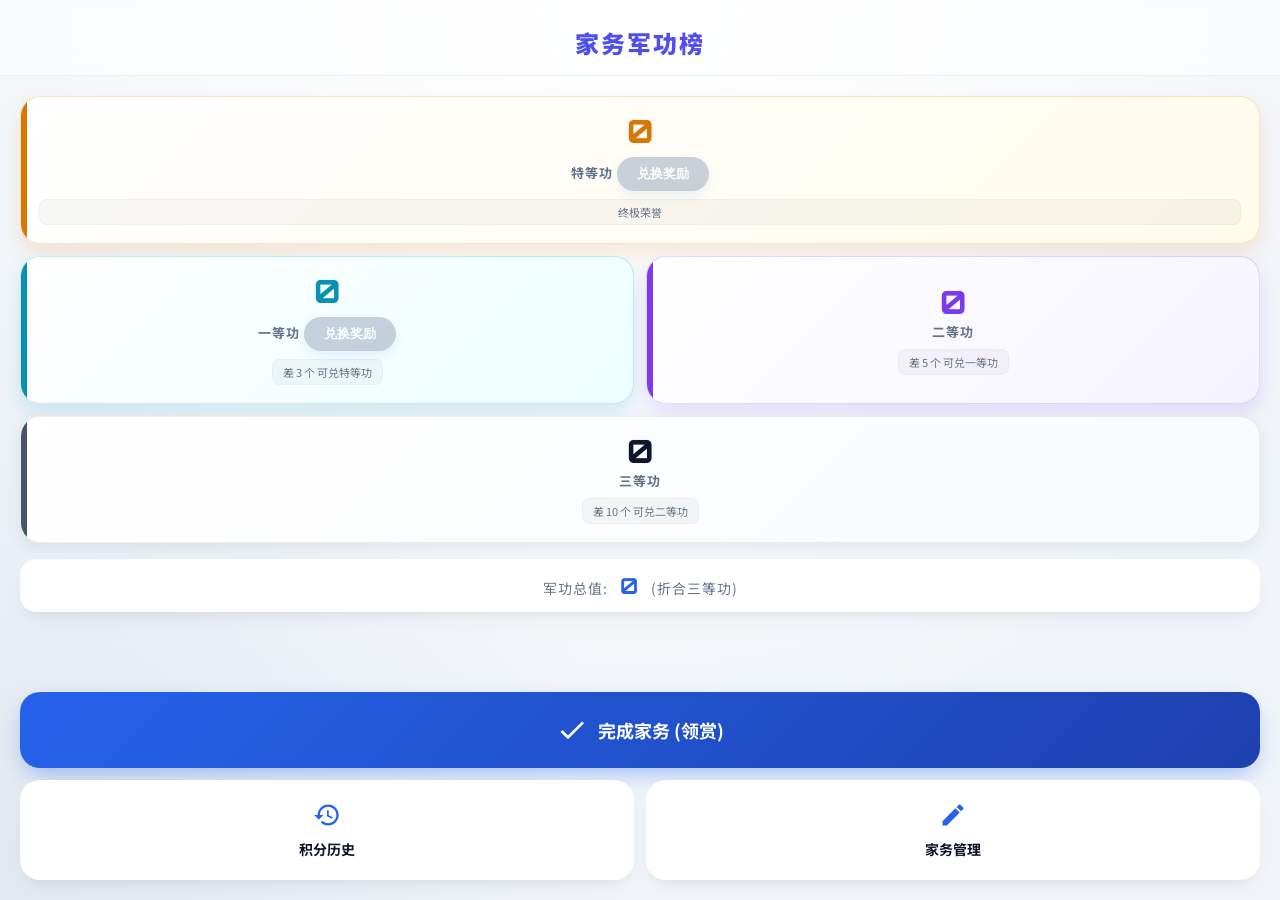
==== index.html @ ddf68e42 "1" ====
<!DOCTYPE html>
<html lang="zh-CN">

<head>
    <meta charset="UTF-8">
    <meta name="viewport"
        content="width=device-width, initial-scale=1.0, maximum-scale=1.0, user-scalable=no, viewport-fit=cover">
    <title>家务军功榜</title>
    <link rel="preconnect" href="https://fonts.googleapis.com">
    <link rel="preconnect" href="https://fonts.gstatic.com" crossorigin>
    <link
        href="https://fonts.googleapis.com/css2?family=Orbitron:wght@400;700;900&family=Noto+Sans+SC:wght@400;700;900&display=swap"
        rel="stylesheet">
    <style>
        :root {
            /* Premium Light Palette */
            --bg-color: #f1f5f9;
            --card-bg: rgba(255, 255, 255, 0.85);
            --card-border: rgba(255, 255, 255, 0.5);
            --card-shadow: 0 10px 25px -5px rgba(0, 0, 0, 0.05), 0 8px 10px -6px rgba(0, 0, 0, 0.05);
            --text-primary: #0f172a;
            --text-secondary: #64748b;
            --accent-color: #2563eb;
            --success-color: #059669;
            --danger-color: #dc2626;

            /* High-End Rank Colors */
            --rank-special: #d97706; /* Amber 600 */
            --rank-first: #0891b2;  /* Cyan 600 */
            --rank-second: #7c3aed; /* Violet 600 */
            --rank-third: #475569;  /* Slate 600 */

            --special-glow: 0 10px 20px rgba(217, 119, 6, 0.15);
            --first-glow: 0 10px 20px rgba(8, 145, 178, 0.15);
            --second-glow: 0 10px 20px rgba(124, 58, 237, 0.15);
            --third-glow: 0 5px 15px rgba(71, 85, 105, 0.1);
        }

        * {
            box-sizing: border-box;
            user-select: none;
            -webkit-tap-highlight-color: transparent;
        }

        body {
            margin: 0;
            padding: 0;
            font-family: 'Noto Sans SC', sans-serif;
            background-color: var(--bg-color);
            background-image: 
                radial-gradient(circle at 50% 0%, #ffffff 0%, transparent 70%),
                radial-gradient(circle at 0% 100%, #e2e8f0 0%, transparent 40%);
            color: var(--text-primary);
            height: 100vh;
            overflow: hidden;
            display: flex;
            flex-direction: column;
        }

        /* --- Header --- */
        header {
            padding: 25px 20px 15px;
            text-align: center;
            border-bottom: 1px solid rgba(0, 0, 0, 0.05);
            background: rgba(255, 255, 255, 0.5);
            backdrop-filter: blur(10px);
        }

        h1 {
            margin: 0;
            font-size: 24px;
            font-weight: 900;
            letter-spacing: 2px;
            background: linear-gradient(to right, #2563eb, #7c3aed);
            -webkit-background-clip: text;
            -webkit-text-fill-color: transparent;
            font-family: 'Orbitron', 'Noto Sans SC', sans-serif;
        }

        /* --- Dashboard --- */
        #dashboard {
            flex: 1;
            padding: 20px;
            overflow-y: auto;
            display: flex;
            flex-direction: column;
            gap: 16px;
        }

        .merit-summary {
            display: grid;
            grid-template-columns: 1fr 1fr;
            gap: 12px;
        }

        .merit-card {
            background: var(--card-bg);
            backdrop-filter: blur(20px);
            padding: 18px 8px;
            border-radius: 20px;
            display: flex;
            flex-direction: column;
            align-items: center;
            justify-content: center;
            text-align: center;
            position: relative;
            border: 1px solid var(--card-border);
            box-shadow: var(--card-shadow);
            transition: all 0.3s cubic-bezier(0.4, 0, 0.2, 1);
            overflow: hidden;
        }

        .merit-card::before {
            content: '';
            position: absolute;
            left: 0;
            top: 0;
            bottom: 0;
            width: 6px;
            border-radius: 6px 0 0 6px;
        }

        .merit-card.special {
            grid-column: span 2;
            box-shadow: var(--special-glow);
            border-color: rgba(217, 119, 6, 0.2);
            background: linear-gradient(135deg, #ffffff, #fffbeb);
        }

        .merit-card.special::before {
            background: var(--rank-special);
        }

        .merit-card.special .merit-count {
            color: var(--rank-special);
        }

        .merit-card.first {
            box-shadow: var(--first-glow);
            border-color: rgba(8, 145, 178, 0.2);
            background: linear-gradient(135deg, #ffffff, #ecfeff);
        }

        .merit-card.first::before {
            background: var(--rank-first);
        }

        .merit-card.first .merit-count {
            color: var(--rank-first);
        }

        .merit-footer {
            margin-top: 8px;
            display: flex;
            align-items: center;
            justify-content: center;
            gap: 12px;
            width: 100%;
            padding: 0 10px;
        }

        .merit-footer .next-level-progress {
            margin-top: 0;
            flex: 1;
        }

        .merit-footer .redeem-btn {
            margin-top: 0;
            white-space: nowrap;
            padding: 6px 12px;
            font-size: 11px;
            height: 32px;
            display: flex;
            align-items: center;
            justify-content: center;
        }

        .merit-card.second {
            box-shadow: var(--second-glow);
            border-color: rgba(124, 58, 237, 0.2);
            background: linear-gradient(135deg, #ffffff, #f5f3ff);
        }

        .merit-card.second::before {
            background: var(--rank-second);
        }

        .merit-card.second .merit-count {
            color: var(--rank-second);
        }

        .merit-card.third {
            grid-column: span 2;
            box-shadow: var(--third-glow);
            border-color: rgba(71, 85, 105, 0.1);
            background: linear-gradient(135deg, #ffffff, #f8fafc);
        }

        .merit-card.third::before {
            background: var(--rank-third);
        }

        .merit-card.third .merit-count {
            color: var(--text-primary);
        }

        .merit-count {
            font-size: 32px;
            font-weight: 800;
            line-height: 1;
            font-family: 'Orbitron', sans-serif;
            margin-bottom: 4px;
        }

        .merit-label {
            font-size: 13px;
            color: var(--text-secondary);
            font-weight: 700;
            letter-spacing: 1px;
        }

        .next-level-progress {
            margin-top: 8px;
            font-size: 11px;
            color: var(--text-secondary);
            background: rgba(0, 0, 0, 0.03);
            padding: 4px 10px;
            border-radius: 8px;
            border: 1px solid rgba(0, 0, 0, 0.03);
        }

        .total-banner {
            text-align: center;
            padding: 12px;
            border-radius: 16px;
            background: white;
            border: 1px solid var(--card-border);
            box-shadow: var(--card-shadow);
            font-size: 14px;
            color: var(--text-secondary);
            letter-spacing: 1px;
        }

        .total-banner strong {
            color: var(--accent-color);
            font-size: 22px;
            font-family: 'Orbitron', sans-serif;
            margin: 0 8px;
        }

        /* --- Actions Grid --- */
        .action-grid {
            display: grid;
            grid-template-columns: 1fr 1fr;
            gap: 12px;
            margin-top: auto;
            padding-top: 10px;
        }

        .action-btn {
            display: flex;
            flex-direction: column;
            align-items: center;
            justify-content: center;
            gap: 10px;
            background: white;
            border: 1px solid var(--card-border);
            padding: 20px 12px;
            border-radius: 20px;
            color: var(--text-primary);
            font-size: 14px;
            font-weight: 700;
            cursor: pointer;
            box-shadow: var(--card-shadow);
            transition: all 0.2s;
        }

        .action-btn svg {
            width: 28px;
            height: 28px;
            fill: var(--accent-color);
        }

        .action-btn:active {
            transform: scale(0.96);
            background: #f8fafc;
        }

        .action-btn.primary {
            background: linear-gradient(135deg, #2563eb 0%, #1e40af 100%);
            color: white;
            grid-column: span 2;
            flex-direction: row;
            padding: 22px;
            font-size: 18px;
            box-shadow: 0 10px 25px -5px rgba(37, 99, 235, 0.4);
            border: none;
        }

        .action-btn.primary svg {
            fill: white;
            width: 32px;
            height: 32px;
        }

        /* --- Modals --- */
        .modal {
            position: fixed;
            top: 0;
            left: 0;
            width: 100%;
            height: 100%;
            background: #f8fafc;
            z-index: 100;
            display: flex;
            flex-direction: column;
            transform: translateY(100%);
            transition: transform 0.4s cubic-bezier(0.16, 1, 0.3, 1);
        }

        .modal.active {
            transform: translateY(0);
        }

        .modal-header {
            display: flex;
            justify-content: space-between;
            align-items: center;
            padding: 20px;
            border-bottom: 1px solid rgba(0, 0, 0, 0.05);
            background: white;
        }

        .modal-title {
            font-size: 20px;
            font-weight: 800;
            font-family: 'Orbitron', sans-serif;
            color: var(--accent-color);
        }

        .close-btn {
            background: #f1f5f9;
            border: none;
            color: var(--text-secondary);
            width: 40px;
            height: 40px;
            border-radius: 12px;
            display: flex;
            align-items: center;
            justify-content: center;
            font-size: 28px;
            cursor: pointer;
        }

        .modal-content {
            flex: 1;
            overflow-y: auto;
            padding: 20px;
        }

        /* List Items */
        .list-item {
            background: white;
            margin-bottom: 12px;
            padding: 18px;
            border-radius: 16px;
            display: flex;
            justify-content: space-between;
            align-items: center;
            border: 1px solid #e2e8f0;
            box-shadow: 0 2px 10px rgba(0, 0, 0, 0.02);
            animation: slideIn 0.3s ease;
            transition: all 0.2s ease;
        }

        .list-item:active {
            transform: scale(0.98);
            background: #f8fafc;
        }

        @keyframes slideIn {
            from { opacity: 0; transform: translateY(10px); }
            to { opacity: 1; transform: translateY(0); }
        }

        .item-name {
            font-size: 16px;
            font-weight: 700;
            color: var(--text-primary);
        }

        .item-reward {
            font-size: 15px;
            color: var(--success-color);
            font-weight: 800;
            font-family: 'Orbitron', sans-serif;
        }

        .item-reward.negative {
            color: var(--danger-color);
        }

        .item-time {
            font-size: 12px;
            color: var(--text-secondary);
            margin-top: 4px;
        }

        .btn-icon {
            width: 48px;
            height: 48px;
            border-radius: 14px;
            background: #f1f5f9;
            border: none;
            display: flex;
            align-items: center;
            justify-content: center;
            cursor: pointer;
            transition: all 0.2s;
            font-size: 20px;
        }

        .btn-icon.edit { color: var(--accent-color); margin-right: 8px; font-size: 20px; }
        .btn-icon.delete { color: var(--danger-color); font-size: 24px; }

        .redeem-btn {
            margin-top: 6px;
            padding: 8px 20px;
            background: var(--accent-color);
            color: white;
            border: none;
            border-radius: 20px;
            font-size: 13px;
            font-weight: 700;
            cursor: pointer;
            transition: all 0.2s;
            box-shadow: 0 4px 12px rgba(37, 99, 235, 0.2);
        }

        .redeem-btn:active {
            transform: scale(0.95);
            opacity: 0.9;
        }

        /* Forms */
        .add-task-form {
            background: white;
            padding: 20px;
            border-radius: 20px;
            margin-bottom: 24px;
            border: 1px solid var(--card-border);
            box-shadow: var(--card-shadow);
        }

        .form-label {
            display: block;
            font-size: 12px;
            color: var(--text-secondary);
            margin-bottom: 8px;
            font-weight: 700;
            text-transform: uppercase;
        }

        .form-input {
            width: 100%;
            background: #f8fafc;
            border: 1px solid #e2e8f0;
            padding: 14px;
            border-radius: 12px;
            font-size: 16px;
            color: var(--text-primary);
            margin-bottom: 16px;
            font-family: inherit;
        }

        .form-input:focus {
            outline: none;
            border-color: var(--accent-color);
            background: white;
        }

        .counter-input {
            display: flex;
            align-items: center;
            justify-content: space-between;
            gap: 15px;
            margin-bottom: 25px;
        }

        .counter-btn {
            width: 54px;
            height: 54px;
            border-radius: 15px;
            background: #f1f5f9;
            border: none;
            font-size: 28px;
            color: var(--text-primary);
            cursor: pointer;
        }

        .counter-value {
            font-size: 32px;
            font-weight: 800;
            font-family: 'Orbitron', sans-serif;
            color: var(--accent-color);
        }

        /* Toast */
        .toast {
            position: fixed;
            top: 20%;
            left: 50%;
            transform: translate(-50%, -100%) scale(0.9);
            background: white;
            color: var(--text-primary);
            padding: 20px 35px;
            border-radius: 25px;
            font-weight: 800;
            font-size: 18px;
            z-index: 2000;
            opacity: 0;
            pointer-events: none;
            transition: all 0.4s cubic-bezier(0.175, 0.885, 0.32, 1.275);
            box-shadow: 0 20px 50px rgba(0, 0, 0, 0.2);
            text-align: center;
            border: 2px solid var(--accent-color);
        }

        .toast.show {
            opacity: 1;
            transform: translate(-50%, 0) scale(1);
        }

        .io-toolbar {
            display: flex;
            gap: 10px;
            margin-bottom: 20px;
        }

        .io-btn {
            font-size: 12px;
            padding: 12px;
            flex: 1;
            background: white;
            border: 1px solid #e2e8f0;
            border-radius: 10px;
            color: var(--text-secondary);
            font-weight: 700;
        }

        .btn-primary-main {
            background: var(--accent-color);
            color: white;
            border: none;
            padding: 18px;
            border-radius: 15px;
            font-weight: 800;
            font-size: 16px;
            flex: 1;
            cursor: pointer;
            font-family: 'Orbitron', sans-serif;
        }
    </style>
</head>

<body>

    <header>
        <h1>家务军功榜</h1>
    </header>

    <div id="dashboard">
        <!-- Merit Cards - No Icons, just High-Tech Colors -->
        <div class="merit-summary">
            <!-- Special Merit -->
            <div class="merit-card special">
                <div class="merit-count" id="count-special">0</div>
                <div class="merit-label">
                    特等功
                    <button class="redeem-btn" onclick="openRedeem('special')">兑换奖励</button>
                </div>
                <div class="merit-footer">
                    <div class="next-level-progress">终极荣誉</div>
                    
                </div>
            </div>

            <!-- First Class -->
            <div class="merit-card first">
                <div class="merit-count" id="count-first">0</div>
                <div class="merit-label">   
                    一等功
                    <button class="redeem-btn" onclick="openRedeem('first')">兑换奖励</button>
                </div>

                    <div class="next-level-progress" id="progress-first">差3 个一等功 可兑换 特等功</div>
                    

            </div>

            <!-- Second Class -->
            <div class="merit-card second">
                <div class="merit-count" id="count-second">0</div>
                <div class="merit-label">二等功</div>
                <div class="next-level-progress" id="progress-second">差5 个二等功 可兑换 一等功</div>
            </div>

            <!-- Third Class -->
            <div class="merit-card third">
                <div class="merit-count" id="count-third">0</div>
                <div class="merit-label">三等功</div>
                <div class="next-level-progress" id="progress-third">差10 个三等功 可兑换 二等功</div>
            </div>
        </div>

        <div class="total-banner">
            军功总值: <strong id="total-merits">0</strong> (折合三等功)
        </div>

        <!-- Action Grid -->
        <div class="action-grid">
            <div class="action-btn primary" onclick="showModal('completeTaskModal')">
                <svg viewBox="0 0 24 24">
                    <path d="M9 16.17L4.83 12l-1.42 1.41L9 19 21 7l-1.41-1.41z" />
                </svg>
                <span>完成家务 (领赏)</span>
            </div>

            <div class="action-btn" onclick="showModal('historyModal')">
                <svg viewBox="0 0 24 24">
                    <path
                        d="M13 3c-4.97 0-9 4.03-9 9H1l3.89 3.89.07.14L9 12H6c0-3.87 3.13-7 7-7s7 3.13 7 7-3.13 7-7 7c-1.93 0-3.68-.79-4.94-2.06l-1.42 1.42C8.27 19.99 10.51 21 13 21c4.97 0 9-4.03 9-9s-4.03-9-9-9zm-1 5v5l4.28 2.14.72-1.21-3.5-1.75V8H12z" />
                </svg>
                <span>积分历史</span>
            </div>

            <div class="action-btn" onclick="showModal('manageModal')">
                <svg viewBox="0 0 24 24">
                    <path
                        d="M3 17.25V21h3.75L17.81 9.94l-3.75-3.75L3 17.25zM20.71 7.04c.39-.39.39-1.02 0-1.41l-2.34-2.34c-.39-.39-1.02-.39-1.41 0l-1.83 1.83 3.75 3.75 1.83-1.83z" />
                </svg>
                <span>家务管理</span>
            </div>
        </div>
    </div>

    <!-- Modals -->

    <!-- Complete Task Modal -->
    <div id="completeTaskModal" class="modal">
        <div class="modal-header">
            <h2 class="modal-title">选择已完成任务</h2>
            <button class="close-btn" onclick="closeModal('completeTaskModal')">&times;</button>
        </div>
        <div class="modal-content" id="taskList"></div>
    </div>

    <!-- History Modal -->
    <div id="historyModal" class="modal">
        <div class="modal-header">
            <h2 class="modal-title">历史记录</h2>
            <button class="close-btn" onclick="closeModal('historyModal')">&times;</button>
        </div>
        <div class="modal-content">
            <div class="io-toolbar">
                <button class="io-btn" onclick="exportHistory()">导出记录</button>
                <button class="io-btn" onclick="triggerImport('history')">导入记录</button>
            </div>
            <div id="historyList"></div>
            <div style="padding: 20px 0; text-align: center;">
                <button class="io-btn" style="color:var(--danger-color); width: 100%; border-color: rgba(220, 38, 38, 0.2); background: rgba(220, 38, 38, 0.05);" onclick="clearAllHistory()">一键删除所有历史记录</button>
            </div>
        </div>
    </div>

    <!-- Manage Tasks Modal -->
    <div id="manageModal" class="modal">
        <div class="modal-header">
            <h2 class="modal-title">家务管理</h2>
            <button class="close-btn" onclick="closeModal('manageModal')">&times;</button>
        </div>

        <div class="modal-content">
            <div class="io-toolbar">
                <button class="io-btn" onclick="exportTasks()">导出配置</button>
                <button class="io-btn" onclick="triggerImport('tasks')">导入配置</button>
            </div>

            <div class="add-task-form">
                <label class="form-label" id="form-title">添加新家务</label>
                <input type="text" id="newTaskName" class="form-input" placeholder="输入家务名称">

                <label class="form-label">奖励数量 (三等功)</label>
                <div class="counter-input">
                    <button class="counter-btn" onclick="adjustReward(-1)">-</button>
                    <span class="counter-value" id="newTaskReward">2</span>
                    <button class="counter-btn" onclick="adjustReward(1)">+</button>
                </div>

                <div style="display: flex; gap: 10px;">
                    <button class="btn-primary-main" id="saveTaskBtn" onclick="saveNewOrEditedTask()">保存设置</button>
                    <button class="io-btn" style="flex:0.5" onclick="resetTaskForm()">取消</button>
                </div>
            </div>

            <div id="manageTaskList"></div>
        </div>
    </div>

    <input type="file" id="importInput" style="display: none" accept=".json">

    <!-- Redeem Modal -->
    <div id="redeemModal" class="modal">
        <div class="modal-header">
            <h2 class="modal-title">兑换军功奖励</h2>
            <button class="close-btn" onclick="closeModal('redeemModal')">&times;</button>
        </div>
        <div class="modal-content">
            <div class="add-task-form">
                <p id="redeemInfo" style="margin-bottom: 20px; color: var(--text-secondary); font-size: 15px; font-weight: 700; text-align: center;"></p>
                <label class="form-label">想要兑换的内容</label>
                <input type="text" id="redeemContent" class="form-input" placeholder="例如：大餐一顿、新游戏、休息一天...">
                
                <button class="btn-primary-main" style="width: 100%;" onclick="confirmRedeem()">确定兑换</button>
            </div>
        </div>
    </div>
    <div id="toast" class="toast">太棒了！继续加油！</div>

    <script>
        const CONVERSION_RATES = { special: 150, first: 50, second: 10, third: 1 };
        const DEFAULT_TASKS = [
            { id: 't1', name: '铲屎', reward: 2 }, { id: 't2', name: '倒垃圾', reward: 2 },
            { id: 't3', name: '梳毛', reward: 1 }, { id: 't4', name: '晾衣服', reward: 2 },
            { id: 't5', name: '收衣服', reward: 1 }, { id: 't6', name: '做饭', reward: 2 },
            { id: 't7', name: '洗碗', reward: 2 }, { id: 't8', name: '电动车充电', reward: 2 },
            { id: 't9', name: '扫地', reward: 2 }, { id: 't10', name: '洗厕所', reward: 3 },
            { id: 't11', name: '喂药', reward: 1 }, { id: 't12', name: '训猫', reward: 1 },
            { id: 't13', name: '收拾整理', reward: 2 }, { id: 't14', name: '拿快递', reward: 1 }
        ];

        let state = { tasks: [], history: [], editingId: null };

        function init() {
            // 尝试加载当前版本的存储数据
            let currentTasks = localStorage.getItem('housework_tasks');
            let currentHistory = localStorage.getItem('housework_history');

            if (currentTasks) {
                state.tasks = JSON.parse(currentTasks);
            }
            if (currentHistory) {
                state.history = JSON.parse(currentHistory);
            }

            // 如果当前数据为空，尝试从 index.html (v2版本) 迁移数据
            if ((!state.tasks || state.tasks.length === 0) || (!state.history || state.history.length === 0)) {
                const legacyV2 = localStorage.getItem('houseworkApp_v2');
                if (legacyV2) {
                    try {
                        const parsed = JSON.parse(legacyV2);
                        if ((!state.tasks || state.tasks.length === 0) && parsed.tasks) {
                            state.tasks = parsed.tasks;
                        }
                        if ((!state.history || state.history.length === 0) && parsed.history) {
                            // 转换历史记录格式以保持兼容
                            state.history = parsed.history.map(item => ({
                                id: item.id || Date.now().toString() + Math.random(),
                                name: item.taskName || item.name,
                                reward: item.rewardAmount || item.reward,
                                timestamp: item.timestamp || Date.now()
                            }));
                        }
                    } catch (e) {
                        console.warn('Migration from houseworkApp_v2 failed:', e);
                    }
                }
            }

            // 兜底默认任务
            if (!state.tasks || state.tasks.length === 0) {
                state.tasks = [...DEFAULT_TASKS];
            }
            if (!state.history) {
                state.history = [];
            }

            updateStorage();
            renderDashboard();
        }

        function updateStorage() {
            localStorage.setItem('housework_tasks', JSON.stringify(state.tasks));
            localStorage.setItem('housework_history', JSON.stringify(state.history));
            renderDashboard();
        }

        function calculateRanks() {
            let total = state.history.reduce((sum, item) => sum + item.reward, 0);
            let remaining = total;
            const special = Math.floor(remaining / 150); remaining %= 150;
            const first = Math.floor(remaining / 50); remaining %= 50;
            const second = Math.floor(remaining / 10); remaining %= 10;
            const third = remaining;
            return { special, first, second, third, total };
        }

        function renderDashboard() {
            const ranks = calculateRanks();
            document.getElementById('total-merits').textContent = ranks.total;
            document.getElementById('count-special').textContent = ranks.special;
            document.getElementById('count-first').textContent = ranks.first;
            document.getElementById('count-second').textContent = ranks.second;
            document.getElementById('count-third').textContent = ranks.third;

            document.getElementById('progress-first').textContent = `差 ${3 - ranks.first} 个 可兑特等功`;
            document.getElementById('progress-second').textContent = `差 ${5 - ranks.second} 个 可兑一等功`;
            document.getElementById('progress-third').textContent = `差 ${10 - ranks.third} 个 可兑二等功`;

            // 动态控制兑换按钮：始终显示，通过禁用状态体现不可点击
            document.querySelectorAll('.redeem-btn').forEach(btn => {
                const rank = btn.getAttribute('onclick').includes('special') ? 'special' : 'first';
                const count = ranks[rank];
                if (count > 0) {
                    btn.disabled = false;
                    btn.style.opacity = '1';
                    btn.style.cursor = 'pointer';
                    btn.style.background = 'var(--accent-color)';
                } else {
                    btn.disabled = true;
                    btn.style.opacity = '0.5';
                    btn.style.cursor = 'not-allowed';
                    btn.style.background = '#94a3b8';
                }
            });
        }

        function renderTaskList() {
            document.getElementById('taskList').innerHTML = state.tasks.map(task => `
                <div class="list-item" onclick="completeTask('${task.id}')">
                    <div class="item-name">${task.name}</div>
                    <div class="item-reward">+${task.reward}</div>
                </div>
            `).join('');
        }

        function renderHistory() {
            document.getElementById('historyList').innerHTML = [...state.history].reverse().map((item, idx) => {
                const date = new Date(item.timestamp);
                const timeStr = `${date.getMonth() + 1}/${date.getDate()} ${date.getHours().toString().padStart(2, '0')}:${date.getMinutes().toString().padStart(2, '0')}`;
                const isNegative = item.reward < 0;
                return `
                    <div class="list-item">
                        <div>
                            <div class="item-name">${isNegative ? '<span style="color:var(--danger-color);font-weight:900">[兑换] </span>' : ''}${item.name}</div>
                            <div class="item-time">${timeStr}</div>
                        </div>
                        <div style="display:flex; align-items:center; gap:10px;">
                            <div class="item-reward ${isNegative ? 'negative' : ''}">${isNegative ? '' : '+'}${item.reward}</div>
                            <button class="btn-icon delete" onclick="deleteHistory(${state.history.length - 1 - idx})">
                                <svg viewBox="0 0 24 24" width="24" height="24" fill="currentColor"><path d="M19 6.41L17.59 5 12 10.59 6.41 5 5 6.41 10.59 12 5 17.59 6.41 19 12 13.41 17.59 19 19 17.59 13.41 12z"/></svg>
                            </button>
                        </div>
                    </div>
                `;
            }).join('');
        }

        function renderManageList() {
            document.getElementById('manageTaskList').innerHTML = state.tasks.map((task, idx) => `
                <div class="list-item">
                    <div><div class="item-name">${task.name}</div><div style="font-size:12px;color:var(--success-color)">${task.reward} 个三等功</div></div>
                    <div style="display:flex;">
                        <button class="btn-icon edit" onclick="editTask('${task.id}')">
                            <svg viewBox="0 0 24 24" width="24" height="24" fill="currentColor"><path d="M3 17.25V21h3.75L17.81 9.94l-3.75-3.75L3 17.25zM20.71 7.04c.39-.39.39-1.02 0-1.41l-2.34-2.34c-.39-.39-1.02-.39-1.41 0l-1.83 1.83 3.75 3.75 1.83-1.83z"/></svg>
                        </button>
                        <button class="btn-icon delete" onclick="deleteTask(${idx})">
                            <svg viewBox="0 0 24 24" width="24" height="24" fill="currentColor"><path d="M6 19c0 1.1.9 2 2 2h8c1.1 0 2-.9 2-2V7H6v12zM19 4h-3.5l-1-1h-5l-1 1H5v2h14V4z"/></svg>
                        </button>
                    </div>
                </div>
            `).join('');
        }

        function completeTask(taskId) {
            const task = state.tasks.find(t => t.id === taskId);
            state.history.push({ id: Date.now().toString(), name: task.name, reward: task.reward, timestamp: Date.now() });
            updateStorage();
            closeModal('completeTaskModal');
            showToast();
        }

        function showToast(msg) {
            const praises = [
                '辛苦了那位猪猪宝，快去抱抱TA！',
                '去给辛苦的猪猪倒杯水吧',
                '快去真诚地感谢TA的付出',
                'TA太能干了，奖励一个大么么',
                '辛苦啦！给辛苦的猪猪捏捏肩膀',
                '快去夸夸TA是家务全能冠军',
                '有TA在真好，快去贴贴鼓励一下',
                '猪猪宝辛苦了，你是最棒的！',
                '快去捕捉这只勤劳的小蜜蜂',
                '给家里的小太阳一个熊抱吧',
                '辛苦劳动的TA，值得一个大奖章',
                '发现一个超级英雄，快去致敬',
                '快跟TA说：有你真的太幸福啦',
                '快去给勤劳的TA揉揉腰',
                '今天的家务勋章必须颁给TA！',
                'TA默默付出了这么多，快去表扬',
                '又是被照顾的一天，快去撒个娇',
                '辛苦啦，快给TA准备个小惊喜',
                'TA是家里的定海神针，没TA真不行！',
                '那位猪猪真是家里的顶梁柱！',
                '快去给辛苦的猪猪切个水果盘',
                '家里的整洁全靠TA，快去点个赞',
                'TA干活的样子真帅，快去偷亲一口',
                '快去给TA一个充满爱意的摸摸头',
                '家里有你真温馨，辛苦我的宝了',
                '快去告诉TA，你是我的超级骄傲',
                '快带勤劳的猪猪去休息休息',
                'TA是家里的清洁小能手，比心！',
                '快去给忙碌的TA递个热毛巾',
                '有TA动手，家里瞬间焕然一新，厉害！',
                '辛苦了，快去给TA一个大大的充电抱抱',
                'TA是家里的劳模，快去领赏啦',
                '快去跟TA说，辛苦了我的大功臣',
                '家务活辛苦啦，你是最可爱的人',
                '快去奖励辛苦的TA一个甜蜜的吻',
                'TA是家里的魔法师，把家里变这么干净！',
                '辛苦TA啦，快去帮TA分担一下剩下的事',
                '有TA在的每一天，家里都闪闪发光'
            ];
            const toast = document.getElementById('toast');
            toast.textContent = msg || praises[Math.floor(Math.random() * praises.length)];
            toast.classList.add('show');
            setTimeout(() => {
                toast.classList.remove('show');
            }, 1500); 
        }

        function deleteHistory(idx) { if (confirm('确定删除记录？')) { state.history.splice(idx, 1); updateStorage(); renderHistory(); } }
        function clearAllHistory() { if (confirm('确定要清空所有历史记录吗？此操作不可撤销！')) { state.history = []; updateStorage(); renderHistory(); } }
        function deleteTask(idx) { if (confirm('确定删除配置？')) { state.tasks.splice(idx, 1); updateStorage(); renderManageList(); } }

        function editTask(id) {
            const task = state.tasks.find(t => t.id === id);
            state.editingId = id;
            document.getElementById('newTaskName').value = task.name;
            document.getElementById('newTaskReward').textContent = task.reward;
            document.getElementById('saveTaskBtn').textContent = '更新任务';
            document.getElementById('form-title').textContent = '修改家务';
        }

        function saveNewOrEditedTask() {
            const name = document.getElementById('newTaskName').value.trim();
            const reward = parseInt(document.getElementById('newTaskReward').textContent);
            if (!name) return;
            if (state.editingId) {
                const task = state.tasks.find(t => t.id === state.editingId);
                task.name = name; task.reward = reward;
                state.editingId = null;
            } else { state.tasks.push({ id: Date.now().toString(), name, reward }); }
            updateStorage(); resetTaskForm(); renderManageList();
        }

        function resetTaskForm() {
            state.editingId = null;
            document.getElementById('newTaskName').value = '';
            document.getElementById('newTaskReward').textContent = '2';
            document.getElementById('saveTaskBtn').textContent = '保存设置';
            document.getElementById('form-title').textContent = '添加新家务';
        }

        function adjustReward(delta) {
            const el = document.getElementById('newTaskReward');
            el.textContent = Math.max(1, parseInt(el.textContent) + delta);
        }

        function showModal(id) {
            if (id === 'completeTaskModal') renderTaskList();
            if (id === 'historyModal') renderHistory();
            if (id === 'manageModal') renderManageList();
            document.getElementById(id).classList.add('active');
        }

        function closeModal(id) { document.getElementById(id).classList.remove('active'); }

        function exportHistory() {
            const blob = new Blob([JSON.stringify(state.history, null, 2)], { type: 'application/json' });
            const url = URL.createObjectURL(blob);
            const a = document.createElement('a'); a.href = url; a.download = `历史记录.json`; a.click();
            URL.revokeObjectURL(url);
        }

        function exportTasks() {
            const blob = new Blob([JSON.stringify(state.tasks, null, 2)], { type: 'application/json' });
            const url = URL.createObjectURL(blob);
            const a = document.createElement('a'); a.href = url; a.download = `家务配置.json`; a.click();
            URL.revokeObjectURL(url);
        }

        let currentImportType = '';
        function triggerImport(type) { currentImportType = type; document.getElementById('importInput').click(); }

        document.getElementById('importInput').onchange = function (e) {
            const reader = new FileReader();
            reader.onload = function (e) {
                try {
                    const data = JSON.parse(e.target.result);
                    if (currentImportType === 'history') {
                        // 去重：基于 id
                        const existingIds = new Set(state.history.map(item => item.id));
                        const newItems = data.filter(item => !existingIds.has(item.id));
                        state.history = [...state.history, ...newItems];
                        updateStorage();
                        renderHistory();
                    } else {
                        // 去重：基于任务名称或 id（如果存在）
                        const existingMap = new Map();
                        state.tasks.forEach(t => existingMap.set(t.name, t));
                        data.forEach(t => {
                            if (!existingMap.has(t.name)) {
                                state.tasks.push(t);
                                existingMap.set(t.name, t);
                            }
                        });
                        updateStorage();
                        renderManageList();
                    }
                    showToast('同步并去重完成');
                } catch (err) { alert('文件格式有误'); }
                e.target.value = ''; // 清除选择，以便下次触发
            };
            reader.readAsText(e.target.files[0]);
        };

        let redeemRank = null;
        function openRedeem(rank) {
            const ranks = calculateRanks();
            if (ranks[rank] <= 0) return alert('当前没有可用的' + (rank === 'special' ? '特等功' : '一等功'));
            redeemRank = rank;
            document.getElementById('redeemInfo').textContent = `消耗 1 个${rank === 'special' ? '特等功' : '一等功'}进行兑换`;
            document.getElementById('redeemContent').value = '';
            showModal('redeemModal');
        }

        function confirmRedeem() {
            const content = document.getElementById('redeemContent').value.trim();
            if (!content) return alert('请输入兑换奖励的内容');
            const cost = redeemRank === 'special' ? 150 : 50;
            state.history.push({
                id: Date.now().toString(),
                name: content,
                reward: -cost,
                timestamp: Date.now()
            });
            updateStorage();
            closeModal('redeemModal');
            showToast('兑换成功！已从军功中扣除');
        }

        window.onload = init;
    </script>
</body>

</html>
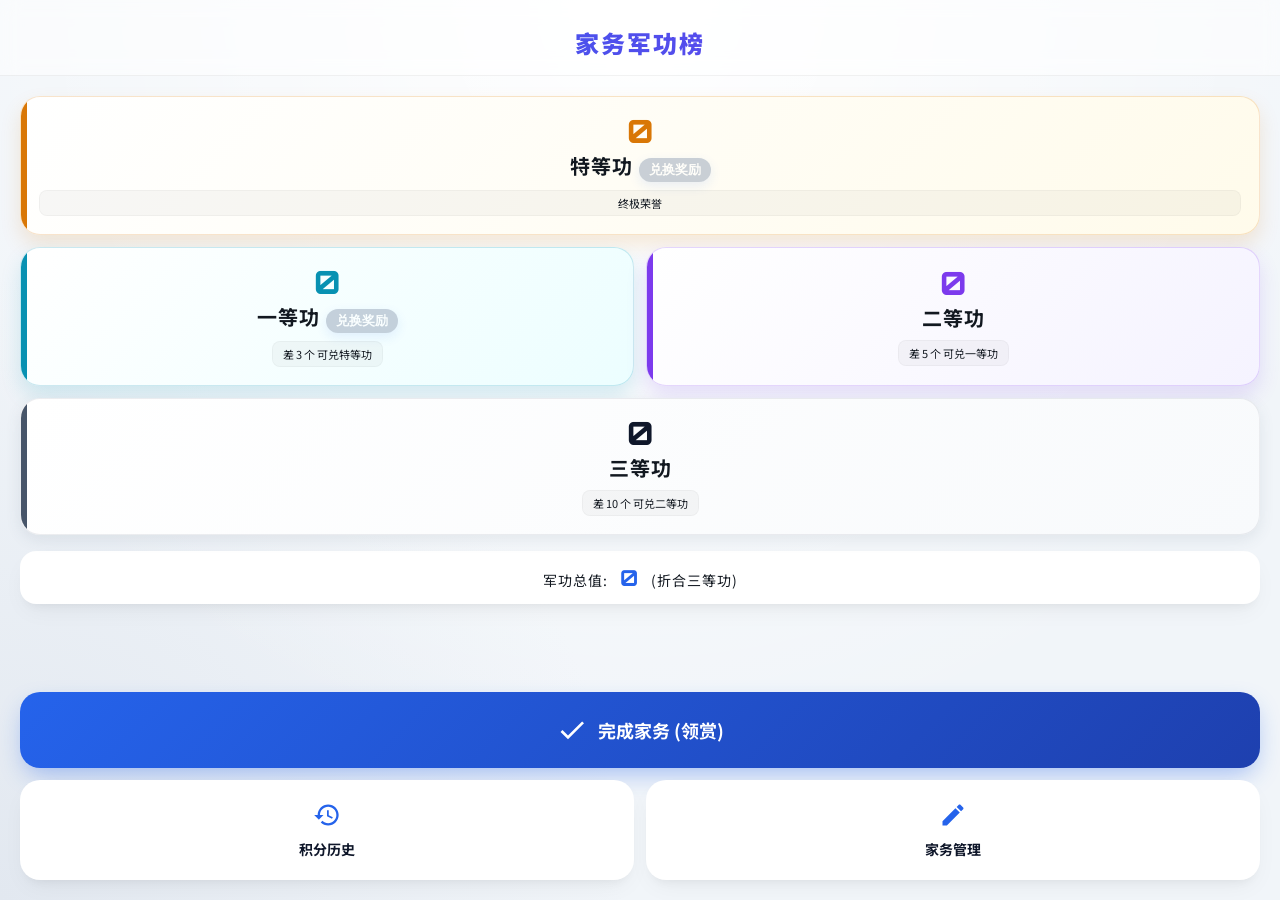
==== commit 43e1cbe9: "样式: 调整了文本次要颜色、功绩标签字体大小和兑换按钮样式。" ====
--- a/index.html
+++ b/index.html
@@ -19,7 +19,7 @@
             --card-border: rgba(255, 255, 255, 0.5);
             --card-shadow: 0 10px 25px -5px rgba(0, 0, 0, 0.05), 0 8px 10px -6px rgba(0, 0, 0, 0.05);
             --text-primary: #0f172a;
-            --text-secondary: #64748b;
+            --text-secondary: #121820;
             --accent-color: #2563eb;
             --success-color: #059669;
             --danger-color: #dc2626;
@@ -213,7 +213,7 @@
         }
 
         .merit-label {
-            font-size: 13px;
+            font-size: 20px;
             color: var(--text-secondary);
             font-weight: 700;
             letter-spacing: 1px;
@@ -425,11 +425,11 @@
 
         .redeem-btn {
             margin-top: 6px;
-            padding: 8px 20px;
+            padding: 3px 10px;
             background: var(--accent-color);
             color: white;
             border: none;
-            border-radius: 20px;
+            border-radius: 12px;
             font-size: 13px;
             font-weight: 700;
             cursor: pointer;
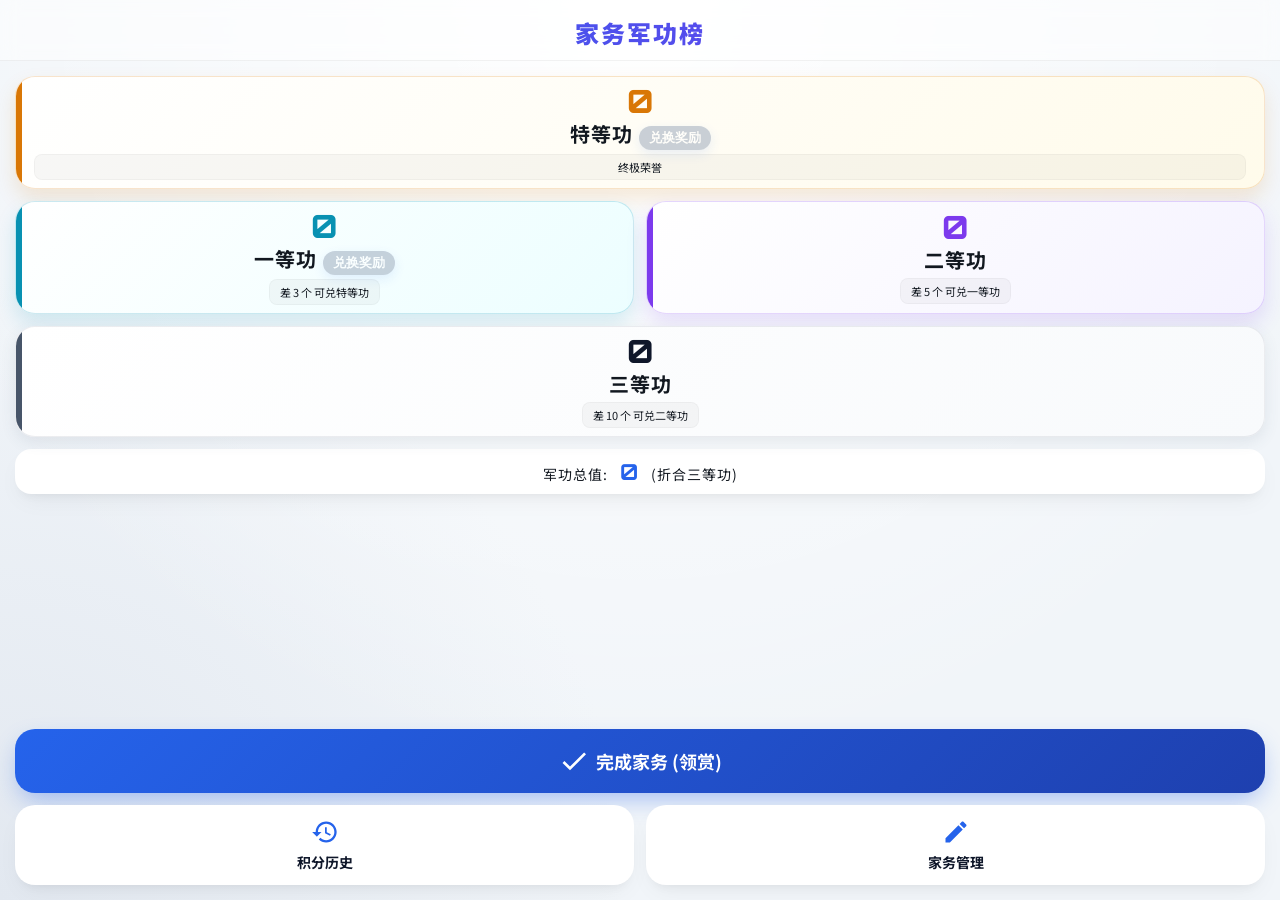
==== commit bec3fd53: "Add files via upload" ====
--- a/index.html
+++ b/index.html
@@ -59,7 +59,7 @@
 
         /* --- Header --- */
         header {
-            padding: 25px 20px 15px;
+            padding: 15px 20px 10px;
             text-align: center;
             border-bottom: 1px solid rgba(0, 0, 0, 0.05);
             background: rgba(255, 255, 255, 0.5);
@@ -80,11 +80,11 @@
         /* --- Dashboard --- */
         #dashboard {
             flex: 1;
-            padding: 20px;
+            padding: 15px;
             overflow-y: auto;
             display: flex;
             flex-direction: column;
-            gap: 16px;
+            gap: 12px;
         }
 
         .merit-summary {
@@ -96,7 +96,7 @@
         .merit-card {
             background: var(--card-bg);
             backdrop-filter: blur(20px);
-            padding: 18px 8px;
+            padding: 8px;
             border-radius: 20px;
             display: flex;
             flex-direction: column;
@@ -150,7 +150,7 @@
         }
 
         .merit-footer {
-            margin-top: 8px;
+            margin-top: 4px;
             display: flex;
             align-items: center;
             justify-content: center;
@@ -209,7 +209,7 @@
             font-weight: 800;
             line-height: 1;
             font-family: 'Orbitron', sans-serif;
-            margin-bottom: 4px;
+            margin-bottom: 2px;
         }
 
         .merit-label {
@@ -220,7 +220,7 @@
         }
 
         .next-level-progress {
-            margin-top: 8px;
+            margin-top: 4px;
             font-size: 11px;
             color: var(--text-secondary);
             background: rgba(0, 0, 0, 0.03);
@@ -231,7 +231,7 @@
 
         .total-banner {
             text-align: center;
-            padding: 12px;
+            padding: 8px 12px;
             border-radius: 16px;
             background: white;
             border: 1px solid var(--card-border);
@@ -262,10 +262,10 @@
             flex-direction: column;
             align-items: center;
             justify-content: center;
-            gap: 10px;
+            gap: 6px;
             background: white;
             border: 1px solid var(--card-border);
-            padding: 20px 12px;
+            padding: 12px;
             border-radius: 20px;
             color: var(--text-primary);
             font-size: 14px;
@@ -291,7 +291,7 @@
             color: white;
             grid-column: span 2;
             flex-direction: row;
-            padding: 22px;
+            padding: 16px;
             font-size: 18px;
             box-shadow: 0 10px 25px -5px rgba(37, 99, 235, 0.4);
             border: none;
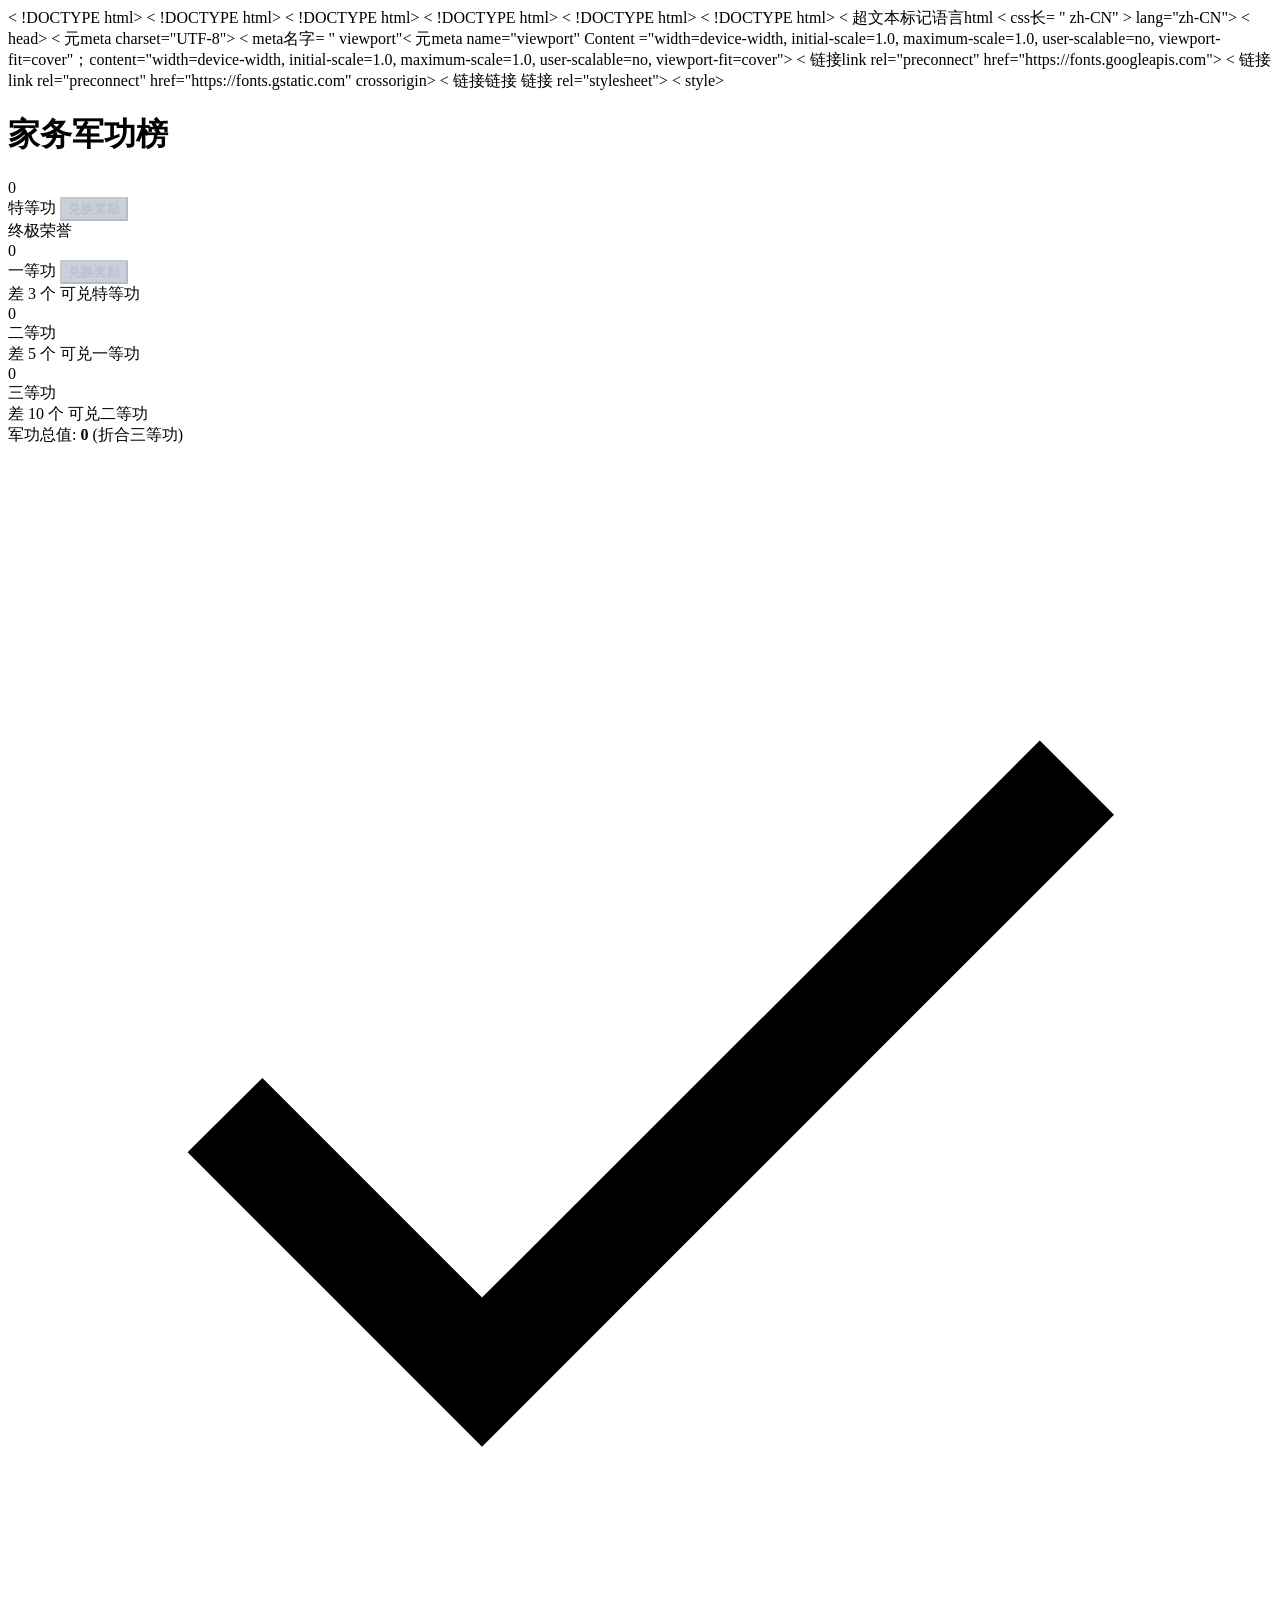
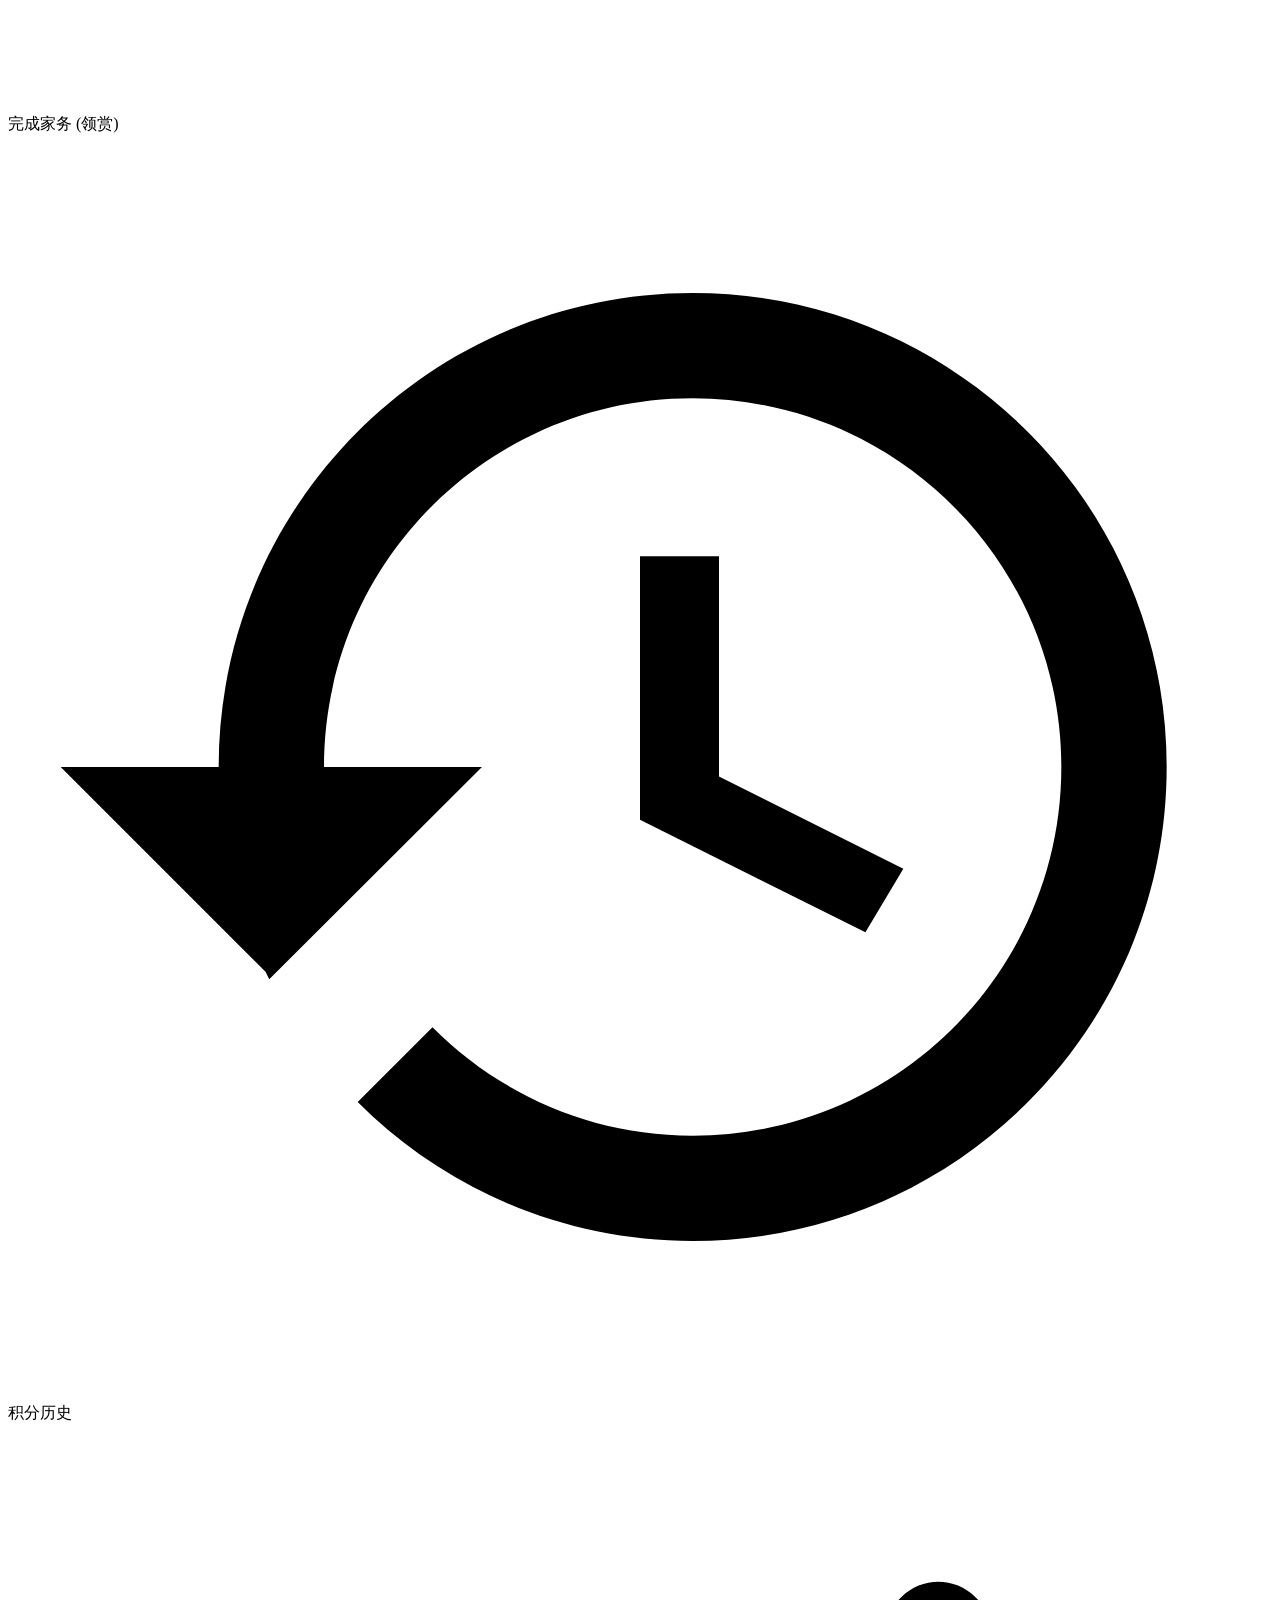
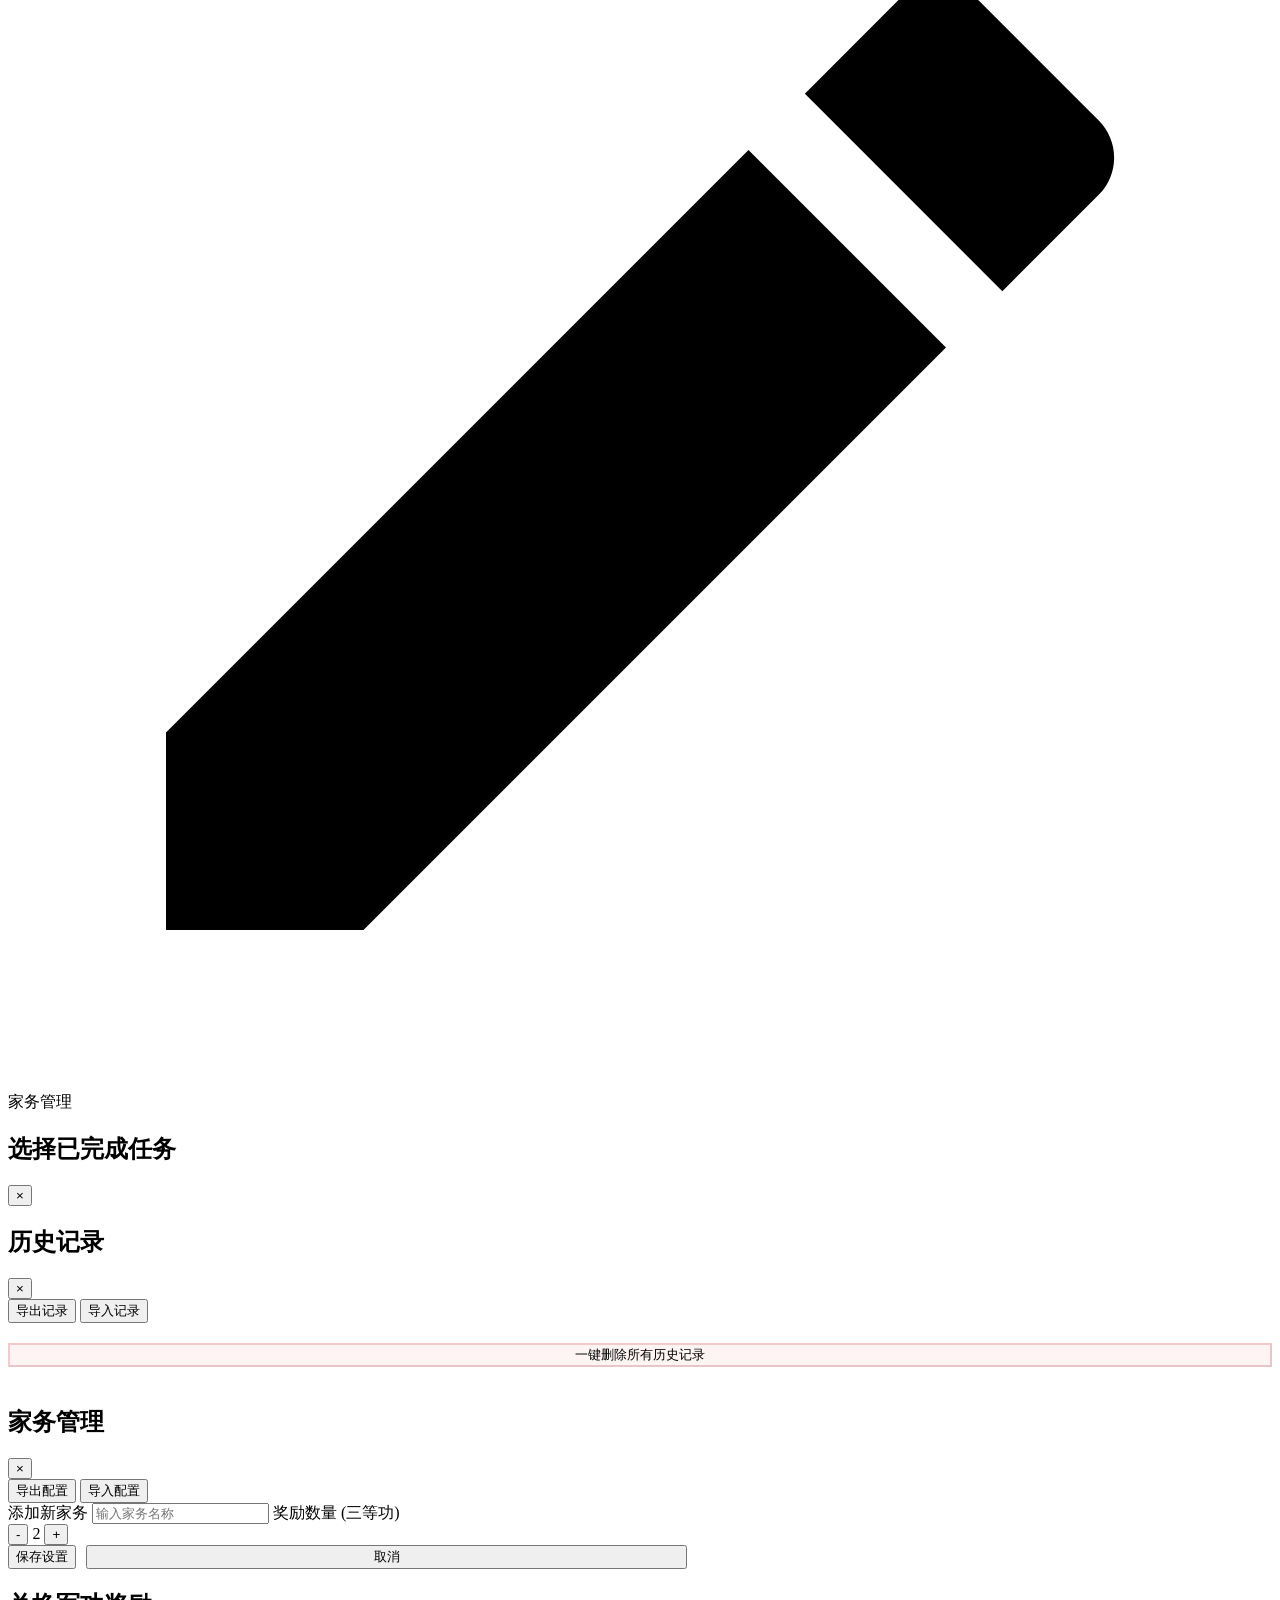
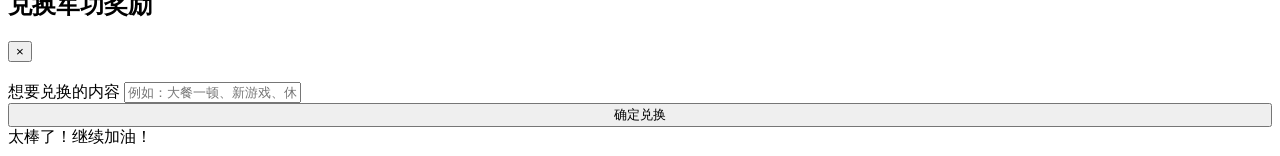
==== commit ea1ed589: "Update index.html" ====
--- a/index.html
+++ b/index.html
@@ -1,107 +1,108 @@
-<!DOCTYPE html>
-<html lang="zh-CN">
-
-<head>
-    <meta charset="UTF-8">
-    <meta name="viewport"
-        content="width=device-width, initial-scale=1.0, maximum-scale=1.0, user-scalable=no, viewport-fit=cover">
-    <title>家务军功榜</title>
-    <link rel="preconnect" href="https://fonts.googleapis.com">
-    <link rel="preconnect" href="https://fonts.gstatic.com" crossorigin>
-    <link
-        href="https://fonts.googleapis.com/css2?family=Orbitron:wght@400;700;900&family=Noto+Sans+SC:wght@400;700;900&display=swap"
-        rel="stylesheet">
-    <style>
-        :root {
-            /* Premium Light Palette */
-            --bg-color: #f1f5f9;
-            --card-bg: rgba(255, 255, 255, 0.85);
-            --card-border: rgba(255, 255, 255, 0.5);
-            --card-shadow: 0 10px 25px -5px rgba(0, 0, 0, 0.05), 0 8px 10px -6px rgba(0, 0, 0, 0.05);
-            --text-primary: #0f172a;
-            --text-secondary: #121820;
-            --accent-color: #2563eb;
-            --success-color: #059669;
-            --danger-color: #dc2626;
-
-            /* High-End Rank Colors */
-            --rank-special: #d97706; /* Amber 600 */
-            --rank-first: #0891b2;  /* Cyan 600 */
-            --rank-second: #7c3aed; /* Violet 600 */
-            --rank-third: #475569;  /* Slate 600 */
-
-            --special-glow: 0 10px 20px rgba(217, 119, 6, 0.15);
-            --first-glow: 0 10px 20px rgba(8, 145, 178, 0.15);
-            --second-glow: 0 10px 20px rgba(124, 58, 237, 0.15);
-            --third-glow: 0 5px 15px rgba(71, 85, 105, 0.1);
+<!DOCTYPE html>   < !DOCTYPE html>   < !DOCTYPE html>   < !DOCTYPE html>   < !DOCTYPE html>   < !DOCTYPE html>   < !DOCTYPE html>
+<   超文本标记语言html   < css长= " zh-CN" > lang="zh-CN">
+
+<head>   < head>
+       <meta   元 charset="UTF-8"><   元meta charset="UTF-8">
+       < meta名字= " viewport"<   元meta name="viewport"
+        Content ="width=device-width, initial-scale=1.0, maximum-scale=1.0, user-scalable=no, viewport-fit=cover"；content="width=device-width, initial-scale=1.0, maximum-scale=1.0, user-scalable=no, viewport-fit=cover">
+       <title>家务军功榜</title><title>家务军功榜</title>
+    <   链接link rel="preconnect" href="https://fonts.googleapis.com"><link   链接   链接 rel="preconnect" href="https://fonts.googleapis.com">
+    <   链接link rel="preconnect" href="https://fonts.gstatic.com" crossorigin><link   链接   链接 rel="preconnect" href="https://fonts.gstatic.com" crossorigin>
+       <   链接链接   链接<link
+        family=Noto Sans SC:wght@400;700;900“display=swap”href="https://fonts.googleapis.com/css2?family=Orbitron:wght@400;700;900&family=Noto+Sans+SC:wght@400;700;900&display=swap"
+        rel="stylesheet">   rel="stylesheet">
+       < style><style>
+        :   :根{root {
+            /*高级调色板*//* Premium Light Palette */
+               ——bg-color: # f1f5f9;--bg-color: #f1f5f9;
+            —card-bg: rgba(255,255,255,0.85)；--card-bg: rgba(255, 255, 255, 0.85);
+            ——card-border: rgba(255,255,255,0.5)；--card-border: rgba(255, 255, 255, 0.5);
+            ——card-shadow: 0 10px 25px -5px rgba(0,0,0,0.05), 0 8px 10px -6px rgba(0,0,0,0.05)；--card-shadow: 0 10px 25px -5px rgba(0, 0, 0, 0.05), 0 8px 10px -6px rgba(0, 0, 0, 0.05);
+               ——text-primary: # 0 f172a;--text-primary: #0f172a;
+            ——text-secondary: # 121820;--text-secondary: #121820;
+               -颜色:# 2563 eb;--accent-color: #2563eb;
+            ——success-color: # 059669;--success-color: #059669;
+               ——danger-color: # dc2626;--danger-color: #dc2626;
+
+            /*高端等级颜色*//* High-End Rank Colors */
+            ——rank-special: # d97706;/*琥珀600 */--rank-special: #d97706; /* Amber 600 */
+            ——排名第一:# 0891 b2;/*青色600 */--rank-first: #0891b2;  /* Cyan 600 */
+            ——排:# 7 c3aed;/*紫色600 */--rank-second: #7c3aed; /* Violet 600 */
+            ——位于第三:# 475569;/* Slate 600 */--rank-third: #475569;  /* Slate 600 */
+
+            ——特殊辉光：0 10px 20px rgba(217,119,6,0.15)；--special-glow   ,特殊荣耀: 0 10px 20px rgba(217, 119, 6, 0.15);
+            —first-glow: 0 10px 20px rgba(8,145,178,0.15)；--first-glow: 0 10px 20px rgba(8, 145, 178, 0.15);
+            —second-glow: 0 10px 20px rgba(124, 58, 237, 0.15)；--second-glow: 0 10px 20px rgba(124, 58, 237, 0.15);
+            —third-glow: 0 5px 15px rgba(71, 85, 105, 0.1)；--third-glow: 0 5px 15px rgba(71, 85, 105, 0.1);
         }
 
         * {
             box-sizing: border-box;
-            user-select: none;
-            -webkit-tap-highlight-color: transparent;
-        }
-
-        body {
-            margin: 0;
-            padding: 0;
-            font-family: 'Noto Sans SC', sans-serif;
-            background-color: var(--bg-color);
-            background-image: 
-                radial-gradient(circle at 50% 0%, #ffffff 0%, transparent 70%),
-                radial-gradient(circle at 0% 100%, #e2e8f0 0%, transparent 40%);
-            color: var(--text-primary);
-            height: 100vh;
-            overflow: hidden;
-            display: flex;
-            flex-direction: column;
-        }
-
-        /* --- Header --- */
+            user-select: none;   用户选择:没有;
+            -webkit-tap-highlight-color: transparent;-webkit-tap-highlight-color:透明;
+        }
+
+        body {   身体{
+            margin   保证金   保证金: 0;   保证金:0;
+            padding   填充: 0;   填充:0;
+            font-family: 'Noto Sans SC', sans-serif;font-family：宋体；
+            background-color: var(--bg-color);background - color: var(——bg-color);
+            background-image:    背景图片:
+                radial-gradient(circle   圆   圆 at   在   在   在 50% 0%, #ffffff 0%, transparent 70%),径向梯度（圆形50%，#ffffff 0%，透明70%），
+                radial-gradient(circle   圆 at   在   在   在 0% 100%, #e2e8f0 0%, transparent 40%);径向梯度（圆形0% 100%，#e2e8f0 0%，透明度40%）；
+            color: var(--text-primary);颜色:var(——text-primary);
+            height   高度   高度: 100vh;
+            overflow: hidden;   溢出:隐藏;
+            display: flex;   显示:flex;
+            flex-direction: column;   flex-direction:列;
+        }
+
+        /* --- Header --- *//*——头文件——*/
         header {
-            padding: 15px 20px 10px;
-            text-align: center;
-            border-bottom: 1px solid rgba(0, 0, 0, 0.05);
-            background: rgba(255, 255, 255, 0.5);
-            backdrop-filter: blur(10px);
+            padding   填充   填充: 15px 20px 10px;   Padding   填充   填充: 15px 20px 10px；
+            text-align: center;   text-align:中心;
+            border-bottom: 1px solid rgba(0, 0, 0, 0.05);Border-bottom: 1px solid rgba(0,0,0,0.05)；
+            background: rgba(255, 255, 255, 0.5);背景：rgba(255, 255, 255, 0.5)；
+            backdrop-filter: blur(10px);backdrop-filter:模糊(10 px);
         }
 
         h1 {
-            margin: 0;
-            font-size: 24px;
-            font-weight: 900;
-            letter-spacing: 2px;
-            background: linear-gradient(to right, #2563eb, #7c3aed);
-            -webkit-background-clip: text;
-            -webkit-text-fill-color: transparent;
-            font-family: 'Orbitron', 'Noto Sans SC', sans-serif;
-        }
-
-        /* --- Dashboard --- */
-        #dashboard {
+            margin   保证金   保证金: 0;   保证金:0;
+            font-size: 24px;   字体大小:24 px;
+            font-weight: 900;   粗细:900;
+            letter-spacing: 2   < !DOCTYPE html   超文本标记语言>px;   字母间距:2 px;
+            background: linear-gradient(to right, #2563eb, #7c3aed);背景：线性渐变（向右，#2563eb, #7c3aed）；
+            -webkit-background-clip: text;-webkit-background-clip:文本;
+            -webkit-text-fill-color: transparent;-webkit-text-fill-color:透明;
+            font-family: 'Orbitron', 'Noto Sans SC', sans-serif;font-family: 'Orbitron', 'Noto Sans ', Sans -serif；
+        }
+
+        /* --- Dashboard --- *//*——仪表盘——*/
+        #dashboard {   #仪表盘{
             flex: 1;
-            padding: 15px;
-            overflow-y: auto;
-            display: flex;
-            flex-direction: column;
-            gap: 12px;
-        }
-
-        .merit-summary {
-            display: grid;
-            grid-template-columns: 1fr 1fr;
-            gap: 12px;
-        }
-
-        .merit-card {
-            background: var(--card-bg);
-            backdrop-filter: blur(20px);
-            padding: 8px;
+            padding: 15px;   填充:15 px;
+            overflow-y: auto;   overflow-y:汽车;
+            display: flex;   显示:flex;
+            flex-direction: column;   flex-direction:列;
+            gap: 12px;   差距:12 px;
+            margin-bottom: 50px;
+        }
+
+        .merit-summary {   ．merit-summary {
+            display: grid;   显示:网格;
+            grid-template-columns: 1fr 1fr;网格模板列：1fr 1fr；
+            gap: 12px;   差距:12 px;
+        }
+
+        .merit-card {   ．merit-card {
+            background: var(--card-bg);背景:var(——card-bg);
+            backdrop-filter: blur(20px);backdrop-filter:模糊(20 px);
+            padding   填充: 8px;   填充:8 px;
             border-radius: 20px;
-            display: flex;
-            flex-direction: column;
-            align-items: center;
-            justify-content: center;
+            display: flex;   显示:flex;
+            flex-direction: column;   flex-direction:列;
+            align-items: center;   对齐项目:中心;
+            justify-content: center;   justify-content:中心;
             text-align: center;
             position: relative;
             border: 1px solid var(--card-border);
@@ -1065,3 +1066,4 @@
 </body>
 
 </html>
+
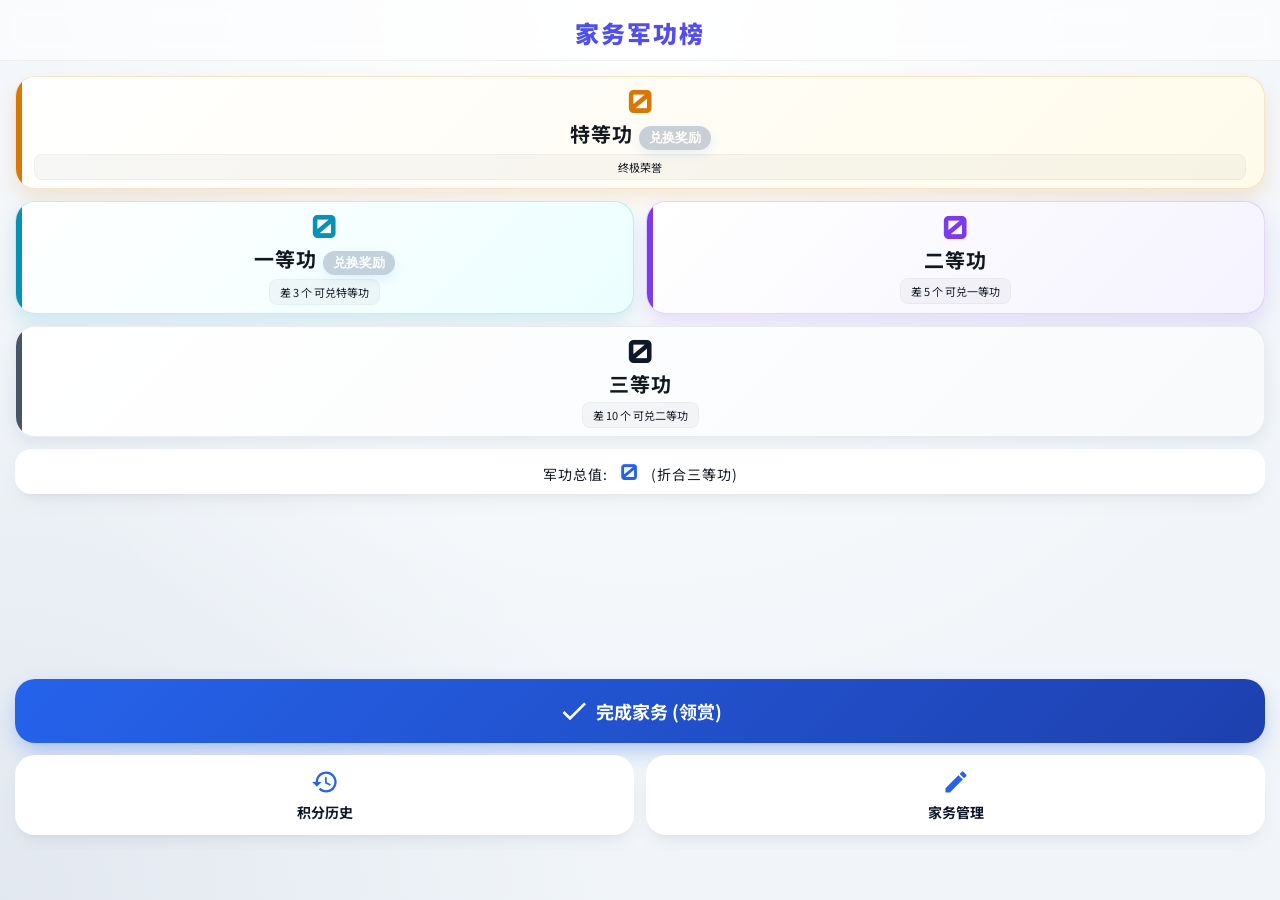
==== commit 86e0c683: "Update index.html" ====
--- a/index.html
+++ b/index.html
@@ -1,108 +1,108 @@
-<!DOCTYPE html>   < !DOCTYPE html>   < !DOCTYPE html>   < !DOCTYPE html>   < !DOCTYPE html>   < !DOCTYPE html>   < !DOCTYPE html>
-<   超文本标记语言html   < css长= " zh-CN" > lang="zh-CN">
-
-<head>   < head>
-       <meta   元 charset="UTF-8"><   元meta charset="UTF-8">
-       < meta名字= " viewport"<   元meta name="viewport"
-        Content ="width=device-width, initial-scale=1.0, maximum-scale=1.0, user-scalable=no, viewport-fit=cover"；content="width=device-width, initial-scale=1.0, maximum-scale=1.0, user-scalable=no, viewport-fit=cover">
-       <title>家务军功榜</title><title>家务军功榜</title>
-    <   链接link rel="preconnect" href="https://fonts.googleapis.com"><link   链接   链接 rel="preconnect" href="https://fonts.googleapis.com">
-    <   链接link rel="preconnect" href="https://fonts.gstatic.com" crossorigin><link   链接   链接 rel="preconnect" href="https://fonts.gstatic.com" crossorigin>
-       <   链接链接   链接<link
-        family=Noto Sans SC:wght@400;700;900“display=swap”href="https://fonts.googleapis.com/css2?family=Orbitron:wght@400;700;900&family=Noto+Sans+SC:wght@400;700;900&display=swap"
-        rel="stylesheet">   rel="stylesheet">
-       < style><style>
-        :   :根{root {
-            /*高级调色板*//* Premium Light Palette */
-               ——bg-color: # f1f5f9;--bg-color: #f1f5f9;
-            —card-bg: rgba(255,255,255,0.85)；--card-bg: rgba(255, 255, 255, 0.85);
-            ——card-border: rgba(255,255,255,0.5)；--card-border: rgba(255, 255, 255, 0.5);
-            ——card-shadow: 0 10px 25px -5px rgba(0,0,0,0.05), 0 8px 10px -6px rgba(0,0,0,0.05)；--card-shadow: 0 10px 25px -5px rgba(0, 0, 0, 0.05), 0 8px 10px -6px rgba(0, 0, 0, 0.05);
-               ——text-primary: # 0 f172a;--text-primary: #0f172a;
-            ——text-secondary: # 121820;--text-secondary: #121820;
-               -颜色:# 2563 eb;--accent-color: #2563eb;
-            ——success-color: # 059669;--success-color: #059669;
-               ——danger-color: # dc2626;--danger-color: #dc2626;
-
-            /*高端等级颜色*//* High-End Rank Colors */
-            ——rank-special: # d97706;/*琥珀600 */--rank-special: #d97706; /* Amber 600 */
-            ——排名第一:# 0891 b2;/*青色600 */--rank-first: #0891b2;  /* Cyan 600 */
-            ——排:# 7 c3aed;/*紫色600 */--rank-second: #7c3aed; /* Violet 600 */
-            ——位于第三:# 475569;/* Slate 600 */--rank-third: #475569;  /* Slate 600 */
-
-            ——特殊辉光：0 10px 20px rgba(217,119,6,0.15)；--special-glow   ,特殊荣耀: 0 10px 20px rgba(217, 119, 6, 0.15);
-            —first-glow: 0 10px 20px rgba(8,145,178,0.15)；--first-glow: 0 10px 20px rgba(8, 145, 178, 0.15);
-            —second-glow: 0 10px 20px rgba(124, 58, 237, 0.15)；--second-glow: 0 10px 20px rgba(124, 58, 237, 0.15);
-            —third-glow: 0 5px 15px rgba(71, 85, 105, 0.1)；--third-glow: 0 5px 15px rgba(71, 85, 105, 0.1);
+<!DOCTYPE html>
+<html lang="zh-CN">
+
+<head>
+    <meta charset="UTF-8">
+    <meta name="viewport"
+        content="width=device-width, initial-scale=1.0, maximum-scale=1.0, user-scalable=no, viewport-fit=cover">
+    <title>家务军功榜</title>
+    <link rel="preconnect" href="https://fonts.googleapis.com">
+    <link rel="preconnect" href="https://fonts.gstatic.com" crossorigin>
+    <link
+        href="https://fonts.googleapis.com/css2?family=Orbitron:wght@400;700;900&family=Noto+Sans+SC:wght@400;700;900&display=swap"
+        rel="stylesheet">
+    <style>
+        :root {
+            /* Premium Light Palette */
+            --bg-color: #f1f5f9;
+            --card-bg: rgba(255, 255, 255, 0.85);
+            --card-border: rgba(255, 255, 255, 0.5);
+            --card-shadow: 0 10px 25px -5px rgba(0, 0, 0, 0.05), 0 8px 10px -6px rgba(0, 0, 0, 0.05);
+            --text-primary: #0f172a;
+            --text-secondary: #121820;
+            --accent-color: #2563eb;
+            --success-color: #059669;
+            --danger-color: #dc2626;
+
+            /* High-End Rank Colors */
+            --rank-special: #d97706; /* Amber 600 */
+            --rank-first: #0891b2;  /* Cyan 600 */
+            --rank-second: #7c3aed; /* Violet 600 */
+            --rank-third: #475569;  /* Slate 600 */
+
+            --special-glow: 0 10px 20px rgba(217, 119, 6, 0.15);
+            --first-glow: 0 10px 20px rgba(8, 145, 178, 0.15);
+            --second-glow: 0 10px 20px rgba(124, 58, 237, 0.15);
+            --third-glow: 0 5px 15px rgba(71, 85, 105, 0.1);
         }
 
         * {
             box-sizing: border-box;
-            user-select: none;   用户选择:没有;
-            -webkit-tap-highlight-color: transparent;-webkit-tap-highlight-color:透明;
-        }
-
-        body {   身体{
-            margin   保证金   保证金: 0;   保证金:0;
-            padding   填充: 0;   填充:0;
-            font-family: 'Noto Sans SC', sans-serif;font-family：宋体；
-            background-color: var(--bg-color);background - color: var(——bg-color);
-            background-image:    背景图片:
-                radial-gradient(circle   圆   圆 at   在   在   在 50% 0%, #ffffff 0%, transparent 70%),径向梯度（圆形50%，#ffffff 0%，透明70%），
-                radial-gradient(circle   圆 at   在   在   在 0% 100%, #e2e8f0 0%, transparent 40%);径向梯度（圆形0% 100%，#e2e8f0 0%，透明度40%）；
-            color: var(--text-primary);颜色:var(——text-primary);
-            height   高度   高度: 100vh;
-            overflow: hidden;   溢出:隐藏;
-            display: flex;   显示:flex;
-            flex-direction: column;   flex-direction:列;
-        }
-
-        /* --- Header --- *//*——头文件——*/
+            user-select: none;
+            -webkit-tap-highlight-color: transparent;
+        }
+
+        body {
+            margin: 0;
+            padding: 0;
+            font-family: 'Noto Sans SC', sans-serif;
+            background-color: var(--bg-color);
+            background-image: 
+                radial-gradient(circle at 50% 0%, #ffffff 0%, transparent 70%),
+                radial-gradient(circle at 0% 100%, #e2e8f0 0%, transparent 40%);
+            color: var(--text-primary);
+            height: 100vh;
+            overflow: hidden;
+            display: flex;
+            flex-direction: column;
+        }
+
+        /* --- Header --- */
         header {
-            padding   填充   填充: 15px 20px 10px;   Padding   填充   填充: 15px 20px 10px；
-            text-align: center;   text-align:中心;
-            border-bottom: 1px solid rgba(0, 0, 0, 0.05);Border-bottom: 1px solid rgba(0,0,0,0.05)；
-            background: rgba(255, 255, 255, 0.5);背景：rgba(255, 255, 255, 0.5)；
-            backdrop-filter: blur(10px);backdrop-filter:模糊(10 px);
+            padding: 15px 20px 10px;
+            text-align: center;
+            border-bottom: 1px solid rgba(0, 0, 0, 0.05);
+            background: rgba(255, 255, 255, 0.5);
+            backdrop-filter: blur(10px);
         }
 
         h1 {
-            margin   保证金   保证金: 0;   保证金:0;
-            font-size: 24px;   字体大小:24 px;
-            font-weight: 900;   粗细:900;
-            letter-spacing: 2   < !DOCTYPE html   超文本标记语言>px;   字母间距:2 px;
-            background: linear-gradient(to right, #2563eb, #7c3aed);背景：线性渐变（向右，#2563eb, #7c3aed）；
-            -webkit-background-clip: text;-webkit-background-clip:文本;
-            -webkit-text-fill-color: transparent;-webkit-text-fill-color:透明;
-            font-family: 'Orbitron', 'Noto Sans SC', sans-serif;font-family: 'Orbitron', 'Noto Sans ', Sans -serif；
-        }
-
-        /* --- Dashboard --- *//*——仪表盘——*/
-        #dashboard {   #仪表盘{
+            margin: 0;
+            font-size: 24px;
+            font-weight: 900;
+            letter-spacing: 2px;
+            background: linear-gradient(to right, #2563eb, #7c3aed);
+            -webkit-background-clip: text;
+            -webkit-text-fill-color: transparent;
+            font-family: 'Orbitron', 'Noto Sans SC', sans-serif;
+        }
+
+        /* --- Dashboard --- */
+        #dashboard {
             flex: 1;
-            padding: 15px;   填充:15 px;
-            overflow-y: auto;   overflow-y:汽车;
-            display: flex;   显示:flex;
-            flex-direction: column;   flex-direction:列;
-            gap: 12px;   差距:12 px;
+            padding: 15px;
+            overflow-y: auto;
+            display: flex;
+            flex-direction: column;
+            gap: 12px;
             margin-bottom: 50px;
         }
 
-        .merit-summary {   ．merit-summary {
-            display: grid;   显示:网格;
-            grid-template-columns: 1fr 1fr;网格模板列：1fr 1fr；
-            gap: 12px;   差距:12 px;
-        }
-
-        .merit-card {   ．merit-card {
-            background: var(--card-bg);背景:var(——card-bg);
-            backdrop-filter: blur(20px);backdrop-filter:模糊(20 px);
-            padding   填充: 8px;   填充:8 px;
+        .merit-summary {
+            display: grid;
+            grid-template-columns: 1fr 1fr;
+            gap: 12px;
+        }
+
+        .merit-card {
+            background: var(--card-bg);
+            backdrop-filter: blur(20px);
+            padding: 8px;
             border-radius: 20px;
-            display: flex;   显示:flex;
-            flex-direction: column;   flex-direction:列;
-            align-items: center;   对齐项目:中心;
-            justify-content: center;   justify-content:中心;
+            display: flex;
+            flex-direction: column;
+            align-items: center;
+            justify-content: center;
             text-align: center;
             position: relative;
             border: 1px solid var(--card-border);
@@ -1066,4 +1066,3 @@
 </body>
 
 </html>
-
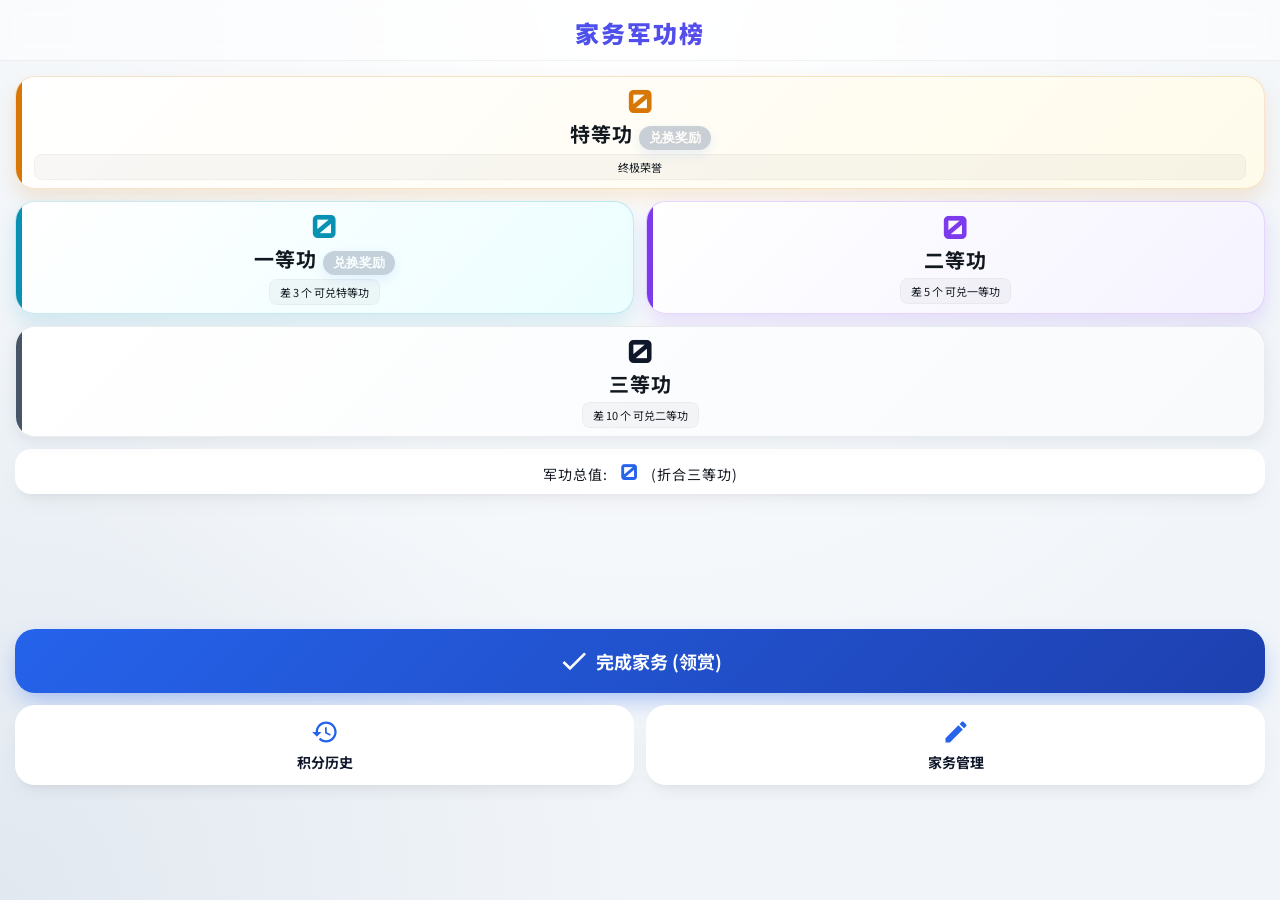
==== commit 54d676ec: "Update index.html" ====
--- a/index.html
+++ b/index.html
@@ -85,7 +85,7 @@
             display: flex;
             flex-direction: column;
             gap: 12px;
-            margin-bottom: 50px;
+            margin-bottom: 100px;
         }
 
         .merit-summary {
@@ -1066,3 +1066,4 @@
 </body>
 
 </html>
+
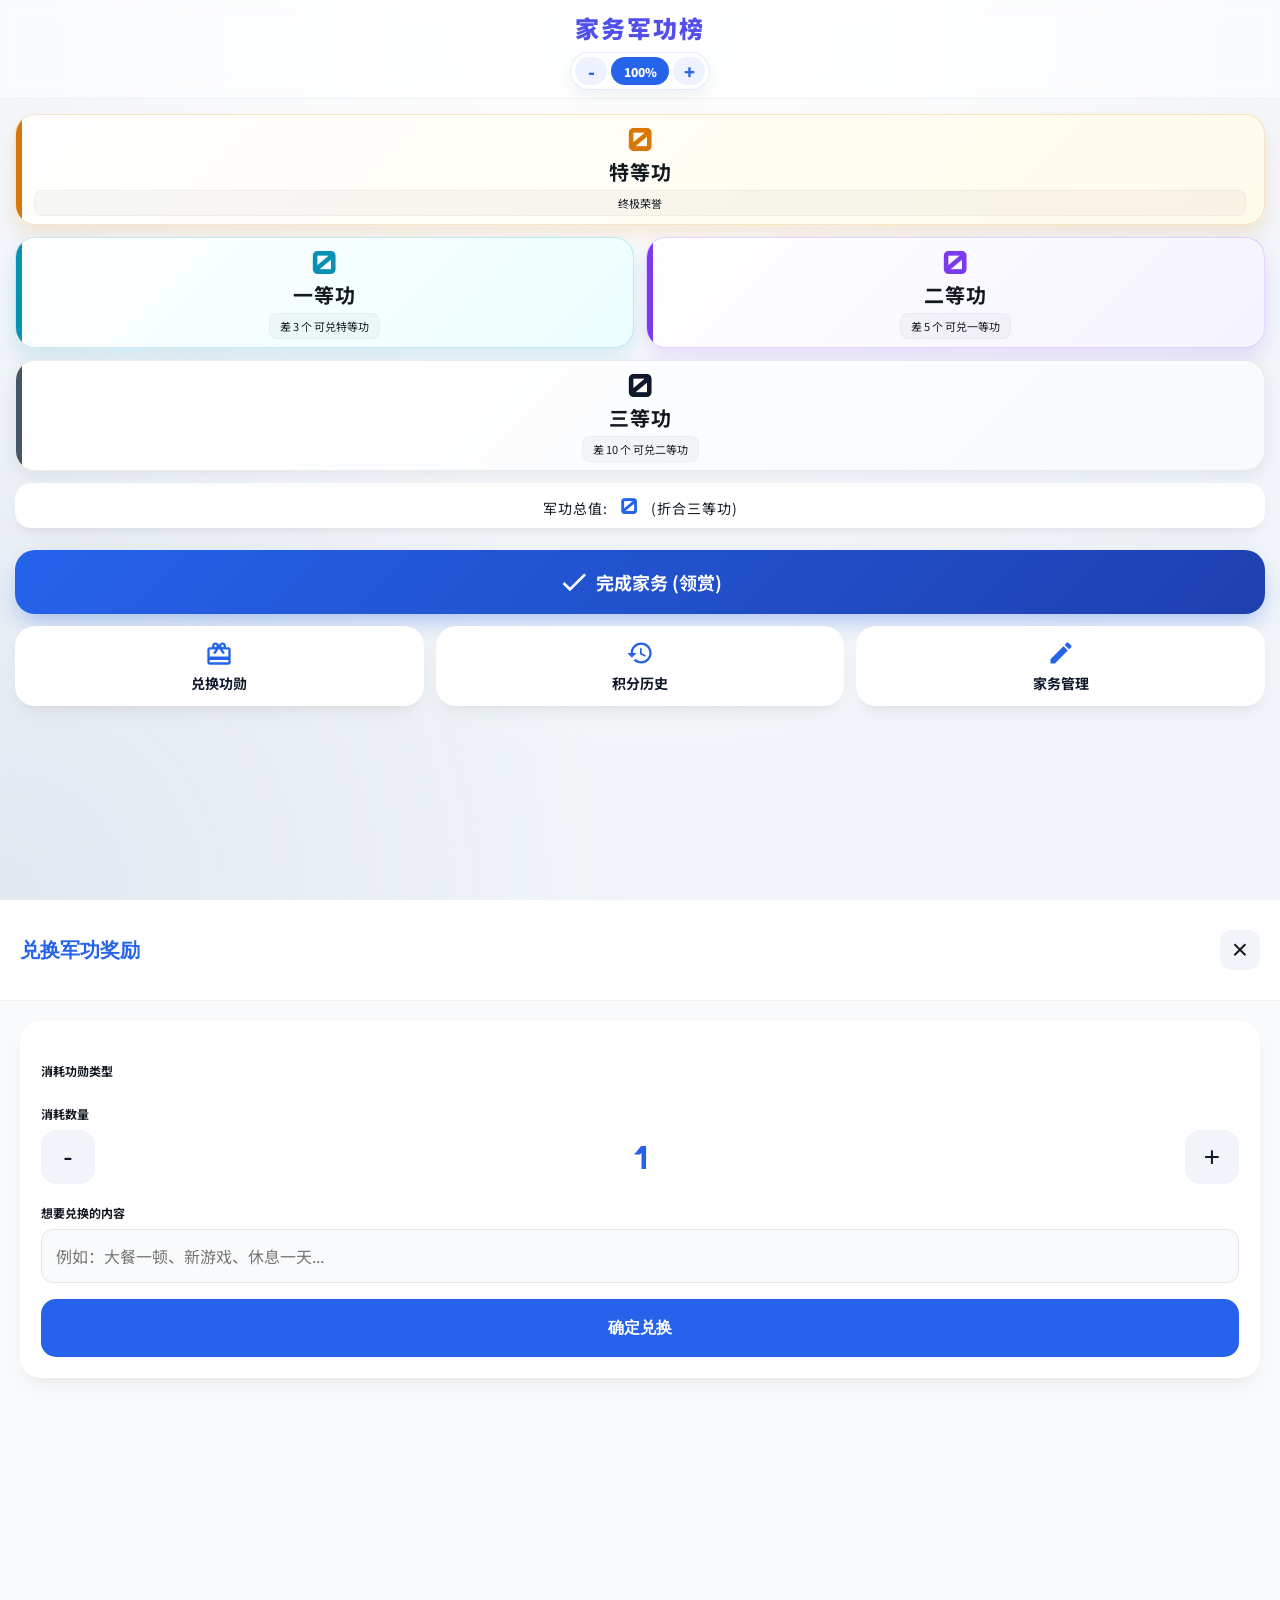
==== commit ee40d2e0: "兑换功勋优化" ====
--- a/index.html
+++ b/index.html
@@ -1,1069 +1,202 @@
-<!DOCTYPE html>
-<html lang="zh-CN">
-
-<head>
-    <meta charset="UTF-8">
-    <meta name="viewport"
-        content="width=device-width, initial-scale=1.0, maximum-scale=1.0, user-scalable=no, viewport-fit=cover">
-    <title>家务军功榜</title>
-    <link rel="preconnect" href="https://fonts.googleapis.com">
-    <link rel="preconnect" href="https://fonts.gstatic.com" crossorigin>
-    <link
-        href="https://fonts.googleapis.com/css2?family=Orbitron:wght@400;700;900&family=Noto+Sans+SC:wght@400;700;900&display=swap"
-        rel="stylesheet">
-    <style>
-        :root {
-            /* Premium Light Palette */
-            --bg-color: #f1f5f9;
-            --card-bg: rgba(255, 255, 255, 0.85);
-            --card-border: rgba(255, 255, 255, 0.5);
-            --card-shadow: 0 10px 25px -5px rgba(0, 0, 0, 0.05), 0 8px 10px -6px rgba(0, 0, 0, 0.05);
-            --text-primary: #0f172a;
-            --text-secondary: #121820;
-            --accent-color: #2563eb;
-            --success-color: #059669;
-            --danger-color: #dc2626;
-
-            /* High-End Rank Colors */
-            --rank-special: #d97706; /* Amber 600 */
-            --rank-first: #0891b2;  /* Cyan 600 */
-            --rank-second: #7c3aed; /* Violet 600 */
-            --rank-third: #475569;  /* Slate 600 */
-
-            --special-glow: 0 10px 20px rgba(217, 119, 6, 0.15);
-            --first-glow: 0 10px 20px rgba(8, 145, 178, 0.15);
-            --second-glow: 0 10px 20px rgba(124, 58, 237, 0.15);
-            --third-glow: 0 5px 15px rgba(71, 85, 105, 0.1);
-        }
-
-        * {
-            box-sizing: border-box;
-            user-select: none;
-            -webkit-tap-highlight-color: transparent;
-        }
-
-        body {
-            margin: 0;
-            padding: 0;
-            font-family: 'Noto Sans SC', sans-serif;
-            background-color: var(--bg-color);
-            background-image: 
-                radial-gradient(circle at 50% 0%, #ffffff 0%, transparent 70%),
-                radial-gradient(circle at 0% 100%, #e2e8f0 0%, transparent 40%);
-            color: var(--text-primary);
-            height: 100vh;
-            overflow: hidden;
-            display: flex;
-            flex-direction: column;
-        }
-
-        /* --- Header --- */
-        header {
-            padding: 15px 20px 10px;
-            text-align: center;
-            border-bottom: 1px solid rgba(0, 0, 0, 0.05);
-            background: rgba(255, 255, 255, 0.5);
-            backdrop-filter: blur(10px);
-        }
-
-        h1 {
-            margin: 0;
-            font-size: 24px;
-            font-weight: 900;
-            letter-spacing: 2px;
-            background: linear-gradient(to right, #2563eb, #7c3aed);
-            -webkit-background-clip: text;
-            -webkit-text-fill-color: transparent;
-            font-family: 'Orbitron', 'Noto Sans SC', sans-serif;
-        }
-
-        /* --- Dashboard --- */
-        #dashboard {
-            flex: 1;
-            padding: 15px;
-            overflow-y: auto;
-            display: flex;
-            flex-direction: column;
-            gap: 12px;
-            margin-bottom: 100px;
-        }
-
-        .merit-summary {
-            display: grid;
-            grid-template-columns: 1fr 1fr;
-            gap: 12px;
-        }
-
-        .merit-card {
-            background: var(--card-bg);
-            backdrop-filter: blur(20px);
-            padding: 8px;
-            border-radius: 20px;
-            display: flex;
-            flex-direction: column;
-            align-items: center;
-            justify-content: center;
-            text-align: center;
-            position: relative;
-            border: 1px solid var(--card-border);
-            box-shadow: var(--card-shadow);
-            transition: all 0.3s cubic-bezier(0.4, 0, 0.2, 1);
-            overflow: hidden;
-        }
-
-        .merit-card::before {
-            content: '';
-            position: absolute;
-            left: 0;
-            top: 0;
-            bottom: 0;
-            width: 6px;
-            border-radius: 6px 0 0 6px;
-        }
-
-        .merit-card.special {
-            grid-column: span 2;
-            box-shadow: var(--special-glow);
-            border-color: rgba(217, 119, 6, 0.2);
-            background: linear-gradient(135deg, #ffffff, #fffbeb);
-        }
-
-        .merit-card.special::before {
-            background: var(--rank-special);
-        }
-
-        .merit-card.special .merit-count {
-            color: var(--rank-special);
-        }
-
-        .merit-card.first {
-            box-shadow: var(--first-glow);
-            border-color: rgba(8, 145, 178, 0.2);
-            background: linear-gradient(135deg, #ffffff, #ecfeff);
-        }
-
-        .merit-card.first::before {
-            background: var(--rank-first);
-        }
-
-        .merit-card.first .merit-count {
-            color: var(--rank-first);
-        }
-
-        .merit-footer {
-            margin-top: 4px;
-            display: flex;
-            align-items: center;
-            justify-content: center;
-            gap: 12px;
-            width: 100%;
-            padding: 0 10px;
-        }
-
-        .merit-footer .next-level-progress {
-            margin-top: 0;
-            flex: 1;
-        }
-
-        .merit-footer .redeem-btn {
-            margin-top: 0;
-            white-space: nowrap;
-            padding: 6px 12px;
-            font-size: 11px;
-            height: 32px;
-            display: flex;
-            align-items: center;
-            justify-content: center;
-        }
-
-        .merit-card.second {
-            box-shadow: var(--second-glow);
-            border-color: rgba(124, 58, 237, 0.2);
-            background: linear-gradient(135deg, #ffffff, #f5f3ff);
-        }
-
-        .merit-card.second::before {
-            background: var(--rank-second);
-        }
-
-        .merit-card.second .merit-count {
-            color: var(--rank-second);
-        }
-
-        .merit-card.third {
-            grid-column: span 2;
-            box-shadow: var(--third-glow);
-            border-color: rgba(71, 85, 105, 0.1);
-            background: linear-gradient(135deg, #ffffff, #f8fafc);
-        }
-
-        .merit-card.third::before {
-            background: var(--rank-third);
-        }
-
-        .merit-card.third .merit-count {
-            color: var(--text-primary);
-        }
-
-        .merit-count {
-            font-size: 32px;
-            font-weight: 800;
-            line-height: 1;
-            font-family: 'Orbitron', sans-serif;
-            margin-bottom: 2px;
-        }
-
-        .merit-label {
-            font-size: 20px;
-            color: var(--text-secondary);
-            font-weight: 700;
-            letter-spacing: 1px;
-        }
-
-        .next-level-progress {
-            margin-top: 4px;
-            font-size: 11px;
-            color: var(--text-secondary);
-            background: rgba(0, 0, 0, 0.03);
-            padding: 4px 10px;
-            border-radius: 8px;
-            border: 1px solid rgba(0, 0, 0, 0.03);
-        }
-
-        .total-banner {
-            text-align: center;
-            padding: 8px 12px;
-            border-radius: 16px;
-            background: white;
-            border: 1px solid var(--card-border);
-            box-shadow: var(--card-shadow);
-            font-size: 14px;
-            color: var(--text-secondary);
-            letter-spacing: 1px;
-        }
-
-        .total-banner strong {
-            color: var(--accent-color);
-            font-size: 22px;
-            font-family: 'Orbitron', sans-serif;
-            margin: 0 8px;
-        }
-
-        /* --- Actions Grid --- */
-        .action-grid {
-            display: grid;
-            grid-template-columns: 1fr 1fr;
-            gap: 12px;
-            margin-top: auto;
-            padding-top: 10px;
-        }
-
-        .action-btn {
-            display: flex;
-            flex-direction: column;
-            align-items: center;
-            justify-content: center;
-            gap: 6px;
-            background: white;
-            border: 1px solid var(--card-border);
-            padding: 12px;
-            border-radius: 20px;
-            color: var(--text-primary);
-            font-size: 14px;
-            font-weight: 700;
-            cursor: pointer;
-            box-shadow: var(--card-shadow);
-            transition: all 0.2s;
-        }
-
-        .action-btn svg {
-            width: 28px;
-            height: 28px;
-            fill: var(--accent-color);
-        }
-
-        .action-btn:active {
-            transform: scale(0.96);
-            background: #f8fafc;
-        }
-
-        .action-btn.primary {
-            background: linear-gradient(135deg, #2563eb 0%, #1e40af 100%);
-            color: white;
-            grid-column: span 2;
-            flex-direction: row;
-            padding: 16px;
-            font-size: 18px;
-            box-shadow: 0 10px 25px -5px rgba(37, 99, 235, 0.4);
-            border: none;
-        }
-
-        .action-btn.primary svg {
-            fill: white;
-            width: 32px;
-            height: 32px;
-        }
-
-        /* --- Modals --- */
-        .modal {
-            position: fixed;
-            top: 0;
-            left: 0;
-            width: 100%;
-            height: 100%;
-            background: #f8fafc;
-            z-index: 100;
-            display: flex;
-            flex-direction: column;
-            transform: translateY(100%);
-            transition: transform 0.4s cubic-bezier(0.16, 1, 0.3, 1);
-        }
-
-        .modal.active {
-            transform: translateY(0);
-        }
-
-        .modal-header {
-            display: flex;
-            justify-content: space-between;
-            align-items: center;
-            padding: 20px;
-            border-bottom: 1px solid rgba(0, 0, 0, 0.05);
-            background: white;
-        }
-
-        .modal-title {
-            font-size: 20px;
-            font-weight: 800;
-            font-family: 'Orbitron', sans-serif;
-            color: var(--accent-color);
-        }
-
-        .close-btn {
-            background: #f1f5f9;
-            border: none;
-            color: var(--text-secondary);
-            width: 40px;
-            height: 40px;
-            border-radius: 12px;
-            display: flex;
-            align-items: center;
-            justify-content: center;
-            font-size: 28px;
-            cursor: pointer;
-        }
-
-        .modal-content {
-            flex: 1;
-            overflow-y: auto;
-            padding: 20px;
-        }
-
-        /* List Items */
-        .list-item {
-            background: white;
-            margin-bottom: 12px;
-            padding: 18px;
-            border-radius: 16px;
-            display: flex;
-            justify-content: space-between;
-            align-items: center;
-            border: 1px solid #e2e8f0;
-            box-shadow: 0 2px 10px rgba(0, 0, 0, 0.02);
-            animation: slideIn 0.3s ease;
-            transition: all 0.2s ease;
-        }
-
-        .list-item:active {
-            transform: scale(0.98);
-            background: #f8fafc;
-        }
-
-        @keyframes slideIn {
-            from { opacity: 0; transform: translateY(10px); }
-            to { opacity: 1; transform: translateY(0); }
-        }
-
-        .item-name {
-            font-size: 16px;
-            font-weight: 700;
-            color: var(--text-primary);
-        }
-
-        .item-reward {
-            font-size: 15px;
-            color: var(--success-color);
-            font-weight: 800;
-            font-family: 'Orbitron', sans-serif;
-        }
-
-        .item-reward.negative {
-            color: var(--danger-color);
-        }
-
-        .item-time {
-            font-size: 12px;
-            color: var(--text-secondary);
-            margin-top: 4px;
-        }
-
-        .btn-icon {
-            width: 48px;
-            height: 48px;
-            border-radius: 14px;
-            background: #f1f5f9;
-            border: none;
-            display: flex;
-            align-items: center;
-            justify-content: center;
-            cursor: pointer;
-            transition: all 0.2s;
-            font-size: 20px;
-        }
-
-        .btn-icon.edit { color: var(--accent-color); margin-right: 8px; font-size: 20px; }
-        .btn-icon.delete { color: var(--danger-color); font-size: 24px; }
-
-        .redeem-btn {
-            margin-top: 6px;
-            padding: 3px 10px;
-            background: var(--accent-color);
-            color: white;
-            border: none;
-            border-radius: 12px;
-            font-size: 13px;
-            font-weight: 700;
-            cursor: pointer;
-            transition: all 0.2s;
-            box-shadow: 0 4px 12px rgba(37, 99, 235, 0.2);
-        }
-
-        .redeem-btn:active {
-            transform: scale(0.95);
-            opacity: 0.9;
-        }
-
-        /* Forms */
-        .add-task-form {
-            background: white;
-            padding: 20px;
-            border-radius: 20px;
-            margin-bottom: 24px;
-            border: 1px solid var(--card-border);
-            box-shadow: var(--card-shadow);
-        }
-
-        .form-label {
-            display: block;
-            font-size: 12px;
-            color: var(--text-secondary);
-            margin-bottom: 8px;
-            font-weight: 700;
-            text-transform: uppercase;
-        }
-
-        .form-input {
-            width: 100%;
-            background: #f8fafc;
-            border: 1px solid #e2e8f0;
-            padding: 14px;
-            border-radius: 12px;
-            font-size: 16px;
-            color: var(--text-primary);
-            margin-bottom: 16px;
-            font-family: inherit;
-        }
-
-        .form-input:focus {
-            outline: none;
-            border-color: var(--accent-color);
-            background: white;
-        }
-
-        .counter-input {
-            display: flex;
-            align-items: center;
-            justify-content: space-between;
-            gap: 15px;
-            margin-bottom: 25px;
-        }
-
-        .counter-btn {
-            width: 54px;
-            height: 54px;
-            border-radius: 15px;
-            background: #f1f5f9;
-            border: none;
-            font-size: 28px;
-            color: var(--text-primary);
-            cursor: pointer;
-        }
-
-        .counter-value {
-            font-size: 32px;
-            font-weight: 800;
-            font-family: 'Orbitron', sans-serif;
-            color: var(--accent-color);
-        }
-
-        /* Toast */
-        .toast {
-            position: fixed;
-            top: 20%;
-            left: 50%;
-            transform: translate(-50%, -100%) scale(0.9);
-            background: white;
-            color: var(--text-primary);
-            padding: 20px 35px;
-            border-radius: 25px;
-            font-weight: 800;
-            font-size: 18px;
-            z-index: 2000;
-            opacity: 0;
-            pointer-events: none;
-            transition: all 0.4s cubic-bezier(0.175, 0.885, 0.32, 1.275);
-            box-shadow: 0 20px 50px rgba(0, 0, 0, 0.2);
-            text-align: center;
-            border: 2px solid var(--accent-color);
-        }
-
-        .toast.show {
-            opacity: 1;
-            transform: translate(-50%, 0) scale(1);
-        }
-
-        .io-toolbar {
-            display: flex;
-            gap: 10px;
-            margin-bottom: 20px;
-        }
-
-        .io-btn {
-            font-size: 12px;
-            padding: 12px;
-            flex: 1;
-            background: white;
-            border: 1px solid #e2e8f0;
-            border-radius: 10px;
-            color: var(--text-secondary);
-            font-weight: 700;
-        }
-
-        .btn-primary-main {
-            background: var(--accent-color);
-            color: white;
-            border: none;
-            padding: 18px;
-            border-radius: 15px;
-            font-weight: 800;
-            font-size: 16px;
-            flex: 1;
-            cursor: pointer;
-            font-family: 'Orbitron', sans-serif;
-        }
-    </style>
-</head>
-
-<body>
-
-    <header>
-        <h1>家务军功榜</h1>
-    </header>
-
-    <div id="dashboard">
-        <!-- Merit Cards - No Icons, just High-Tech Colors -->
-        <div class="merit-summary">
-            <!-- Special Merit -->
-            <div class="merit-card special">
-                <div class="merit-count" id="count-special">0</div>
-                <div class="merit-label">
-                    特等功
-                    <button class="redeem-btn" onclick="openRedeem('special')">兑换奖励</button>
-                </div>
-                <div class="merit-footer">
-                    <div class="next-level-progress">终极荣誉</div>
-                    
-                </div>
-            </div>
-
-            <!-- First Class -->
-            <div class="merit-card first">
-                <div class="merit-count" id="count-first">0</div>
-                <div class="merit-label">   
-                    一等功
-                    <button class="redeem-btn" onclick="openRedeem('first')">兑换奖励</button>
-                </div>
-
-                    <div class="next-level-progress" id="progress-first">差3 个一等功 可兑换 特等功</div>
-                    
-
-            </div>
-
-            <!-- Second Class -->
-            <div class="merit-card second">
-                <div class="merit-count" id="count-second">0</div>
-                <div class="merit-label">二等功</div>
-                <div class="next-level-progress" id="progress-second">差5 个二等功 可兑换 一等功</div>
-            </div>
-
-            <!-- Third Class -->
-            <div class="merit-card third">
-                <div class="merit-count" id="count-third">0</div>
-                <div class="merit-label">三等功</div>
-                <div class="next-level-progress" id="progress-third">差10 个三等功 可兑换 二等功</div>
-            </div>
-        </div>
-
-        <div class="total-banner">
-            军功总值: <strong id="total-merits">0</strong> (折合三等功)
-        </div>
-
-        <!-- Action Grid -->
-        <div class="action-grid">
-            <div class="action-btn primary" onclick="showModal('completeTaskModal')">
-                <svg viewBox="0 0 24 24">
-                    <path d="M9 16.17L4.83 12l-1.42 1.41L9 19 21 7l-1.41-1.41z" />
-                </svg>
-                <span>完成家务 (领赏)</span>
-            </div>
-
-            <div class="action-btn" onclick="showModal('historyModal')">
-                <svg viewBox="0 0 24 24">
-                    <path
-                        d="M13 3c-4.97 0-9 4.03-9 9H1l3.89 3.89.07.14L9 12H6c0-3.87 3.13-7 7-7s7 3.13 7 7-3.13 7-7 7c-1.93 0-3.68-.79-4.94-2.06l-1.42 1.42C8.27 19.99 10.51 21 13 21c4.97 0 9-4.03 9-9s-4.03-9-9-9zm-1 5v5l4.28 2.14.72-1.21-3.5-1.75V8H12z" />
-                </svg>
-                <span>积分历史</span>
-            </div>
-
-            <div class="action-btn" onclick="showModal('manageModal')">
-                <svg viewBox="0 0 24 24">
-                    <path
-                        d="M3 17.25V21h3.75L17.81 9.94l-3.75-3.75L3 17.25zM20.71 7.04c.39-.39.39-1.02 0-1.41l-2.34-2.34c-.39-.39-1.02-.39-1.41 0l-1.83 1.83 3.75 3.75 1.83-1.83z" />
-                </svg>
-                <span>家务管理</span>
-            </div>
-        </div>
-    </div>
-
-    <!-- Modals -->
-
-    <!-- Complete Task Modal -->
-    <div id="completeTaskModal" class="modal">
-        <div class="modal-header">
-            <h2 class="modal-title">选择已完成任务</h2>
-            <button class="close-btn" onclick="closeModal('completeTaskModal')">&times;</button>
-        </div>
-        <div class="modal-content" id="taskList"></div>
-    </div>
-
-    <!-- History Modal -->
-    <div id="historyModal" class="modal">
-        <div class="modal-header">
-            <h2 class="modal-title">历史记录</h2>
-            <button class="close-btn" onclick="closeModal('historyModal')">&times;</button>
-        </div>
-        <div class="modal-content">
-            <div class="io-toolbar">
-                <button class="io-btn" onclick="exportHistory()">导出记录</button>
-                <button class="io-btn" onclick="triggerImport('history')">导入记录</button>
-            </div>
-            <div id="historyList"></div>
-            <div style="padding: 20px 0; text-align: center;">
-                <button class="io-btn" style="color:var(--danger-color); width: 100%; border-color: rgba(220, 38, 38, 0.2); background: rgba(220, 38, 38, 0.05);" onclick="clearAllHistory()">一键删除所有历史记录</button>
-            </div>
-        </div>
-    </div>
-
-    <!-- Manage Tasks Modal -->
-    <div id="manageModal" class="modal">
-        <div class="modal-header">
-            <h2 class="modal-title">家务管理</h2>
-            <button class="close-btn" onclick="closeModal('manageModal')">&times;</button>
-        </div>
-
-        <div class="modal-content">
-            <div class="io-toolbar">
-                <button class="io-btn" onclick="exportTasks()">导出配置</button>
-                <button class="io-btn" onclick="triggerImport('tasks')">导入配置</button>
-            </div>
-
-            <div class="add-task-form">
-                <label class="form-label" id="form-title">添加新家务</label>
-                <input type="text" id="newTaskName" class="form-input" placeholder="输入家务名称">
-
-                <label class="form-label">奖励数量 (三等功)</label>
-                <div class="counter-input">
-                    <button class="counter-btn" onclick="adjustReward(-1)">-</button>
-                    <span class="counter-value" id="newTaskReward">2</span>
-                    <button class="counter-btn" onclick="adjustReward(1)">+</button>
-                </div>
-
-                <div style="display: flex; gap: 10px;">
-                    <button class="btn-primary-main" id="saveTaskBtn" onclick="saveNewOrEditedTask()">保存设置</button>
-                    <button class="io-btn" style="flex:0.5" onclick="resetTaskForm()">取消</button>
-                </div>
-            </div>
-
-            <div id="manageTaskList"></div>
-        </div>
-    </div>
-
-    <input type="file" id="importInput" style="display: none" accept=".json">
-
-    <!-- Redeem Modal -->
-    <div id="redeemModal" class="modal">
-        <div class="modal-header">
-            <h2 class="modal-title">兑换军功奖励</h2>
-            <button class="close-btn" onclick="closeModal('redeemModal')">&times;</button>
-        </div>
-        <div class="modal-content">
-            <div class="add-task-form">
-                <p id="redeemInfo" style="margin-bottom: 20px; color: var(--text-secondary); font-size: 15px; font-weight: 700; text-align: center;"></p>
-                <label class="form-label">想要兑换的内容</label>
-                <input type="text" id="redeemContent" class="form-input" placeholder="例如：大餐一顿、新游戏、休息一天...">
-                
-                <button class="btn-primary-main" style="width: 100%;" onclick="confirmRedeem()">确定兑换</button>
-            </div>
-        </div>
-    </div>
-    <div id="toast" class="toast">太棒了！继续加油！</div>
-
-    <script>
-        const CONVERSION_RATES = { special: 150, first: 50, second: 10, third: 1 };
-        const DEFAULT_TASKS = [
-            { id: 't1', name: '铲屎', reward: 2 }, { id: 't2', name: '倒垃圾', reward: 2 },
-            { id: 't3', name: '梳毛', reward: 1 }, { id: 't4', name: '晾衣服', reward: 2 },
-            { id: 't5', name: '收衣服', reward: 1 }, { id: 't6', name: '做饭', reward: 2 },
-            { id: 't7', name: '洗碗', reward: 2 }, { id: 't8', name: '电动车充电', reward: 2 },
-            { id: 't9', name: '扫地', reward: 2 }, { id: 't10', name: '洗厕所', reward: 3 },
-            { id: 't11', name: '喂药', reward: 1 }, { id: 't12', name: '训猫', reward: 1 },
-            { id: 't13', name: '收拾整理', reward: 2 }, { id: 't14', name: '拿快递', reward: 1 }
-        ];
-
-        let state = { tasks: [], history: [], editingId: null };
-
-        function init() {
-            // 尝试加载当前版本的存储数据
-            let currentTasks = localStorage.getItem('housework_tasks');
-            let currentHistory = localStorage.getItem('housework_history');
-
-            if (currentTasks) {
-                state.tasks = JSON.parse(currentTasks);
-            }
-            if (currentHistory) {
-                state.history = JSON.parse(currentHistory);
-            }
-
-            // 如果当前数据为空，尝试从 index.html (v2版本) 迁移数据
-            if ((!state.tasks || state.tasks.length === 0) || (!state.history || state.history.length === 0)) {
-                const legacyV2 = localStorage.getItem('houseworkApp_v2');
-                if (legacyV2) {
-                    try {
-                        const parsed = JSON.parse(legacyV2);
-                        if ((!state.tasks || state.tasks.length === 0) && parsed.tasks) {
-                            state.tasks = parsed.tasks;
-                        }
-                        if ((!state.history || state.history.length === 0) && parsed.history) {
-                            // 转换历史记录格式以保持兼容
-                            state.history = parsed.history.map(item => ({
-                                id: item.id || Date.now().toString() + Math.random(),
-                                name: item.taskName || item.name,
-                                reward: item.rewardAmount || item.reward,
-                                timestamp: item.timestamp || Date.now()
-                            }));
-                        }
-                    } catch (e) {
-                        console.warn('Migration from houseworkApp_v2 failed:', e);
-                    }
-                }
-            }
-
-            // 兜底默认任务
-            if (!state.tasks || state.tasks.length === 0) {
-                state.tasks = [...DEFAULT_TASKS];
-            }
-            if (!state.history) {
-                state.history = [];
-            }
-
-            updateStorage();
-            renderDashboard();
-        }
-
-        function updateStorage() {
-            localStorage.setItem('housework_tasks', JSON.stringify(state.tasks));
-            localStorage.setItem('housework_history', JSON.stringify(state.history));
-            renderDashboard();
-        }
-
-        function calculateRanks() {
-            let total = state.history.reduce((sum, item) => sum + item.reward, 0);
-            let remaining = total;
-            const special = Math.floor(remaining / 150); remaining %= 150;
-            const first = Math.floor(remaining / 50); remaining %= 50;
-            const second = Math.floor(remaining / 10); remaining %= 10;
-            const third = remaining;
-            return { special, first, second, third, total };
-        }
-
-        function renderDashboard() {
-            const ranks = calculateRanks();
-            document.getElementById('total-merits').textContent = ranks.total;
-            document.getElementById('count-special').textContent = ranks.special;
-            document.getElementById('count-first').textContent = ranks.first;
-            document.getElementById('count-second').textContent = ranks.second;
-            document.getElementById('count-third').textContent = ranks.third;
-
-            document.getElementById('progress-first').textContent = `差 ${3 - ranks.first} 个 可兑特等功`;
-            document.getElementById('progress-second').textContent = `差 ${5 - ranks.second} 个 可兑一等功`;
-            document.getElementById('progress-third').textContent = `差 ${10 - ranks.third} 个 可兑二等功`;
-
-            // 动态控制兑换按钮：始终显示，通过禁用状态体现不可点击
-            document.querySelectorAll('.redeem-btn').forEach(btn => {
-                const rank = btn.getAttribute('onclick').includes('special') ? 'special' : 'first';
-                const count = ranks[rank];
-                if (count > 0) {
-                    btn.disabled = false;
-                    btn.style.opacity = '1';
-                    btn.style.cursor = 'pointer';
-                    btn.style.background = 'var(--accent-color)';
-                } else {
-                    btn.disabled = true;
-                    btn.style.opacity = '0.5';
-                    btn.style.cursor = 'not-allowed';
-                    btn.style.background = '#94a3b8';
-                }
-            });
-        }
-
-        function renderTaskList() {
-            document.getElementById('taskList').innerHTML = state.tasks.map(task => `
-                <div class="list-item" onclick="completeTask('${task.id}')">
-                    <div class="item-name">${task.name}</div>
-                    <div class="item-reward">+${task.reward}</div>
-                </div>
-            `).join('');
-        }
-
-        function renderHistory() {
-            document.getElementById('historyList').innerHTML = [...state.history].reverse().map((item, idx) => {
-                const date = new Date(item.timestamp);
-                const timeStr = `${date.getMonth() + 1}/${date.getDate()} ${date.getHours().toString().padStart(2, '0')}:${date.getMinutes().toString().padStart(2, '0')}`;
-                const isNegative = item.reward < 0;
-                return `
-                    <div class="list-item">
-                        <div>
-                            <div class="item-name">${isNegative ? '<span style="color:var(--danger-color);font-weight:900">[兑换] </span>' : ''}${item.name}</div>
-                            <div class="item-time">${timeStr}</div>
-                        </div>
-                        <div style="display:flex; align-items:center; gap:10px;">
-                            <div class="item-reward ${isNegative ? 'negative' : ''}">${isNegative ? '' : '+'}${item.reward}</div>
-                            <button class="btn-icon delete" onclick="deleteHistory(${state.history.length - 1 - idx})">
-                                <svg viewBox="0 0 24 24" width="24" height="24" fill="currentColor"><path d="M19 6.41L17.59 5 12 10.59 6.41 5 5 6.41 10.59 12 5 17.59 6.41 19 12 13.41 17.59 19 19 17.59 13.41 12z"/></svg>
-                            </button>
-                        </div>
-                    </div>
-                `;
-            }).join('');
-        }
-
-        function renderManageList() {
-            document.getElementById('manageTaskList').innerHTML = state.tasks.map((task, idx) => `
-                <div class="list-item">
-                    <div><div class="item-name">${task.name}</div><div style="font-size:12px;color:var(--success-color)">${task.reward} 个三等功</div></div>
-                    <div style="display:flex;">
-                        <button class="btn-icon edit" onclick="editTask('${task.id}')">
-                            <svg viewBox="0 0 24 24" width="24" height="24" fill="currentColor"><path d="M3 17.25V21h3.75L17.81 9.94l-3.75-3.75L3 17.25zM20.71 7.04c.39-.39.39-1.02 0-1.41l-2.34-2.34c-.39-.39-1.02-.39-1.41 0l-1.83 1.83 3.75 3.75 1.83-1.83z"/></svg>
-                        </button>
-                        <button class="btn-icon delete" onclick="deleteTask(${idx})">
-                            <svg viewBox="0 0 24 24" width="24" height="24" fill="currentColor"><path d="M6 19c0 1.1.9 2 2 2h8c1.1 0 2-.9 2-2V7H6v12zM19 4h-3.5l-1-1h-5l-1 1H5v2h14V4z"/></svg>
-                        </button>
-                    </div>
-                </div>
-            `).join('');
-        }
-
-        function completeTask(taskId) {
-            const task = state.tasks.find(t => t.id === taskId);
-            state.history.push({ id: Date.now().toString(), name: task.name, reward: task.reward, timestamp: Date.now() });
-            updateStorage();
-            closeModal('completeTaskModal');
-            showToast();
-        }
-
-        function showToast(msg) {
-            const praises = [
-                '辛苦了那位猪猪宝，快去抱抱TA！',
-                '去给辛苦的猪猪倒杯水吧',
-                '快去真诚地感谢TA的付出',
-                'TA太能干了，奖励一个大么么',
-                '辛苦啦！给辛苦的猪猪捏捏肩膀',
-                '快去夸夸TA是家务全能冠军',
-                '有TA在真好，快去贴贴鼓励一下',
-                '猪猪宝辛苦了，你是最棒的！',
-                '快去捕捉这只勤劳的小蜜蜂',
-                '给家里的小太阳一个熊抱吧',
-                '辛苦劳动的TA，值得一个大奖章',
-                '发现一个超级英雄，快去致敬',
-                '快跟TA说：有你真的太幸福啦',
-                '快去给勤劳的TA揉揉腰',
-                '今天的家务勋章必须颁给TA！',
-                'TA默默付出了这么多，快去表扬',
-                '又是被照顾的一天，快去撒个娇',
-                '辛苦啦，快给TA准备个小惊喜',
-                'TA是家里的定海神针，没TA真不行！',
-                '那位猪猪真是家里的顶梁柱！',
-                '快去给辛苦的猪猪切个水果盘',
-                '家里的整洁全靠TA，快去点个赞',
-                'TA干活的样子真帅，快去偷亲一口',
-                '快去给TA一个充满爱意的摸摸头',
-                '家里有你真温馨，辛苦我的宝了',
-                '快去告诉TA，你是我的超级骄傲',
-                '快带勤劳的猪猪去休息休息',
-                'TA是家里的清洁小能手，比心！',
-                '快去给忙碌的TA递个热毛巾',
-                '有TA动手，家里瞬间焕然一新，厉害！',
-                '辛苦了，快去给TA一个大大的充电抱抱',
-                'TA是家里的劳模，快去领赏啦',
-                '快去跟TA说，辛苦了我的大功臣',
-                '家务活辛苦啦，你是最可爱的人',
-                '快去奖励辛苦的TA一个甜蜜的吻',
-                'TA是家里的魔法师，把家里变这么干净！',
-                '辛苦TA啦，快去帮TA分担一下剩下的事',
-                '有TA在的每一天，家里都闪闪发光'
-            ];
-            const toast = document.getElementById('toast');
-            toast.textContent = msg || praises[Math.floor(Math.random() * praises.length)];
-            toast.classList.add('show');
-            setTimeout(() => {
-                toast.classList.remove('show');
-            }, 1500); 
-        }
-
-        function deleteHistory(idx) { if (confirm('确定删除记录？')) { state.history.splice(idx, 1); updateStorage(); renderHistory(); } }
-        function clearAllHistory() { if (confirm('确定要清空所有历史记录吗？此操作不可撤销！')) { state.history = []; updateStorage(); renderHistory(); } }
-        function deleteTask(idx) { if (confirm('确定删除配置？')) { state.tasks.splice(idx, 1); updateStorage(); renderManageList(); } }
-
-        function editTask(id) {
-            const task = state.tasks.find(t => t.id === id);
-            state.editingId = id;
-            document.getElementById('newTaskName').value = task.name;
-            document.getElementById('newTaskReward').textContent = task.reward;
-            document.getElementById('saveTaskBtn').textContent = '更新任务';
-            document.getElementById('form-title').textContent = '修改家务';
-        }
-
-        function saveNewOrEditedTask() {
-            const name = document.getElementById('newTaskName').value.trim();
-            const reward = parseInt(document.getElementById('newTaskReward').textContent);
-            if (!name) return;
-            if (state.editingId) {
-                const task = state.tasks.find(t => t.id === state.editingId);
-                task.name = name; task.reward = reward;
-                state.editingId = null;
-            } else { state.tasks.push({ id: Date.now().toString(), name, reward }); }
-            updateStorage(); resetTaskForm(); renderManageList();
-        }
-
-        function resetTaskForm() {
-            state.editingId = null;
-            document.getElementById('newTaskName').value = '';
-            document.getElementById('newTaskReward').textContent = '2';
-            document.getElementById('saveTaskBtn').textContent = '保存设置';
-            document.getElementById('form-title').textContent = '添加新家务';
-        }
-
-        function adjustReward(delta) {
-            const el = document.getElementById('newTaskReward');
-            el.textContent = Math.max(1, parseInt(el.textContent) + delta);
-        }
-
-        function showModal(id) {
-            if (id === 'completeTaskModal') renderTaskList();
-            if (id === 'historyModal') renderHistory();
-            if (id === 'manageModal') renderManageList();
-            document.getElementById(id).classList.add('active');
-        }
-
-        function closeModal(id) { document.getElementById(id).classList.remove('active'); }
-
-        function exportHistory() {
-            const blob = new Blob([JSON.stringify(state.history, null, 2)], { type: 'application/json' });
-            const url = URL.createObjectURL(blob);
-            const a = document.createElement('a'); a.href = url; a.download = `历史记录.json`; a.click();
-            URL.revokeObjectURL(url);
-        }
-
-        function exportTasks() {
-            const blob = new Blob([JSON.stringify(state.tasks, null, 2)], { type: 'application/json' });
-            const url = URL.createObjectURL(blob);
-            const a = document.createElement('a'); a.href = url; a.download = `家务配置.json`; a.click();
-            URL.revokeObjectURL(url);
-        }
-
-        let currentImportType = '';
-        function triggerImport(type) { currentImportType = type; document.getElementById('importInput').click(); }
-
-        document.getElementById('importInput').onchange = function (e) {
-            const reader = new FileReader();
-            reader.onload = function (e) {
-                try {
-                    const data = JSON.parse(e.target.result);
-                    if (currentImportType === 'history') {
-                        // 去重：基于 id
-                        const existingIds = new Set(state.history.map(item => item.id));
-                        const newItems = data.filter(item => !existingIds.has(item.id));
-                        state.history = [...state.history, ...newItems];
-                        updateStorage();
-                        renderHistory();
-                    } else {
-                        // 去重：基于任务名称或 id（如果存在）
-                        const existingMap = new Map();
-                        state.tasks.forEach(t => existingMap.set(t.name, t));
-                        data.forEach(t => {
-                            if (!existingMap.has(t.name)) {
-                                state.tasks.push(t);
-                                existingMap.set(t.name, t);
-                            }
-                        });
-                        updateStorage();
-                        renderManageList();
-                    }
-                    showToast('同步并去重完成');
-                } catch (err) { alert('文件格式有误'); }
-                e.target.value = ''; // 清除选择，以便下次触发
-            };
-            reader.readAsText(e.target.files[0]);
-        };
-
-        let redeemRank = null;
-        function openRedeem(rank) {
-            const ranks = calculateRanks();
-            if (ranks[rank] <= 0) return alert('当前没有可用的' + (rank === 'special' ? '特等功' : '一等功'));
-            redeemRank = rank;
-            document.getElementById('redeemInfo').textContent = `消耗 1 个${rank === 'special' ? '特等功' : '一等功'}进行兑换`;
-            document.getElementById('redeemContent').value = '';
-            showModal('redeemModal');
-        }
-
-        function confirmRedeem() {
-            const content = document.getElementById('redeemContent').value.trim();
-            if (!content) return alert('请输入兑换奖励的内容');
-            const cost = redeemRank === 'special' ? 150 : 50;
-            state.history.push({
-                id: Date.now().toString(),
-                name: content,
-                reward: -cost,
-                timestamp: Date.now()
-            });
-            updateStorage();
-            closeModal('redeemModal');
-            showToast('兑换成功！已从军功中扣除');
-        }
-
-        window.onload = init;
-    </script>
-</body>
-
-</html>
-
+<!DOCTYPE html>
+<html lang="zh-CN">
+
+<head>
+    <meta charset="UTF-8">
+    <meta name="viewport"
+        content="width=device-width, initial-scale=1.0, maximum-scale=1.0, user-scalable=no, viewport-fit=cover">
+    <title>家务军功榜</title>
+    <link rel="preconnect" href="https://fonts.googleapis.com">
+    <link rel="preconnect" href="https://fonts.gstatic.com" crossorigin>
+    <link
+        href="https://fonts.googleapis.com/css2?family=Orbitron:wght@400;700;900&family=Noto+Sans+SC:wght@400;700;900&display=swap"
+        rel="stylesheet">
+    <link rel="stylesheet" href="styles.css">
+</head>
+
+<body>
+
+    <div id="appShell">
+    <header>
+        <h1>家务军功榜</h1>
+        <div class="scale-control">
+            <button class="scale-btn" onclick="adjustAppScale(-5)" aria-label="缩小">-</button>
+            <button class="scale-value" id="scaleValue" onclick="setAppScale(100)">100%</button>
+            <button class="scale-btn" onclick="adjustAppScale(5)" aria-label="放大">+</button>
+        </div>
+    </header>
+
+    <div id="dashboard">
+        <!-- 功勋卡片 -->
+        <div class="merit-summary">
+            <!-- 特等功 -->
+            <div class="merit-card special">
+                <div class="merit-count" id="count-special">0</div>
+                <div class="merit-label">特等功</div>
+                <div class="merit-footer">
+                    <div class="next-level-progress">终极荣誉</div>
+
+                </div>
+            </div>
+
+            <!-- 一等功 -->
+            <div class="merit-card first">
+                <div class="merit-count" id="count-first">0</div>
+                <div class="merit-label">一等功</div>
+
+                    <div class="next-level-progress" id="progress-first">差3 个一等功 可兑换 特等功</div>
+
+
+            </div>
+
+            <!-- 二等功 -->
+            <div class="merit-card second">
+                <div class="merit-count" id="count-second">0</div>
+                <div class="merit-label">二等功</div>
+                <div class="next-level-progress" id="progress-second">差5 个二等功 可兑换 一等功</div>
+            </div>
+
+            <!-- 三等功 -->
+            <div class="merit-card third">
+                <div class="merit-count" id="count-third">0</div>
+                <div class="merit-label">三等功</div>
+                <div class="next-level-progress" id="progress-third">差10 个三等功 可兑换 二等功</div>
+            </div>
+        </div>
+
+        <div class="total-banner">
+            军功总值: <strong id="total-merits">0</strong> (折合三等功)
+        </div>
+
+        <!-- 操作区 -->
+        <div class="action-grid">
+            <div class="action-btn primary" onclick="showModal('completeTaskModal')">
+                <svg viewBox="0 0 24 24">
+                    <path d="M9 16.17L4.83 12l-1.42 1.41L9 19 21 7l-1.41-1.41z" />
+                </svg>
+                <span>完成家务 (领赏)</span>
+            </div>
+
+            <div class="action-btn" onclick="openRedeem()">
+                <svg viewBox="0 0 24 24">
+                    <path
+                        d="M20 7h-2.18c.11-.31.18-.65.18-1 0-1.66-1.34-3-3-3-1.05 0-1.96.54-2.5 1.35L12 5.02l-.5-.67C10.96 3.54 10.05 3 9 3 7.34 3 6 4.34 6 6c0 .35.07.69.18 1H4c-1.11 0-1.99.89-1.99 2L2 20c0 1.11.89 2 2 2h16c1.11 0 2-.89 2-2V9c0-1.11-.89-2-2-2zM15 5c.55 0 1 .45 1 1s-.45 1-1 1-1-.45-1-1 .45-1 1-1zM9 5c.55 0 1 .45 1 1s-.45 1-1 1-1-.45-1-1 .45-1 1-1zm11 15H4v-2h16v2zm0-5H4V9h5.08L7 11.83 8.62 13 12 8.4l3.38 4.6L17 11.83 14.92 9H20v6z" />
+                </svg>
+                <span>兑换功勋</span>
+            </div>
+
+            <div class="action-btn" onclick="showModal('historyModal')">
+                <svg viewBox="0 0 24 24">
+                    <path
+                        d="M13 3c-4.97 0-9 4.03-9 9H1l3.89 3.89.07.14L9 12H6c0-3.87 3.13-7 7-7s7 3.13 7 7-3.13 7-7 7c-1.93 0-3.68-.79-4.94-2.06l-1.42 1.42C8.27 19.99 10.51 21 13 21c4.97 0 9-4.03 9-9s-4.03-9-9-9zm-1 5v5l4.28 2.14.72-1.21-3.5-1.75V8H12z" />
+                </svg>
+                <span>积分历史</span>
+            </div>
+
+            <div class="action-btn" onclick="showModal('manageModal')">
+                <svg viewBox="0 0 24 24">
+                    <path
+                        d="M3 17.25V21h3.75L17.81 9.94l-3.75-3.75L3 17.25zM20.71 7.04c.39-.39.39-1.02 0-1.41l-2.34-2.34c-.39-.39-1.02-.39-1.41 0l-1.83 1.83 3.75 3.75 1.83-1.83z" />
+                </svg>
+                <span>家务管理</span>
+            </div>
+        </div>
+    </div>
+
+    <!-- 弹窗 -->
+
+    <!-- 完成家务弹窗 -->
+    <div id="completeTaskModal" class="modal">
+        <div class="modal-header">
+            <h2 class="modal-title">选择已完成任务</h2>
+            <button class="close-btn" onclick="closeModal('completeTaskModal')">&times;</button>
+        </div>
+        <div class="modal-content" id="taskList"></div>
+    </div>
+
+    <!-- 历史记录弹窗 -->
+    <div id="historyModal" class="modal">
+        <div class="modal-header">
+            <h2 class="modal-title">历史记录</h2>
+            <button class="close-btn" onclick="closeModal('historyModal')">&times;</button>
+        </div>
+        <div class="modal-content">
+            <div class="io-toolbar">
+                <button class="io-btn" onclick="exportHistory()">导出记录</button>
+                <button class="io-btn" onclick="triggerImport('history')">导入记录</button>
+            </div>
+            <div id="historyList"></div>
+            <div style="padding: 20px 0; text-align: center;">
+                <button class="io-btn" style="color:var(--danger-color); width: 100%; border-color: rgba(220, 38, 38, 0.2); background: rgba(220, 38, 38, 0.05);" onclick="clearAllHistory()">一键删除所有历史记录</button>
+            </div>
+        </div>
+    </div>
+
+    <!-- 家务管理弹窗 -->
+    <div id="manageModal" class="modal">
+        <div class="modal-header">
+            <h2 class="modal-title">家务管理</h2>
+            <button class="close-btn" onclick="closeModal('manageModal')">&times;</button>
+        </div>
+
+        <div class="modal-content">
+            <div class="io-toolbar">
+                <button class="io-btn" onclick="exportTasks()">导出配置</button>
+                <button class="io-btn" onclick="triggerImport('tasks')">导入配置</button>
+            </div>
+
+            <div class="add-task-form">
+                <label class="form-label" id="form-title">添加新家务</label>
+                <input type="text" id="newTaskName" class="form-input" placeholder="输入家务名称">
+
+                <label class="form-label">奖励数量 (三等功)</label>
+                <div class="counter-input">
+                    <button class="counter-btn" onclick="adjustReward(-1)">-</button>
+                    <input type="number" id="newTaskReward" class="counter-value counter-value-input" value="2" min="1" inputmode="numeric">
+                    <button class="counter-btn" onclick="adjustReward(1)">+</button>
+                </div>
+
+                <div class="task-form-actions">
+                    <button class="btn-primary-main" id="saveTaskBtn" onclick="saveNewOrEditedTask()">保存</button>
+                    <button class="btn-primary-main" id="saveAndRecordTaskBtn" onclick="saveAndRecordTask()">保存并记录</button>
+                    <button class="io-btn task-form-cancel" onclick="resetTaskForm()">取消</button>
+                </div>
+            </div>
+
+            <div id="manageTaskList"></div>
+        </div>
+    </div>
+
+    <input type="file" id="importInput" style="display: none" accept=".json">
+
+    <!-- 兑换弹窗 -->
+    <div id="redeemModal" class="modal">
+        <div class="modal-header">
+            <h2 class="modal-title">兑换军功奖励</h2>
+            <button class="close-btn" onclick="closeModal('redeemModal')">&times;</button>
+        </div>
+        <div class="modal-content">
+            <div class="add-task-form">
+                <p id="redeemInfo" style="margin-bottom: 20px; color: var(--text-secondary); font-size: 15px; font-weight: 700; text-align: center;"></p>
+                <label class="form-label">消耗功勋类型</label>
+                <div class="redeem-rank-options" id="redeemRankOptions"></div>
+                <label class="form-label">消耗数量</label>
+                <div class="redeem-count-input">
+                    <button class="counter-btn" onclick="adjustRedeemCount(-1)">-</button>
+                    <span class="counter-value" id="redeemCount">1</span>
+                    <button class="counter-btn" onclick="adjustRedeemCount(1)">+</button>
+                </div>
+                <label class="form-label">想要兑换的内容</label>
+                <input type="text" id="redeemContent" class="form-input" placeholder="例如：大餐一顿、新游戏、休息一天...">
+
+                <button class="btn-primary-main" style="width: 100%;" onclick="confirmRedeem()">确定兑换</button>
+            </div>
+        </div>
+    </div>
+    <div id="toast" class="toast">太棒了！继续加油！</div>
+    </div>
+
+    <script src="app.js"></script>
+</body>
+
+</html>
--- a/styles.css
+++ b/styles.css
@@ -0,0 +1,655 @@
+:root {
+            --app-scale: 1;
+            /* 浅色主题 */
+            --bg-color: #f1f5f9;
+            --card-bg: rgba(255, 255, 255, 0.85);
+            --card-border: rgba(255, 255, 255, 0.5);
+            --card-shadow: 0 10px 25px -5px rgba(0, 0, 0, 0.05), 0 8px 10px -6px rgba(0, 0, 0, 0.05);
+            --text-primary: #0f172a;
+            --text-secondary: #121820;
+            --accent-color: #2563eb;
+            --success-color: #059669;
+            --danger-color: #dc2626;
+
+            /* 功勋等级颜色 */
+            --rank-special: #d97706;
+            --rank-first: #0891b2;
+            --rank-second: #7c3aed;
+            --rank-third: #475569;
+
+            --special-glow: 0 10px 20px rgba(217, 119, 6, 0.15);
+            --first-glow: 0 10px 20px rgba(8, 145, 178, 0.15);
+            --second-glow: 0 10px 20px rgba(124, 58, 237, 0.15);
+            --third-glow: 0 5px 15px rgba(71, 85, 105, 0.1);
+        }
+
+        * {
+            box-sizing: border-box;
+            user-select: none;
+            -webkit-tap-highlight-color: transparent;
+        }
+
+        body {
+            margin: 0;
+            padding: 0;
+            font-family: 'Noto Sans SC', sans-serif;
+            background-color: var(--bg-color);
+            background-image: 
+                radial-gradient(circle at 50% 0%, #ffffff 0%, transparent 70%),
+                radial-gradient(circle at 0% 100%, #e2e8f0 0%, transparent 40%);
+            color: var(--text-primary);
+            height: 100vh;
+            overflow: hidden;
+            display: flex;
+            justify-content: center;
+        }
+
+        #appShell {
+            width: calc(100% / var(--app-scale));
+            height: calc(100vh / var(--app-scale));
+            display: flex;
+            flex-direction: column;
+            transform: scale(var(--app-scale));
+            transform-origin: top center;
+        }
+
+        /* --- 页头 --- */
+        header {
+            padding: 10px 20px 8px;
+            text-align: center;
+            border-bottom: 1px solid rgba(0, 0, 0, 0.05);
+            background: rgba(255, 255, 255, 0.5);
+            backdrop-filter: blur(10px);
+            flex: 0 0 auto;
+        }
+
+        h1 {
+            margin: 0;
+            font-size: 24px;
+            font-weight: 900;
+            letter-spacing: 2px;
+            background: linear-gradient(to right, #2563eb, #7c3aed);
+            -webkit-background-clip: text;
+            -webkit-text-fill-color: transparent;
+            font-family: 'Orbitron', 'Noto Sans SC', sans-serif;
+        }
+
+        .scale-control {
+            display: inline-flex;
+            align-items: center;
+            justify-content: center;
+            gap: 4px;
+            margin-top: 7px;
+            padding: 4px;
+            border-radius: 999px;
+            background: rgba(255, 255, 255, 0.78);
+            border: 1px solid rgba(37, 99, 235, 0.14);
+            box-shadow: 0 8px 20px rgba(15, 23, 42, 0.06);
+            font-size: 12px;
+            color: var(--text-secondary);
+            font-weight: 700;
+        }
+
+        .scale-btn,
+        .scale-value {
+            height: 28px;
+            border: none;
+            border-radius: 999px;
+            font-family: inherit;
+            font-weight: 900;
+            cursor: pointer;
+        }
+
+        .scale-btn {
+            width: 32px;
+            background: #eef2ff;
+            color: var(--accent-color);
+            font-size: 18px;
+            line-height: 1;
+        }
+
+        .scale-value {
+            min-width: 58px;
+            padding: 0 12px;
+            background: var(--accent-color);
+            color: white;
+            font-size: 12px;
+        }
+
+        /* --- 仪表盘 --- */
+        #dashboard {
+            flex: 1;
+            padding: 15px;
+            overflow-y: auto;
+            display: flex;
+            flex-direction: column;
+            gap: 12px;
+            margin-bottom: 15px;
+        }
+
+        .merit-summary {
+            display: grid;
+            grid-template-columns: 1fr 1fr;
+            gap: 12px;
+        }
+
+        .merit-card {
+            background: var(--card-bg);
+            backdrop-filter: blur(20px);
+            padding: 8px;
+            border-radius: 20px;
+            display: flex;
+            flex-direction: column;
+            align-items: center;
+            justify-content: center;
+            text-align: center;
+            position: relative;
+            border: 1px solid var(--card-border);
+            box-shadow: var(--card-shadow);
+            transition: all 0.3s cubic-bezier(0.4, 0, 0.2, 1);
+            overflow: hidden;
+        }
+
+        .merit-card::before {
+            content: '';
+            position: absolute;
+            left: 0;
+            top: 0;
+            bottom: 0;
+            width: 6px;
+            border-radius: 6px 0 0 6px;
+        }
+
+        .merit-card.special {
+            grid-column: span 2;
+            box-shadow: var(--special-glow);
+            border-color: rgba(217, 119, 6, 0.2);
+            background: linear-gradient(135deg, #ffffff, #fffbeb);
+        }
+
+        .merit-card.special::before {
+            background: var(--rank-special);
+        }
+
+        .merit-card.special .merit-count {
+            color: var(--rank-special);
+        }
+
+        .merit-card.first {
+            box-shadow: var(--first-glow);
+            border-color: rgba(8, 145, 178, 0.2);
+            background: linear-gradient(135deg, #ffffff, #ecfeff);
+        }
+
+        .merit-card.first::before {
+            background: var(--rank-first);
+        }
+
+        .merit-card.first .merit-count {
+            color: var(--rank-first);
+        }
+
+        .merit-footer {
+            margin-top: 4px;
+            display: flex;
+            align-items: center;
+            justify-content: center;
+            gap: 12px;
+            width: 100%;
+            padding: 0 10px;
+        }
+
+        .merit-footer .next-level-progress {
+            margin-top: 0;
+            flex: 1;
+        }
+
+        .merit-card.second {
+            box-shadow: var(--second-glow);
+            border-color: rgba(124, 58, 237, 0.2);
+            background: linear-gradient(135deg, #ffffff, #f5f3ff);
+        }
+
+        .merit-card.second::before {
+            background: var(--rank-second);
+        }
+
+        .merit-card.second .merit-count {
+            color: var(--rank-second);
+        }
+
+        .merit-card.third {
+            grid-column: span 2;
+            box-shadow: var(--third-glow);
+            border-color: rgba(71, 85, 105, 0.1);
+            background: linear-gradient(135deg, #ffffff, #f8fafc);
+        }
+
+        .merit-card.third::before {
+            background: var(--rank-third);
+        }
+
+        .merit-card.third .merit-count {
+            color: var(--text-primary);
+        }
+
+        .merit-count {
+            font-size: 32px;
+            font-weight: 800;
+            line-height: 1;
+            font-family: 'Orbitron', sans-serif;
+            margin-bottom: 2px;
+        }
+
+        .merit-label {
+            font-size: 20px;
+            color: var(--text-secondary);
+            font-weight: 700;
+            letter-spacing: 1px;
+        }
+
+        .next-level-progress {
+            margin-top: 4px;
+            font-size: 11px;
+            color: var(--text-secondary);
+            background: rgba(0, 0, 0, 0.03);
+            padding: 4px 10px;
+            border-radius: 8px;
+            border: 1px solid rgba(0, 0, 0, 0.03);
+        }
+
+        .total-banner {
+            text-align: center;
+            padding: 8px 12px;
+            border-radius: 16px;
+            background: white;
+            border: 1px solid var(--card-border);
+            box-shadow: var(--card-shadow);
+            font-size: 14px;
+            color: var(--text-secondary);
+            letter-spacing: 1px;
+        }
+
+        .total-banner strong {
+            color: var(--accent-color);
+            font-size: 22px;
+            font-family: 'Orbitron', sans-serif;
+            margin: 0 8px;
+        }
+
+        /* --- Actions Grid --- */
+        .action-grid {
+            display: grid;
+            grid-template-columns: repeat(3, minmax(0, 1fr));
+            gap: 12px;
+            padding-top: 10px;
+        }
+
+        .action-btn {
+            display: flex;
+            flex-direction: column;
+            align-items: center;
+            justify-content: center;
+            gap: 6px;
+            background: white;
+            border: 1px solid var(--card-border);
+            padding: 12px;
+            border-radius: 20px;
+            color: var(--text-primary);
+            font-size: 14px;
+            font-weight: 700;
+            cursor: pointer;
+            box-shadow: var(--card-shadow);
+            transition: all 0.2s;
+        }
+
+        .action-btn svg {
+            width: 28px;
+            height: 28px;
+            fill: var(--accent-color);
+        }
+
+        .action-btn:active {
+            transform: scale(0.96);
+            background: #f8fafc;
+        }
+
+        .action-btn.primary {
+            background: linear-gradient(135deg, #2563eb 0%, #1e40af 100%);
+            color: white;
+            grid-column: span 3;
+            flex-direction: row;
+            padding: 16px;
+            font-size: 18px;
+            box-shadow: 0 10px 25px -5px rgba(37, 99, 235, 0.4);
+            border: none;
+        }
+
+        .action-btn.primary svg {
+            fill: white;
+            width: 32px;
+            height: 32px;
+        }
+
+        /* --- Modals --- */
+        .modal {
+            position: fixed;
+            top: 0;
+            left: 0;
+            width: 100%;
+            height: 100%;
+            background: #f8fafc;
+            z-index: 100;
+            display: flex;
+            flex-direction: column;
+            transform: translateY(100%);
+            transition: transform 0.4s cubic-bezier(0.16, 1, 0.3, 1);
+        }
+
+        .modal.active {
+            transform: translateY(0);
+        }
+
+        .modal-header {
+            display: flex;
+            justify-content: space-between;
+            align-items: center;
+            padding: 20px;
+            border-bottom: 1px solid rgba(0, 0, 0, 0.05);
+            background: white;
+        }
+
+        .modal-title {
+            font-size: 20px;
+            font-weight: 800;
+            font-family: 'Orbitron', sans-serif;
+            color: var(--accent-color);
+        }
+
+        .close-btn {
+            background: #f1f5f9;
+            border: none;
+            color: var(--text-secondary);
+            width: 40px;
+            height: 40px;
+            border-radius: 12px;
+            display: flex;
+            align-items: center;
+            justify-content: center;
+            font-size: 28px;
+            cursor: pointer;
+        }
+
+        .modal-content {
+            flex: 1;
+            overflow-y: auto;
+            padding: 20px;
+        }
+
+        /* List Items */
+        .list-item {
+            background: white;
+            margin-bottom: 12px;
+            padding: 18px;
+            border-radius: 16px;
+            display: flex;
+            justify-content: space-between;
+            align-items: center;
+            border: 1px solid #e2e8f0;
+            box-shadow: 0 2px 10px rgba(0, 0, 0, 0.02);
+            animation: slideIn 0.3s ease;
+            transition: all 0.2s ease;
+        }
+
+        .list-item:active {
+            transform: scale(0.98);
+            background: #f8fafc;
+        }
+
+        @keyframes slideIn {
+            from { opacity: 0; transform: translateY(10px); }
+            to { opacity: 1; transform: translateY(0); }
+        }
+
+        .item-name {
+            font-size: 16px;
+            font-weight: 700;
+            color: var(--text-primary);
+        }
+
+        .item-reward {
+            font-size: 15px;
+            color: var(--success-color);
+            font-weight: 800;
+            font-family: 'Orbitron', sans-serif;
+        }
+
+        .item-reward.negative {
+            color: var(--danger-color);
+        }
+
+        .item-time {
+            font-size: 12px;
+            color: var(--text-secondary);
+            margin-top: 4px;
+        }
+
+        .btn-icon {
+            width: 48px;
+            height: 48px;
+            border-radius: 14px;
+            background: #f1f5f9;
+            border: none;
+            display: flex;
+            align-items: center;
+            justify-content: center;
+            cursor: pointer;
+            transition: all 0.2s;
+            font-size: 20px;
+        }
+
+        .btn-icon.edit { color: var(--accent-color); margin-right: 8px; font-size: 20px; }
+        .btn-icon.delete { color: var(--danger-color); font-size: 24px; }
+
+        .redeem-rank-options {
+            display: grid;
+            grid-template-columns: 1fr 1fr;
+            gap: 10px;
+            margin-bottom: 18px;
+        }
+
+        .redeem-rank-btn {
+            padding: 12px;
+            background: #f8fafc;
+            color: var(--text-primary);
+            border: 1px solid #e2e8f0;
+            border-radius: 12px;
+            font-size: 13px;
+            font-weight: 800;
+            cursor: pointer;
+        }
+
+        .redeem-rank-btn.active {
+            background: var(--accent-color);
+            border-color: var(--accent-color);
+            color: white;
+        }
+
+        .redeem-rank-btn:disabled {
+            cursor: not-allowed;
+            opacity: 0.45;
+        }
+
+        .redeem-count-input {
+            display: flex;
+            align-items: center;
+            justify-content: space-between;
+            gap: 15px;
+            margin-bottom: 20px;
+        }
+
+        /* 表单 */
+        .add-task-form {
+            background: white;
+            padding: 20px;
+            border-radius: 20px;
+            margin-bottom: 24px;
+            border: 1px solid var(--card-border);
+            box-shadow: var(--card-shadow);
+        }
+
+        .form-label {
+            display: block;
+            font-size: 12px;
+            color: var(--text-secondary);
+            margin-bottom: 8px;
+            font-weight: 700;
+            text-transform: uppercase;
+        }
+
+        .form-input {
+            width: 100%;
+            background: #f8fafc;
+            border: 1px solid #e2e8f0;
+            padding: 14px;
+            border-radius: 12px;
+            font-size: 16px;
+            color: var(--text-primary);
+            margin-bottom: 16px;
+            font-family: inherit;
+        }
+
+        .form-input:focus {
+            outline: none;
+            border-color: var(--accent-color);
+            background: white;
+        }
+
+        .counter-input {
+            display: flex;
+            align-items: center;
+            justify-content: space-between;
+            gap: 15px;
+            margin-bottom: 25px;
+        }
+
+        .task-form-actions {
+            display: flex;
+            gap: 10px;
+            flex-wrap: wrap;
+        }
+
+        .task-form-actions .btn-primary-main {
+            min-width: 0;
+        }
+
+        .task-form-cancel {
+            flex: 0 0 calc(33.333% - 7px);
+        }
+
+        .counter-btn {
+            width: 54px;
+            height: 54px;
+            border-radius: 15px;
+            background: #f1f5f9;
+            border: none;
+            font-size: 28px;
+            color: var(--text-primary);
+            cursor: pointer;
+        }
+
+        .counter-value {
+            font-size: 32px;
+            font-weight: 800;
+            font-family: 'Orbitron', sans-serif;
+            color: var(--accent-color);
+        }
+
+        .counter-value-input {
+            width: 110px;
+            text-align: center;
+            border: 1px solid #e2e8f0;
+            border-radius: 12px;
+            background: #f8fafc;
+            padding: 10px 12px;
+            appearance: textfield;
+            -moz-appearance: textfield;
+        }
+
+        .counter-value-input:focus {
+            outline: none;
+            border-color: var(--accent-color);
+            background: white;
+        }
+
+        .counter-value-input::-webkit-outer-spin-button,
+        .counter-value-input::-webkit-inner-spin-button {
+            -webkit-appearance: none;
+            margin: 0;
+        }
+
+        /* 提示 */
+        .toast {
+            position: fixed;
+            top: 20%;
+            left: 50%;
+            transform: translate(-50%, -100%) scale(0.9);
+            background: white;
+            color: var(--text-primary);
+            padding: 20px 35px;
+            border-radius: 25px;
+            font-weight: 800;
+            font-size: 18px;
+            z-index: 2000;
+            opacity: 0;
+            pointer-events: none;
+            transition: all 0.4s cubic-bezier(0.175, 0.885, 0.32, 1.275);
+            box-shadow: 0 20px 50px rgba(0, 0, 0, 0.2);
+            text-align: center;
+            border: 2px solid var(--accent-color);
+        }
+
+        .toast.show {
+            opacity: 1;
+            transform: translate(-50%, 0) scale(1);
+        }
+
+        .io-toolbar {
+            display: flex;
+            gap: 10px;
+            margin-bottom: 20px;
+        }
+
+        .io-btn {
+            font-size: 12px;
+            padding: 12px;
+            flex: 1;
+            background: white;
+            border: 1px solid #e2e8f0;
+            border-radius: 10px;
+            color: var(--text-secondary);
+            font-weight: 700;
+        }
+
+        .btn-primary-main {
+            background: var(--accent-color);
+            color: white;
+            border: none;
+            padding: 18px;
+            border-radius: 15px;
+            font-weight: 800;
+            font-size: 16px;
+            flex: 1;
+            cursor: pointer;
+            font-family: 'Orbitron', sans-serif;
+        }
+
+        @media (max-width: 480px) {
+            .task-form-actions {
+                flex-direction: column;
+            }
+
+            .task-form-cancel {
+                flex: 1;
+            }
+        }
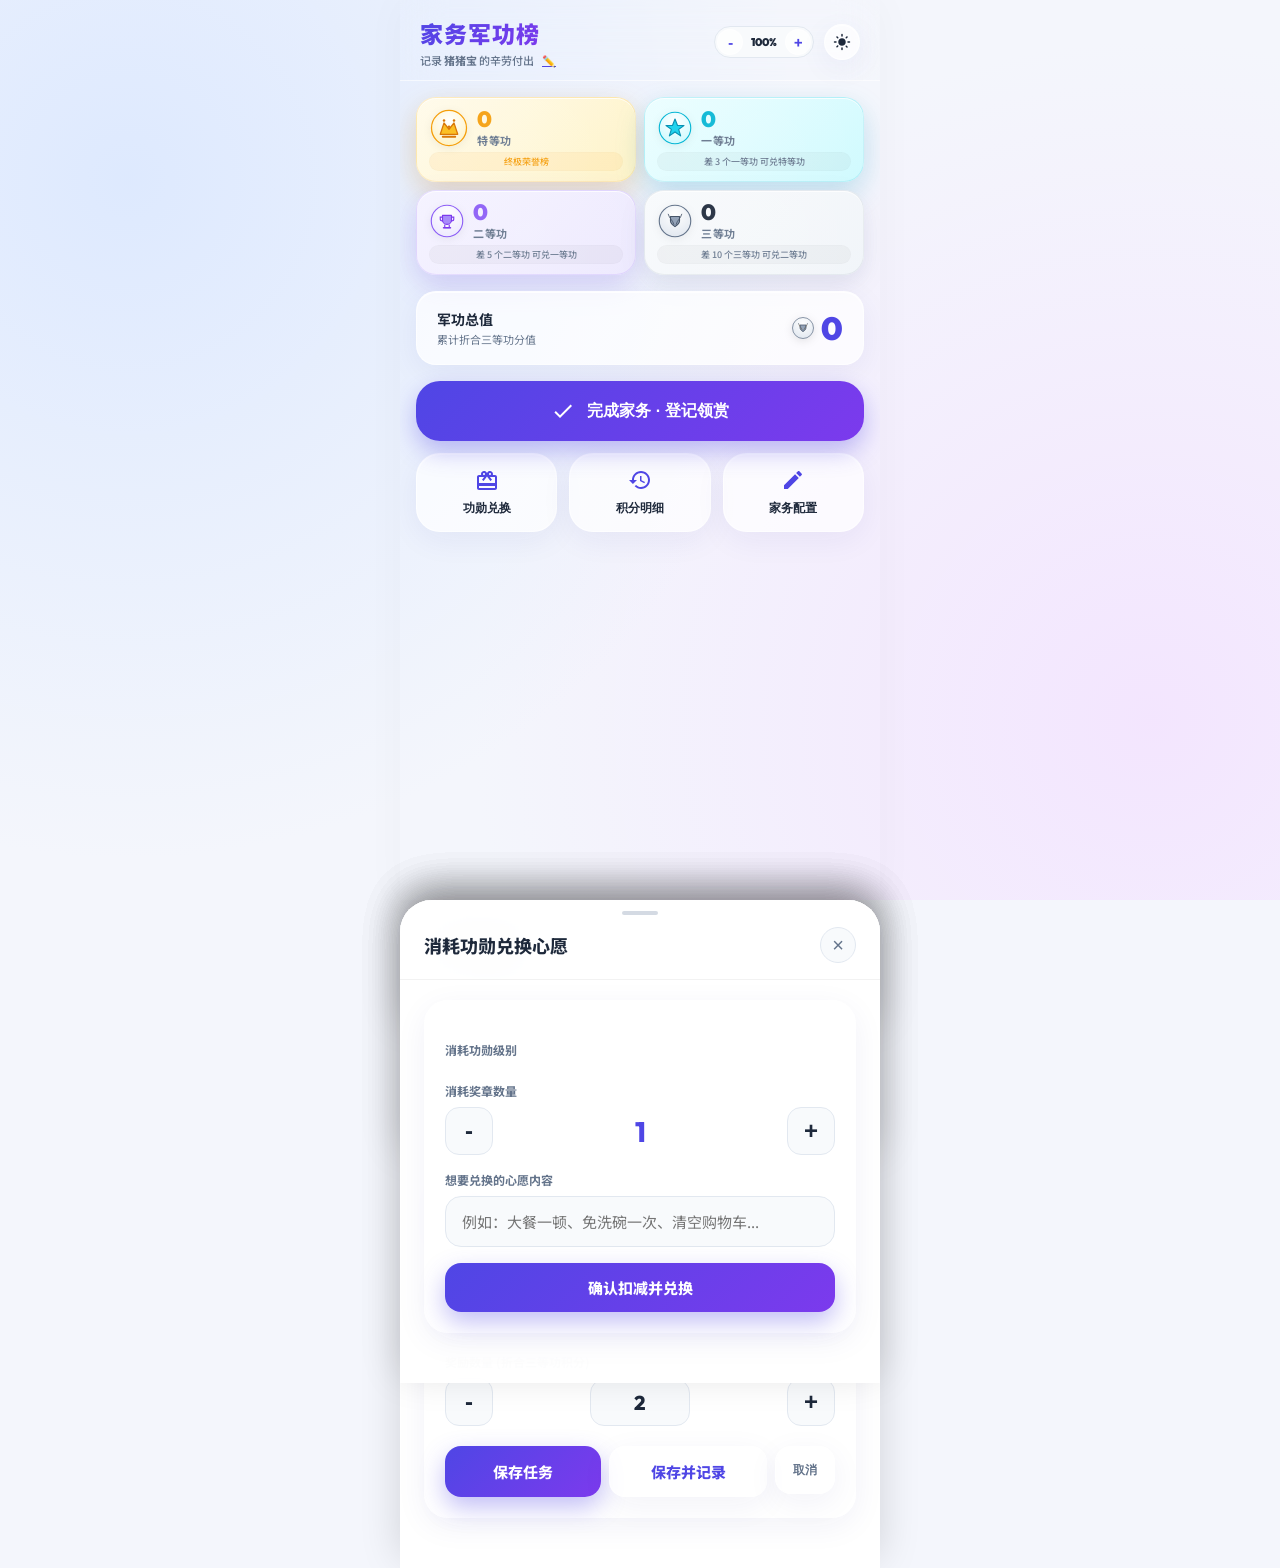
==== commit 20d418ee: "2" ====
--- a/index.html
+++ b/index.html
@@ -1,5 +1,5 @@
 <!DOCTYPE html>
-<html lang="zh-CN">
+<html lang="zh-CN" data-theme="light">
 
 <head>
     <meta charset="UTF-8">
@@ -8,193 +8,307 @@
     <title>家务军功榜</title>
     <link rel="preconnect" href="https://fonts.googleapis.com">
     <link rel="preconnect" href="https://fonts.gstatic.com" crossorigin>
-    <link
-        href="https://fonts.googleapis.com/css2?family=Orbitron:wght@400;700;900&family=Noto+Sans+SC:wght@400;700;900&display=swap"
-        rel="stylesheet">
     <link rel="stylesheet" href="styles.css">
 </head>
 
 <body>
 
     <div id="appShell">
-    <header>
-        <h1>家务军功榜</h1>
-        <div class="scale-control">
-            <button class="scale-btn" onclick="adjustAppScale(-5)" aria-label="缩小">-</button>
-            <button class="scale-value" id="scaleValue" onclick="setAppScale(100)">100%</button>
-            <button class="scale-btn" onclick="adjustAppScale(5)" aria-label="放大">+</button>
-        </div>
-    </header>
-
-    <div id="dashboard">
-        <!-- 功勋卡片 -->
-        <div class="merit-summary">
-            <!-- 特等功 -->
-            <div class="merit-card special">
-                <div class="merit-count" id="count-special">0</div>
-                <div class="merit-label">特等功</div>
-                <div class="merit-footer">
-                    <div class="next-level-progress">终极荣誉</div>
-
-                </div>
-            </div>
-
-            <!-- 一等功 -->
-            <div class="merit-card first">
-                <div class="merit-count" id="count-first">0</div>
-                <div class="merit-label">一等功</div>
-
-                    <div class="next-level-progress" id="progress-first">差3 个一等功 可兑换 特等功</div>
-
-
-            </div>
-
-            <!-- 二等功 -->
-            <div class="merit-card second">
-                <div class="merit-count" id="count-second">0</div>
-                <div class="merit-label">二等功</div>
-                <div class="next-level-progress" id="progress-second">差5 个二等功 可兑换 一等功</div>
-            </div>
-
-            <!-- 三等功 -->
-            <div class="merit-card third">
-                <div class="merit-count" id="count-third">0</div>
-                <div class="merit-label">三等功</div>
-                <div class="next-level-progress" id="progress-third">差10 个三等功 可兑换 二等功</div>
-            </div>
-        </div>
-
-        <div class="total-banner">
-            军功总值: <strong id="total-merits">0</strong> (折合三等功)
-        </div>
-
-        <!-- 操作区 -->
-        <div class="action-grid">
-            <div class="action-btn primary" onclick="showModal('completeTaskModal')">
-                <svg viewBox="0 0 24 24">
-                    <path d="M9 16.17L4.83 12l-1.42 1.41L9 19 21 7l-1.41-1.41z" />
-                </svg>
-                <span>完成家务 (领赏)</span>
-            </div>
-
-            <div class="action-btn" onclick="openRedeem()">
-                <svg viewBox="0 0 24 24">
-                    <path
-                        d="M20 7h-2.18c.11-.31.18-.65.18-1 0-1.66-1.34-3-3-3-1.05 0-1.96.54-2.5 1.35L12 5.02l-.5-.67C10.96 3.54 10.05 3 9 3 7.34 3 6 4.34 6 6c0 .35.07.69.18 1H4c-1.11 0-1.99.89-1.99 2L2 20c0 1.11.89 2 2 2h16c1.11 0 2-.89 2-2V9c0-1.11-.89-2-2-2zM15 5c.55 0 1 .45 1 1s-.45 1-1 1-1-.45-1-1 .45-1 1-1zM9 5c.55 0 1 .45 1 1s-.45 1-1 1-1-.45-1-1 .45-1 1-1zm11 15H4v-2h16v2zm0-5H4V9h5.08L7 11.83 8.62 13 12 8.4l3.38 4.6L17 11.83 14.92 9H20v6z" />
-                </svg>
-                <span>兑换功勋</span>
-            </div>
-
-            <div class="action-btn" onclick="showModal('historyModal')">
-                <svg viewBox="0 0 24 24">
-                    <path
-                        d="M13 3c-4.97 0-9 4.03-9 9H1l3.89 3.89.07.14L9 12H6c0-3.87 3.13-7 7-7s7 3.13 7 7-3.13 7-7 7c-1.93 0-3.68-.79-4.94-2.06l-1.42 1.42C8.27 19.99 10.51 21 13 21c4.97 0 9-4.03 9-9s-4.03-9-9-9zm-1 5v5l4.28 2.14.72-1.21-3.5-1.75V8H12z" />
-                </svg>
-                <span>积分历史</span>
-            </div>
-
-            <div class="action-btn" onclick="showModal('manageModal')">
-                <svg viewBox="0 0 24 24">
-                    <path
-                        d="M3 17.25V21h3.75L17.81 9.94l-3.75-3.75L3 17.25zM20.71 7.04c.39-.39.39-1.02 0-1.41l-2.34-2.34c-.39-.39-1.02-.39-1.41 0l-1.83 1.83 3.75 3.75 1.83-1.83z" />
-                </svg>
-                <span>家务管理</span>
-            </div>
-        </div>
+        <header>
+            <div class="header-title-area">
+                <h1>家务军功榜</h1>
+                <div class="hero-subtitle">
+                    <span>记录 <strong id="heroNameDisplay">猪猪宝</strong> 的辛劳付出</span>
+                    <span class="edit-hero-btn" onclick="editHeroName()" title="修改昵称" style="cursor: pointer; margin-left: 4px;">✏️</span>
+                </div>
+            </div>
+            <div class="header-actions">
+                <!-- 直接在主页表面调缩放，直观观察效果 -->
+                <div class="scale-control" style="display: flex; align-items: center; gap: 2px;">
+                    <button class="scale-btn" onclick="adjustAppScale(-5)" aria-label="缩小">-</button>
+                    <span id="scaleValue" style="min-width: 38px; text-align: center; font-size:11px; font-weight:900; font-family:'Outfit';">100%</span>
+                    <button class="scale-btn" onclick="adjustAppScale(5)" aria-label="放大">+</button>
+                </div>
+                <button class="header-btn theme-toggle-btn" onclick="toggleTheme()" aria-label="切换主题" id="themeToggleBtn">
+                    <!-- 默认展示太阳（浅色模式），在JS中动态切换 -->
+                    <svg viewBox="0 0 24 24" id="theme-icon">
+                        <path d="M12 7c-2.76 0-5 2.24-5 5s2.24 5 5 5 5-2.24 5-5-2.24-5-5-5zM2 13h2c.55 0 1-.45 1-1s-.45-1-1-1H2c-.55 0-1 .45-1 1s.45 1 1 1zm18 0h2c.55 0 1-.45 1-1s-.45-1-1-1h-2c-.55 0-1 .45-1 1s.45 1 1 1zM11 2v2c0 .55.45 1 1 1s1-.45 1-1V2c0-.55-.45-1-1-1s-1 .45-1 1zm0 18v2c0 .55.45 1 1 1s1-.45 1-1v-2c0-.55-.45-1-1-1s-1 .45-1 1zM5.99 4.58c-.39-.39-1.03-.39-1.41 0s-.39 1.03 0 1.41l1.06 1.06c.39.39 1.03.39 1.41 0s.39-1.03 0-1.41L5.99 4.58zm12.37 12.37c-.39-.39-1.03-.39-1.41 0s-.39 1.03 0 1.41l1.06 1.06c.39.39 1.03.39 1.41 0s.39-1.03 0-1.41l-1.06-1.06zm1.06-10.96c.39-.39.39-1.03 0-1.41s-1.03-.39-1.41 0l-1.06 1.06c-.39.39-.39 1.03 0 1.41s1.03.39 1.41 0l1.06-1.06zM7.05 18.01c.39-.39.39-1.03 0-1.41s-1.03-.39-1.41 0l-1.06 1.06c-.39.39-.39 1.03 0 1.41s1.03.39 1.41 0l1.06-1.06z"/>
+                    </svg>
+                </button>
+            </div>
+        </header>
+
+        <div id="dashboard">
+            <!-- 功勋卡片网格 -->
+            <div class="merit-summary">
+                <!-- 特等功 -->
+                <div class="merit-card special">
+                    <div class="badge-container">
+                        <svg viewBox="0 0 64 64" fill="none" xmlns="http://www.w3.org/2000/svg">
+                            <circle cx="32" cy="32" r="28" fill="url(#special-grad)" stroke="#f59e0b" stroke-width="2"/>
+                            <path d="M18 42 L24 24 L32 34 L40 24 L46 42 Z" fill="#fbbf24" stroke="#d97706" stroke-width="2" stroke-linejoin="round"/>
+                            <circle cx="24" cy="20" r="2" fill="#d97706"/>
+                            <circle cx="32" cy="30" r="2" fill="#d97706"/>
+                            <circle cx="40" cy="20" r="2" fill="#d97706"/>
+                            <path d="M22 46 H42" stroke="#d97706" stroke-width="3" stroke-linecap="round"/>
+                            <defs>
+                                <radialGradient id="special-grad" cx="50%" cy="30%" r="70%">
+                                    <stop offset="0%" stop-color="#ffffff"/>
+                                    <stop offset="100%" stop-color="#fef3c7"/>
+                                </radialGradient>
+                            </defs>
+                        </svg>
+                    </div>
+                    <div class="merit-info">
+                        <div class="merit-count" id="count-special">0</div>
+                        <div class="merit-label">特等功</div>
+                    </div>
+                    <div class="next-level-progress">终极荣誉榜</div>
+                </div>
+
+                <!-- 一等功 -->
+                <div class="merit-card first">
+                    <div class="badge-container">
+                        <svg viewBox="0 0 64 64" fill="none" xmlns="http://www.w3.org/2000/svg">
+                            <circle cx="32" cy="32" r="28" fill="url(#first-grad)" stroke="#06b6d4" stroke-width="2"/>
+                            <path d="M32 16 L36.5 27.5 H48 L38.5 34.5 L42 46 L32 39 L22 46 L25.5 34.5 L16 27.5 H27.5 Z" fill="#22d3ee" stroke="#0891b2" stroke-width="2" stroke-linejoin="round"/>
+                            <defs>
+                                <radialGradient id="first-grad" cx="50%" cy="30%" r="70%">
+                                    <stop offset="0%" stop-color="#ffffff"/>
+                                    <stop offset="100%" stop-color="#cffafe"/>
+                                </radialGradient>
+                            </defs>
+                        </svg>
+                    </div>
+                    <div class="merit-info">
+                        <div class="merit-count" id="count-first">0</div>
+                        <div class="merit-label">一等功</div>
+                    </div>
+                    <div class="next-level-progress" id="progress-first">差 3 个可兑特等功</div>
+                </div>
+
+                <!-- 二等功 -->
+                <div class="merit-card second">
+                    <div class="badge-container">
+                        <svg viewBox="0 0 64 64" fill="none" xmlns="http://www.w3.org/2000/svg">
+                            <circle cx="32" cy="32" r="28" fill="url(#second-grad)" stroke="#8b5cf6" stroke-width="2"/>
+                            <path d="M24 22 H40 V30 C40 35 36 38 32 38 C28 38 24 35 24 30 Z" fill="#a78bfa" stroke="#7c3aed" stroke-width="2" stroke-linejoin="round"/>
+                            <path d="M28 38 V44 H36 V38" stroke="#7c3aed" stroke-width="2"/>
+                            <path d="M26 44 H38" stroke="#7c3aed" stroke-width="3" stroke-linecap="round"/>
+                            <path d="M24 25 H20 V29 C20 31 22 32 24 32" stroke="#7c3aed" stroke-width="2" stroke-linecap="round"/>
+                            <path d="M40 25 H44 V29 C44 31 42 32 40 32" stroke="#7c3aed" stroke-width="2" stroke-linecap="round"/>
+                            <defs>
+                                <radialGradient id="second-grad" cx="50%" cy="30%" r="70%">
+                                    <stop offset="0%" stop-color="#ffffff"/>
+                                    <stop offset="100%" stop-color="#ede9fe"/>
+                                </radialGradient>
+                            </defs>
+                        </svg>
+                    </div>
+                    <div class="merit-info">
+                        <div class="merit-count" id="count-second">0</div>
+                        <div class="merit-label">二等功</div>
+                    </div>
+                    <div class="next-level-progress" id="progress-second">差 5 个可兑一等功</div>
+                </div>
+
+                <!-- 三等功 -->
+                <div class="merit-card third">
+                    <div class="badge-container">
+                        <svg viewBox="0 0 64 64" fill="none" xmlns="http://www.w3.org/2000/svg">
+                            <circle cx="32" cy="32" r="28" fill="url(#third-grad)" stroke="#64748b" stroke-width="2"/>
+                            <path d="M24 24 V32 C24 37 32 42 32 42 C32 42 40 37 40 32 V24 Z" fill="#94a3b8" stroke="#475569" stroke-width="2" stroke-linejoin="round"/>
+                            <path d="M20 20 C22 28 28 30 30 38" stroke="#475569" stroke-width="1.5" stroke-linecap="round"/>
+                            <path d="M44 20 C42 28 36 30 34 38" stroke="#475569" stroke-width="1.5" stroke-linecap="round"/>
+                            <defs>
+                                <radialGradient id="third-grad" cx="50%" cy="30%" r="70%">
+                                    <stop offset="0%" stop-color="#ffffff"/>
+                                    <stop offset="100%" stop-color="#e2e8f0"/>
+                                </radialGradient>
+                            </defs>
+                        </svg>
+                    </div>
+                    <div class="merit-info">
+                        <div class="merit-count" id="count-third">0</div>
+                        <div class="merit-label">三等功</div>
+                    </div>
+                    <div class="next-level-progress" id="progress-third">差 10 个可兑二等功</div>
+                </div>
+            </div>
+
+            <!-- 积分展示条 -->
+            <div class="total-banner">
+                <div class="total-banner-label">
+                    <span>军功总值</span>
+                    <span>累计折合三等功分值</span>
+                </div>
+                <div class="total-banner-value">
+                    <!-- 替换为三等功的盾牌徽章 -->
+                    <svg viewBox="0 0 64 64" fill="none" xmlns="http://www.w3.org/2000/svg" style="width: 24px; height: 24px; filter: drop-shadow(0 2px 4px rgba(0,0,0,0.1));">
+                        <circle cx="32" cy="32" r="28" fill="url(#third-grad)" stroke="#64748b" stroke-width="2"/>
+                        <path d="M24 24 V32 C24 37 32 42 32 42 C32 42 40 37 40 32 V24 Z" fill="#94a3b8" stroke="#475569" stroke-width="2" stroke-linejoin="round"/>
+                        <path d="M20 20 C22 28 28 30 30 38" stroke="#475569" stroke-width="1.5" stroke-linecap="round"/>
+                        <path d="M44 20 C42 28 36 30 34 38" stroke="#475569" stroke-width="1.5" stroke-linecap="round"/>
+                    </svg>
+                    <strong id="total-merits">0</strong>
+                </div>
+            </div>
+
+            <!-- 底部操作区 -->
+            <div class="action-grid">
+                <button class="action-btn primary" onclick="showModal('completeTaskModal')" aria-label="登记已完成的家务，领取奖励">
+                    <svg viewBox="0 0 24 24">
+                        <path d="M9 16.17L4.83 12l-1.42 1.41L9 19 21 7l-1.41-1.41z" />
+                    </svg>
+                    <span>完成家务 · 登记领赏</span>
+                </button>
+
+                <button class="action-btn" onclick="openRedeem()">
+                    <svg viewBox="0 0 24 24">
+                        <path d="M20 7h-2.18c.11-.31.18-.65.18-1 0-1.66-1.34-3-3-3-1.05 0-1.96.54-2.5 1.35L12 5.02l-.5-.67C10.96 3.54 10.05 3 9 3 7.34 3 6 4.34 6 6c0 .35.07.69.18 1H4c-1.11 0-1.99.89-1.99 2L2 20c0 1.11.89 2 2 2h16c1.11 0 2-.89 2-2V9c0-1.11-.89-2-2-2zM15 5c.55 0 1 .45 1 1s-.45 1-1 1-1-.45-1-1 .45-1 1-1zM9 5c.55 0 1 .45 1 1s-.45 1-1 1-1-.45-1-1 .45-1 1-1zm11 15H4v-2h16v2zm0-5H4V9h5.08L7 11.83 8.62 13 12 8.4l3.38 4.6L17 11.83 14.92 9H20v6z" />
+                    </svg>
+                    <span>功勋兑换</span>
+                </button>
+
+                <button class="action-btn" onclick="showModal('historyModal')">
+                    <svg viewBox="0 0 24 24">
+                        <path d="M13 3c-4.97 0-9 4.03-9 9H1l3.89 3.89.07.14L9 12H6c0-3.87 3.13-7 7-7s7 3.13 7 7-3.13 7-7 7c-1.93 0-3.68-.79-4.94-2.06l-1.42 1.42C8.27 19.99 10.51 21 13 21c4.97 0 9-4.03 9-9s-4.03-9-9-9zm-1 5v5l4.28 2.14.72-1.21-3.5-1.75V8H12z" />
+                    </svg>
+                    <span>积分明细</span>
+                </button>
+
+                <button class="action-btn" onclick="showModal('manageModal')">
+                    <svg viewBox="0 0 24 24">
+                        <path d="M3 17.25V21h3.75L17.81 9.94l-3.75-3.75L3 17.25zM20.71 7.04c.39-.39.39-1.02 0-1.41l-2.34-2.34c-.39-.39-1.02-.39-1.41 0l-1.83 1.83 3.75 3.75 1.83-1.83z" />
+                    </svg>
+                    <span>家务配置</span>
+                </button>
+            </div>
+        </div>
+
+        <!-- 底部抽屉弹窗列表 -->
+
+        <!-- 1. 完成家务抽屉 -->
+        <div id="completeTaskModal" class="modal-drawer">
+            <div class="drawer-overlay" onclick="closeModal('completeTaskModal')"></div>
+            <div class="drawer-content">
+                <div class="drawer-header">
+                    <h2 class="drawer-title">选择完成的任务</h2>
+                    <button class="close-btn" onclick="closeModal('completeTaskModal')" aria-label="关闭">&times;</button>
+                </div>
+                <div class="drawer-body" id="taskList">
+                    <!-- 动态生成任务卡片 -->
+                </div>
+            </div>
+        </div>
+
+        <!-- 2. 积分明细抽屉 -->
+        <div id="historyModal" class="modal-drawer">
+            <div class="drawer-overlay" onclick="closeModal('historyModal')"></div>
+            <div class="drawer-content">
+                <div class="drawer-header">
+                    <h2 class="drawer-title">积分历史明细</h2>
+                    <button class="close-btn" onclick="closeModal('historyModal')" aria-label="关闭">&times;</button>
+                </div>
+                <div class="drawer-body">
+                    <div class="io-toolbar">
+                        <button class="io-btn" onclick="exportHistory()">导出历史</button>
+                        <button class="io-btn" onclick="triggerImport('history')">导入合并</button>
+                    </div>
+                    <div id="historyList"></div>
+                    <div style="padding: 24px 0 10px; text-align: center;">
+                        <button class="io-btn" style="color:var(--danger-color); width: 100%; border-color: rgba(239, 68, 68, 0.15); background: rgba(239, 68, 68, 0.04);" onclick="clearAllHistory()">清空所有记录 (不可逆)</button>
+                    </div>
+                </div>
+            </div>
+        </div>
+
+        <!-- 3. 家务配置与管理抽屉 -->
+        <div id="manageModal" class="modal-drawer">
+            <div class="drawer-overlay" onclick="closeModal('manageModal')"></div>
+            <div class="drawer-content">
+                <div class="drawer-header">
+                    <h2 class="drawer-title">家务管理配置</h2>
+                    <button class="close-btn" onclick="closeModal('manageModal')" aria-label="关闭">&times;</button>
+                </div>
+
+                <div class="drawer-body">
+                    <div class="io-toolbar">
+                        <button class="io-btn" onclick="exportTasks()">导出配置</button>
+                        <button class="io-btn" onclick="triggerImport('tasks')">导入配置</button>
+                    </div>
+
+                    <div class="add-task-form">
+                        <label class="form-label" id="form-title">添加新家务</label>
+                        <input type="text" id="newTaskName" class="form-input" placeholder="请输入家务名称，如：擦桌子">
+
+                        <label class="form-label">选择家务图标</label>
+                        <div class="icon-selector-grid" id="iconSelector">
+                            <!-- JS 动态填充图标选项 -->
+                        </div>
+
+                        <label class="form-label">奖励数量 (折合三等功积分)</label>
+                        <div class="counter-input">
+                            <button class="counter-btn" onclick="adjustReward(-1)">-</button>
+                            <input type="number" id="newTaskReward" class="counter-value-input" value="2" min="1" inputmode="numeric">
+                            <button class="counter-btn" onclick="adjustReward(1)">+</button>
+                        </div>
+
+                        <div class="task-form-actions">
+                            <button class="btn-primary-main" id="saveTaskBtn" onclick="saveNewOrEditedTask()">保存任务</button>
+                            <button class="btn-primary-main secondary" id="saveAndRecordTaskBtn" onclick="saveAndRecordTask()">保存并记录</button>
+                            <button class="io-btn" style="flex: 0 0 60px; height: 48px; border-radius: 16px; margin-bottom:0;" onclick="resetTaskForm()">取消</button>
+                        </div>
+                    </div>
+
+                    <div id="manageTaskList"></div>
+
+                </div>
+            </div>
+        </div>
+
+        <!-- 4. 兑换奖励抽屉 -->
+        <div id="redeemModal" class="modal-drawer">
+            <div class="drawer-overlay" onclick="closeModal('redeemModal')"></div>
+            <div class="drawer-content">
+                <div class="drawer-header">
+                    <h2 class="drawer-title">消耗功勋兑换心愿</h2>
+                    <button class="close-btn" onclick="closeModal('redeemModal')" aria-label="关闭">&times;</button>
+                </div>
+                <div class="drawer-body">
+                    <div class="add-task-form">
+                        <p id="redeemInfo" style="margin-top: 0; margin-bottom: 20px; color: var(--text-secondary); font-size: 13px; font-weight: 500; text-align: center; line-height: 1.5;"></p>
+                        
+                        <label class="form-label">消耗功勋级别</label>
+                        <div class="redeem-rank-options" id="redeemRankOptions">
+                            <!-- 动态生成 -->
+                        </div>
+
+                        <label class="form-label">消耗奖章数量</label>
+                        <div class="redeem-count-input">
+                            <button class="counter-btn" onclick="adjustRedeemCount(-1)">-</button>
+                            <span class="counter-value" id="redeemCount">1</span>
+                            <button class="counter-btn" onclick="adjustRedeemCount(1)">+</button>
+                        </div>
+
+                        <label class="form-label">想要兑换的心愿内容</label>
+                        <input type="text" id="redeemContent" class="form-input" placeholder="例如：大餐一顿、免洗碗一次、清空购物车...">
+
+                        <button class="btn-primary-main" style="width: 100%;" onclick="confirmRedeem()">确认扣减并兑换</button>
+                    </div>
+                </div>
+            </div>
+        </div>
+
+
+        <!-- 全局弹出的信息 Toast -->
+        <div id="toast" class="toast">太棒了！继续加油！</div>
     </div>
 
-    <!-- 弹窗 -->
-
-    <!-- 完成家务弹窗 -->
-    <div id="completeTaskModal" class="modal">
-        <div class="modal-header">
-            <h2 class="modal-title">选择已完成任务</h2>
-            <button class="close-btn" onclick="closeModal('completeTaskModal')">&times;</button>
-        </div>
-        <div class="modal-content" id="taskList"></div>
-    </div>
-
-    <!-- 历史记录弹窗 -->
-    <div id="historyModal" class="modal">
-        <div class="modal-header">
-            <h2 class="modal-title">历史记录</h2>
-            <button class="close-btn" onclick="closeModal('historyModal')">&times;</button>
-        </div>
-        <div class="modal-content">
-            <div class="io-toolbar">
-                <button class="io-btn" onclick="exportHistory()">导出记录</button>
-                <button class="io-btn" onclick="triggerImport('history')">导入记录</button>
-            </div>
-            <div id="historyList"></div>
-            <div style="padding: 20px 0; text-align: center;">
-                <button class="io-btn" style="color:var(--danger-color); width: 100%; border-color: rgba(220, 38, 38, 0.2); background: rgba(220, 38, 38, 0.05);" onclick="clearAllHistory()">一键删除所有历史记录</button>
-            </div>
-        </div>
-    </div>
-
-    <!-- 家务管理弹窗 -->
-    <div id="manageModal" class="modal">
-        <div class="modal-header">
-            <h2 class="modal-title">家务管理</h2>
-            <button class="close-btn" onclick="closeModal('manageModal')">&times;</button>
-        </div>
-
-        <div class="modal-content">
-            <div class="io-toolbar">
-                <button class="io-btn" onclick="exportTasks()">导出配置</button>
-                <button class="io-btn" onclick="triggerImport('tasks')">导入配置</button>
-            </div>
-
-            <div class="add-task-form">
-                <label class="form-label" id="form-title">添加新家务</label>
-                <input type="text" id="newTaskName" class="form-input" placeholder="输入家务名称">
-
-                <label class="form-label">奖励数量 (三等功)</label>
-                <div class="counter-input">
-                    <button class="counter-btn" onclick="adjustReward(-1)">-</button>
-                    <input type="number" id="newTaskReward" class="counter-value counter-value-input" value="2" min="1" inputmode="numeric">
-                    <button class="counter-btn" onclick="adjustReward(1)">+</button>
-                </div>
-
-                <div class="task-form-actions">
-                    <button class="btn-primary-main" id="saveTaskBtn" onclick="saveNewOrEditedTask()">保存</button>
-                    <button class="btn-primary-main" id="saveAndRecordTaskBtn" onclick="saveAndRecordTask()">保存并记录</button>
-                    <button class="io-btn task-form-cancel" onclick="resetTaskForm()">取消</button>
-                </div>
-            </div>
-
-            <div id="manageTaskList"></div>
-        </div>
-    </div>
-
+    <!-- 粒子礼花画布 -->
+    <canvas id="confettiCanvas"></canvas>
+    
     <input type="file" id="importInput" style="display: none" accept=".json">
-
-    <!-- 兑换弹窗 -->
-    <div id="redeemModal" class="modal">
-        <div class="modal-header">
-            <h2 class="modal-title">兑换军功奖励</h2>
-            <button class="close-btn" onclick="closeModal('redeemModal')">&times;</button>
-        </div>
-        <div class="modal-content">
-            <div class="add-task-form">
-                <p id="redeemInfo" style="margin-bottom: 20px; color: var(--text-secondary); font-size: 15px; font-weight: 700; text-align: center;"></p>
-                <label class="form-label">消耗功勋类型</label>
-                <div class="redeem-rank-options" id="redeemRankOptions"></div>
-                <label class="form-label">消耗数量</label>
-                <div class="redeem-count-input">
-                    <button class="counter-btn" onclick="adjustRedeemCount(-1)">-</button>
-                    <span class="counter-value" id="redeemCount">1</span>
-                    <button class="counter-btn" onclick="adjustRedeemCount(1)">+</button>
-                </div>
-                <label class="form-label">想要兑换的内容</label>
-                <input type="text" id="redeemContent" class="form-input" placeholder="例如：大餐一顿、新游戏、休息一天...">
-
-                <button class="btn-primary-main" style="width: 100%;" onclick="confirmRedeem()">确定兑换</button>
-            </div>
-        </div>
-    </div>
-    <div id="toast" class="toast">太棒了！继续加油！</div>
-    </div>
 
     <script src="app.js"></script>
 </body>
--- a/styles.css
+++ b/styles.css
@@ -1,655 +1,1166 @@
+@import url('https://fonts.googleapis.com/css2?family=Outfit:wght@400;600;800;900&family=Noto+Sans+SC:wght@300;400;500;700;900&display=swap');
+
 :root {
-            --app-scale: 1;
-            /* 浅色主题 */
-            --bg-color: #f1f5f9;
-            --card-bg: rgba(255, 255, 255, 0.85);
-            --card-border: rgba(255, 255, 255, 0.5);
-            --card-shadow: 0 10px 25px -5px rgba(0, 0, 0, 0.05), 0 8px 10px -6px rgba(0, 0, 0, 0.05);
-            --text-primary: #0f172a;
-            --text-secondary: #121820;
-            --accent-color: #2563eb;
-            --success-color: #059669;
-            --danger-color: #dc2626;
-
-            /* 功勋等级颜色 */
-            --rank-special: #d97706;
-            --rank-first: #0891b2;
-            --rank-second: #7c3aed;
-            --rank-third: #475569;
-
-            --special-glow: 0 10px 20px rgba(217, 119, 6, 0.15);
-            --first-glow: 0 10px 20px rgba(8, 145, 178, 0.15);
-            --second-glow: 0 10px 20px rgba(124, 58, 237, 0.15);
-            --third-glow: 0 5px 15px rgba(71, 85, 105, 0.1);
-        }
-
-        * {
-            box-sizing: border-box;
-            user-select: none;
-            -webkit-tap-highlight-color: transparent;
-        }
-
-        body {
-            margin: 0;
-            padding: 0;
-            font-family: 'Noto Sans SC', sans-serif;
-            background-color: var(--bg-color);
-            background-image: 
-                radial-gradient(circle at 50% 0%, #ffffff 0%, transparent 70%),
-                radial-gradient(circle at 0% 100%, #e2e8f0 0%, transparent 40%);
-            color: var(--text-primary);
-            height: 100vh;
-            overflow: hidden;
-            display: flex;
-            justify-content: center;
-        }
-
-        #appShell {
-            width: calc(100% / var(--app-scale));
-            height: calc(100vh / var(--app-scale));
-            display: flex;
-            flex-direction: column;
-            transform: scale(var(--app-scale));
-            transform-origin: top center;
-        }
-
-        /* --- 页头 --- */
-        header {
-            padding: 10px 20px 8px;
-            text-align: center;
-            border-bottom: 1px solid rgba(0, 0, 0, 0.05);
-            background: rgba(255, 255, 255, 0.5);
-            backdrop-filter: blur(10px);
-            flex: 0 0 auto;
-        }
-
-        h1 {
-            margin: 0;
-            font-size: 24px;
-            font-weight: 900;
-            letter-spacing: 2px;
-            background: linear-gradient(to right, #2563eb, #7c3aed);
-            -webkit-background-clip: text;
-            -webkit-text-fill-color: transparent;
-            font-family: 'Orbitron', 'Noto Sans SC', sans-serif;
-        }
-
-        .scale-control {
-            display: inline-flex;
-            align-items: center;
-            justify-content: center;
-            gap: 4px;
-            margin-top: 7px;
-            padding: 4px;
-            border-radius: 999px;
-            background: rgba(255, 255, 255, 0.78);
-            border: 1px solid rgba(37, 99, 235, 0.14);
-            box-shadow: 0 8px 20px rgba(15, 23, 42, 0.06);
-            font-size: 12px;
-            color: var(--text-secondary);
-            font-weight: 700;
-        }
-
-        .scale-btn,
-        .scale-value {
-            height: 28px;
-            border: none;
-            border-radius: 999px;
-            font-family: inherit;
-            font-weight: 900;
-            cursor: pointer;
-        }
-
-        .scale-btn {
-            width: 32px;
-            background: #eef2ff;
-            color: var(--accent-color);
-            font-size: 18px;
-            line-height: 1;
-        }
-
-        .scale-value {
-            min-width: 58px;
-            padding: 0 12px;
-            background: var(--accent-color);
-            color: white;
-            font-size: 12px;
-        }
-
-        /* --- 仪表盘 --- */
-        #dashboard {
-            flex: 1;
-            padding: 15px;
-            overflow-y: auto;
-            display: flex;
-            flex-direction: column;
-            gap: 12px;
-            margin-bottom: 15px;
-        }
-
-        .merit-summary {
-            display: grid;
-            grid-template-columns: 1fr 1fr;
-            gap: 12px;
-        }
-
-        .merit-card {
-            background: var(--card-bg);
-            backdrop-filter: blur(20px);
-            padding: 8px;
-            border-radius: 20px;
-            display: flex;
-            flex-direction: column;
-            align-items: center;
-            justify-content: center;
-            text-align: center;
-            position: relative;
-            border: 1px solid var(--card-border);
-            box-shadow: var(--card-shadow);
-            transition: all 0.3s cubic-bezier(0.4, 0, 0.2, 1);
-            overflow: hidden;
-        }
-
-        .merit-card::before {
-            content: '';
-            position: absolute;
-            left: 0;
-            top: 0;
-            bottom: 0;
-            width: 6px;
-            border-radius: 6px 0 0 6px;
-        }
-
-        .merit-card.special {
-            grid-column: span 2;
-            box-shadow: var(--special-glow);
-            border-color: rgba(217, 119, 6, 0.2);
-            background: linear-gradient(135deg, #ffffff, #fffbeb);
-        }
-
-        .merit-card.special::before {
-            background: var(--rank-special);
-        }
-
-        .merit-card.special .merit-count {
-            color: var(--rank-special);
-        }
-
-        .merit-card.first {
-            box-shadow: var(--first-glow);
-            border-color: rgba(8, 145, 178, 0.2);
-            background: linear-gradient(135deg, #ffffff, #ecfeff);
-        }
-
-        .merit-card.first::before {
-            background: var(--rank-first);
-        }
-
-        .merit-card.first .merit-count {
-            color: var(--rank-first);
-        }
-
-        .merit-footer {
-            margin-top: 4px;
-            display: flex;
-            align-items: center;
-            justify-content: center;
-            gap: 12px;
-            width: 100%;
-            padding: 0 10px;
-        }
-
-        .merit-footer .next-level-progress {
-            margin-top: 0;
-            flex: 1;
-        }
-
-        .merit-card.second {
-            box-shadow: var(--second-glow);
-            border-color: rgba(124, 58, 237, 0.2);
-            background: linear-gradient(135deg, #ffffff, #f5f3ff);
-        }
-
-        .merit-card.second::before {
-            background: var(--rank-second);
-        }
-
-        .merit-card.second .merit-count {
-            color: var(--rank-second);
-        }
-
-        .merit-card.third {
-            grid-column: span 2;
-            box-shadow: var(--third-glow);
-            border-color: rgba(71, 85, 105, 0.1);
-            background: linear-gradient(135deg, #ffffff, #f8fafc);
-        }
-
-        .merit-card.third::before {
-            background: var(--rank-third);
-        }
-
-        .merit-card.third .merit-count {
-            color: var(--text-primary);
-        }
-
-        .merit-count {
-            font-size: 32px;
-            font-weight: 800;
-            line-height: 1;
-            font-family: 'Orbitron', sans-serif;
-            margin-bottom: 2px;
-        }
-
-        .merit-label {
-            font-size: 20px;
-            color: var(--text-secondary);
-            font-weight: 700;
-            letter-spacing: 1px;
-        }
-
-        .next-level-progress {
-            margin-top: 4px;
-            font-size: 11px;
-            color: var(--text-secondary);
-            background: rgba(0, 0, 0, 0.03);
-            padding: 4px 10px;
-            border-radius: 8px;
-            border: 1px solid rgba(0, 0, 0, 0.03);
-        }
-
-        .total-banner {
-            text-align: center;
-            padding: 8px 12px;
-            border-radius: 16px;
-            background: white;
-            border: 1px solid var(--card-border);
-            box-shadow: var(--card-shadow);
-            font-size: 14px;
-            color: var(--text-secondary);
-            letter-spacing: 1px;
-        }
-
-        .total-banner strong {
-            color: var(--accent-color);
-            font-size: 22px;
-            font-family: 'Orbitron', sans-serif;
-            margin: 0 8px;
-        }
-
-        /* --- Actions Grid --- */
-        .action-grid {
-            display: grid;
-            grid-template-columns: repeat(3, minmax(0, 1fr));
-            gap: 12px;
-            padding-top: 10px;
-        }
-
-        .action-btn {
-            display: flex;
-            flex-direction: column;
-            align-items: center;
-            justify-content: center;
-            gap: 6px;
-            background: white;
-            border: 1px solid var(--card-border);
-            padding: 12px;
-            border-radius: 20px;
-            color: var(--text-primary);
-            font-size: 14px;
-            font-weight: 700;
-            cursor: pointer;
-            box-shadow: var(--card-shadow);
-            transition: all 0.2s;
-        }
-
-        .action-btn svg {
-            width: 28px;
-            height: 28px;
-            fill: var(--accent-color);
-        }
-
-        .action-btn:active {
-            transform: scale(0.96);
-            background: #f8fafc;
-        }
-
-        .action-btn.primary {
-            background: linear-gradient(135deg, #2563eb 0%, #1e40af 100%);
-            color: white;
-            grid-column: span 3;
-            flex-direction: row;
-            padding: 16px;
-            font-size: 18px;
-            box-shadow: 0 10px 25px -5px rgba(37, 99, 235, 0.4);
-            border: none;
-        }
-
-        .action-btn.primary svg {
-            fill: white;
-            width: 32px;
-            height: 32px;
-        }
-
-        /* --- Modals --- */
-        .modal {
-            position: fixed;
-            top: 0;
-            left: 0;
-            width: 100%;
-            height: 100%;
-            background: #f8fafc;
-            z-index: 100;
-            display: flex;
-            flex-direction: column;
-            transform: translateY(100%);
-            transition: transform 0.4s cubic-bezier(0.16, 1, 0.3, 1);
-        }
-
-        .modal.active {
-            transform: translateY(0);
-        }
-
-        .modal-header {
-            display: flex;
-            justify-content: space-between;
-            align-items: center;
-            padding: 20px;
-            border-bottom: 1px solid rgba(0, 0, 0, 0.05);
-            background: white;
-        }
-
-        .modal-title {
-            font-size: 20px;
-            font-weight: 800;
-            font-family: 'Orbitron', sans-serif;
-            color: var(--accent-color);
-        }
-
-        .close-btn {
-            background: #f1f5f9;
-            border: none;
-            color: var(--text-secondary);
-            width: 40px;
-            height: 40px;
-            border-radius: 12px;
-            display: flex;
-            align-items: center;
-            justify-content: center;
-            font-size: 28px;
-            cursor: pointer;
-        }
-
-        .modal-content {
-            flex: 1;
-            overflow-y: auto;
-            padding: 20px;
-        }
-
-        /* List Items */
-        .list-item {
-            background: white;
-            margin-bottom: 12px;
-            padding: 18px;
-            border-radius: 16px;
-            display: flex;
-            justify-content: space-between;
-            align-items: center;
-            border: 1px solid #e2e8f0;
-            box-shadow: 0 2px 10px rgba(0, 0, 0, 0.02);
-            animation: slideIn 0.3s ease;
-            transition: all 0.2s ease;
-        }
-
-        .list-item:active {
-            transform: scale(0.98);
-            background: #f8fafc;
-        }
-
-        @keyframes slideIn {
-            from { opacity: 0; transform: translateY(10px); }
-            to { opacity: 1; transform: translateY(0); }
-        }
-
-        .item-name {
-            font-size: 16px;
-            font-weight: 700;
-            color: var(--text-primary);
-        }
-
-        .item-reward {
-            font-size: 15px;
-            color: var(--success-color);
-            font-weight: 800;
-            font-family: 'Orbitron', sans-serif;
-        }
-
-        .item-reward.negative {
-            color: var(--danger-color);
-        }
-
-        .item-time {
-            font-size: 12px;
-            color: var(--text-secondary);
-            margin-top: 4px;
-        }
-
-        .btn-icon {
-            width: 48px;
-            height: 48px;
-            border-radius: 14px;
-            background: #f1f5f9;
-            border: none;
-            display: flex;
-            align-items: center;
-            justify-content: center;
-            cursor: pointer;
-            transition: all 0.2s;
-            font-size: 20px;
-        }
-
-        .btn-icon.edit { color: var(--accent-color); margin-right: 8px; font-size: 20px; }
-        .btn-icon.delete { color: var(--danger-color); font-size: 24px; }
-
-        .redeem-rank-options {
-            display: grid;
-            grid-template-columns: 1fr 1fr;
-            gap: 10px;
-            margin-bottom: 18px;
-        }
-
-        .redeem-rank-btn {
-            padding: 12px;
-            background: #f8fafc;
-            color: var(--text-primary);
-            border: 1px solid #e2e8f0;
-            border-radius: 12px;
-            font-size: 13px;
-            font-weight: 800;
-            cursor: pointer;
-        }
-
-        .redeem-rank-btn.active {
-            background: var(--accent-color);
-            border-color: var(--accent-color);
-            color: white;
-        }
-
-        .redeem-rank-btn:disabled {
-            cursor: not-allowed;
-            opacity: 0.45;
-        }
-
-        .redeem-count-input {
-            display: flex;
-            align-items: center;
-            justify-content: space-between;
-            gap: 15px;
-            margin-bottom: 20px;
-        }
-
-        /* 表单 */
-        .add-task-form {
-            background: white;
-            padding: 20px;
-            border-radius: 20px;
-            margin-bottom: 24px;
-            border: 1px solid var(--card-border);
-            box-shadow: var(--card-shadow);
-        }
-
-        .form-label {
-            display: block;
-            font-size: 12px;
-            color: var(--text-secondary);
-            margin-bottom: 8px;
-            font-weight: 700;
-            text-transform: uppercase;
-        }
-
-        .form-input {
-            width: 100%;
-            background: #f8fafc;
-            border: 1px solid #e2e8f0;
-            padding: 14px;
-            border-radius: 12px;
-            font-size: 16px;
-            color: var(--text-primary);
-            margin-bottom: 16px;
-            font-family: inherit;
-        }
-
-        .form-input:focus {
-            outline: none;
-            border-color: var(--accent-color);
-            background: white;
-        }
-
-        .counter-input {
-            display: flex;
-            align-items: center;
-            justify-content: space-between;
-            gap: 15px;
-            margin-bottom: 25px;
-        }
-
-        .task-form-actions {
-            display: flex;
-            gap: 10px;
-            flex-wrap: wrap;
-        }
-
-        .task-form-actions .btn-primary-main {
-            min-width: 0;
-        }
-
-        .task-form-cancel {
-            flex: 0 0 calc(33.333% - 7px);
-        }
-
-        .counter-btn {
-            width: 54px;
-            height: 54px;
-            border-radius: 15px;
-            background: #f1f5f9;
-            border: none;
-            font-size: 28px;
-            color: var(--text-primary);
-            cursor: pointer;
-        }
-
-        .counter-value {
-            font-size: 32px;
-            font-weight: 800;
-            font-family: 'Orbitron', sans-serif;
-            color: var(--accent-color);
-        }
-
-        .counter-value-input {
-            width: 110px;
-            text-align: center;
-            border: 1px solid #e2e8f0;
-            border-radius: 12px;
-            background: #f8fafc;
-            padding: 10px 12px;
-            appearance: textfield;
-            -moz-appearance: textfield;
-        }
-
-        .counter-value-input:focus {
-            outline: none;
-            border-color: var(--accent-color);
-            background: white;
-        }
-
-        .counter-value-input::-webkit-outer-spin-button,
-        .counter-value-input::-webkit-inner-spin-button {
-            -webkit-appearance: none;
-            margin: 0;
-        }
-
-        /* 提示 */
-        .toast {
-            position: fixed;
-            top: 20%;
-            left: 50%;
-            transform: translate(-50%, -100%) scale(0.9);
-            background: white;
-            color: var(--text-primary);
-            padding: 20px 35px;
-            border-radius: 25px;
-            font-weight: 800;
-            font-size: 18px;
-            z-index: 2000;
-            opacity: 0;
-            pointer-events: none;
-            transition: all 0.4s cubic-bezier(0.175, 0.885, 0.32, 1.275);
-            box-shadow: 0 20px 50px rgba(0, 0, 0, 0.2);
-            text-align: center;
-            border: 2px solid var(--accent-color);
-        }
-
-        .toast.show {
-            opacity: 1;
-            transform: translate(-50%, 0) scale(1);
-        }
-
-        .io-toolbar {
-            display: flex;
-            gap: 10px;
-            margin-bottom: 20px;
-        }
-
-        .io-btn {
-            font-size: 12px;
-            padding: 12px;
-            flex: 1;
-            background: white;
-            border: 1px solid #e2e8f0;
-            border-radius: 10px;
-            color: var(--text-secondary);
-            font-weight: 700;
-        }
-
-        .btn-primary-main {
-            background: var(--accent-color);
-            color: white;
-            border: none;
-            padding: 18px;
-            border-radius: 15px;
-            font-weight: 800;
-            font-size: 16px;
-            flex: 1;
-            cursor: pointer;
-            font-family: 'Orbitron', sans-serif;
-        }
-
-        @media (max-width: 480px) {
-            .task-form-actions {
-                flex-direction: column;
-            }
-
-            .task-form-cancel {
-                flex: 1;
-            }
-        }
+    --app-scale: 1;
+    
+    /* 浅色主题变量 */
+    --bg-base: #f4f6fc;
+    --bg-glow-1: radial-gradient(circle at 10% 20%, rgba(216, 230, 255, 0.8) 0%, transparent 50%);
+    --bg-glow-2: radial-gradient(circle at 90% 80%, rgba(243, 225, 255, 0.8) 0%, transparent 50%);
+    --card-bg: rgba(255, 255, 255, 0.7);
+    --card-border: rgba(255, 255, 255, 0.6);
+    --card-shadow: 0 8px 32px 0 rgba(31, 38, 135, 0.06), inset 0 1px 0 0 rgba(255, 255, 255, 0.8);
+    --card-shadow-hover: 0 12px 40px 0 rgba(31, 38, 135, 0.12);
+    
+    --text-primary: #1e293b;
+    --text-secondary: #64748b;
+    --text-muted: #94a3b8;
+    
+    --accent-color: #4f46e5;
+    --accent-gradient: linear-gradient(135deg, #4f46e5 0%, #7c3aed 100%);
+    --accent-glow: 0 10px 25px rgba(79, 70, 229, 0.35);
+    
+    --success-color: #10b981;
+    --danger-color: #ef4444;
+    
+    /* 功勋色彩与发光 */
+    --rank-special: #f59e0b;
+    --rank-special-gradient: linear-gradient(135deg, #fffbeb 0%, #fef3c7 100%);
+    --rank-special-glow: 0 12px 30px rgba(245, 158, 11, 0.22);
+    
+    --rank-first: #06b6d4;
+    --rank-first-gradient: linear-gradient(135deg, #ecfeff 0%, #cffafe 100%);
+    --rank-first-glow: 0 12px 30px rgba(6, 182, 212, 0.18);
+    
+    --rank-second: #8b5cf6;
+    --rank-second-gradient: linear-gradient(135deg, #f5f3ff 0%, #ede9fe 100%);
+    --rank-second-glow: 0 12px 30px rgba(139, 92, 246, 0.18);
+    
+    --rank-third: #64748b;
+    --rank-third-gradient: linear-gradient(135deg, #f8fafc 0%, #f1f5f9 100%);
+    --rank-third-glow: 0 8px 20px rgba(100, 116, 139, 0.08);
+
+    --drawer-bg: rgba(255, 255, 255, 0.95);
+    --input-bg: #f8fafc;
+    --input-border: #e2e8f0;
+}
+
+/* 深色主题变量 */
+[data-theme="dark"] {
+    --bg-base: #0b0f19;
+    --bg-glow-1: radial-gradient(circle at 10% 20%, rgba(30, 41, 100, 0.5) 0%, transparent 60%);
+    --bg-glow-2: radial-gradient(circle at 90% 80%, rgba(60, 30, 90, 0.5) 0%, transparent 60%);
+    --card-bg: rgba(22, 28, 45, 0.7);
+    --card-border: rgba(255, 255, 255, 0.05);
+    --card-shadow: 0 8px 32px 0 rgba(0, 0, 0, 0.35), inset 0 1px 0 0 rgba(255, 255, 255, 0.05);
+    --card-shadow-hover: 0 16px 48px 0 rgba(0, 0, 0, 0.5);
+    
+    --text-primary: #f8fafc;
+    --text-secondary: #94a3b8;
+    --text-muted: #64748b;
+    
+    --accent-color: #6366f1;
+    --accent-gradient: linear-gradient(135deg, #6366f1 0%, #a855f7 100%);
+    --accent-glow: 0 12px 30px rgba(99, 102, 241, 0.4);
+    
+    --success-color: #34d399;
+    --danger-color: #f87171;
+    
+    --rank-special: #fbbf24;
+    --rank-special-gradient: linear-gradient(135deg, #2a2005 0%, #1e1502 100%);
+    --rank-special-glow: 0 12px 30px rgba(251, 191, 36, 0.15);
+    
+    --rank-first: #22d3ee;
+    --rank-first-gradient: linear-gradient(135deg, #082d35 0%, #041f24 100%);
+    --rank-first-glow: 0 12px 30px rgba(34, 211, 238, 0.12);
+    
+    --rank-second: #a78bfa;
+    --rank-second-gradient: linear-gradient(135deg, #2e1a47 0%, #1d0f30 100%);
+    --rank-second-glow: 0 12px 30px rgba(167, 139, 250, 0.12);
+    
+    --rank-third: #94a3b8;
+    --rank-third-gradient: linear-gradient(135deg, #1e293b 0%, #182235 100%);
+    --rank-third-glow: 0 8px 20px rgba(148, 163, 184, 0.05);
+
+    --drawer-bg: rgba(15, 23, 42, 0.95);
+    --input-bg: #1e293b;
+    --input-border: #334155;
+}
+
+* {
+    box-sizing: border-box;
+    user-select: none;
+    -webkit-tap-highlight-color: transparent;
+    outline: none;
+}
+
+body {
+    margin: 0;
+    padding: 0;
+    font-family: 'Noto Sans SC', -apple-system, BlinkMacSystemFont, sans-serif;
+    background-color: var(--bg-base);
+    background-image: var(--bg-glow-1), var(--bg-glow-2);
+    background-attachment: fixed;
+    color: var(--text-primary);
+    min-height: 100vh;
+    height: 100vh;
+    overflow: hidden;
+    display: flex;
+    justify-content: center;
+    transition: background-color 0.5s ease;
+}
+
+#appShell {
+    width: calc(100% / var(--app-scale));
+    max-width: calc(480px / var(--app-scale));
+    height: calc(100vh / var(--app-scale));
+    display: flex;
+    flex-direction: column;
+    position: relative;
+    background: transparent;
+    box-shadow: 0 0 40px rgba(0, 0, 0, 0.03);
+    transform: scale(var(--app-scale));
+    transform-origin: top center;
+}
+
+/* 微信/移动端安全区填充 */
+@supports (padding-bottom: env(safe-area-inset-bottom)) {
+    #appShell {
+        padding-bottom: env(safe-area-inset-bottom);
+    }
+}
+
+/* --- 精致页头 --- */
+header {
+    padding: 16px 20px 12px;
+    display: flex;
+    align-items: center;
+    justify-content: space-between;
+    background: rgba(var(--bg-base), 0.35);
+    backdrop-filter: blur(20px);
+    -webkit-backdrop-filter: blur(20px);
+    border-bottom: 1px solid var(--card-border);
+    z-index: 10;
+    flex-shrink: 0;
+}
+
+.header-title-area {
+    display: flex;
+    flex-direction: column;
+    align-items: flex-start;
+}
+
+h1 {
+    margin: 0;
+    font-size: 23px;
+    font-weight: 900;
+    letter-spacing: 1px;
+    background: var(--accent-gradient);
+    -webkit-background-clip: text;
+    -webkit-text-fill-color: transparent;
+    font-family: 'Noto Sans SC', sans-serif;
+}
+
+.hero-subtitle {
+    margin-top: 2px;
+    font-size: 11px;
+    font-weight: 500;
+    color: var(--text-secondary);
+    display: flex;
+    align-items: center;
+    gap: 4px;
+}
+
+.hero-subtitle .edit-hero-btn {
+    cursor: pointer;
+    color: var(--accent-color);
+    text-decoration: underline;
+    font-weight: 700;
+}
+
+.header-actions {
+    display: flex;
+    align-items: center;
+    gap: 10px;
+}
+
+/* 圆形轻量控制按钮 */
+.header-btn {
+    width: 36px;
+    height: 36px;
+    border-radius: 50%;
+    background: var(--card-bg);
+    border: 1px solid var(--card-border);
+    box-shadow: var(--card-shadow);
+    color: var(--text-primary);
+    display: flex;
+    align-items: center;
+    justify-content: center;
+    cursor: pointer;
+    transition: all 0.2s cubic-bezier(0.4, 0, 0.2, 1);
+}
+
+.header-btn:active {
+    transform: scale(0.9);
+}
+
+.header-btn svg {
+    width: 18px;
+    height: 18px;
+    fill: currentColor;
+    transition: transform 0.4s ease;
+}
+
+[data-theme="dark"] .theme-toggle-btn svg {
+    transform: rotate(180deg);
+}
+
+/* --- 仪表盘主区域 --- */
+#dashboard {
+    flex: 1;
+    padding: 16px;
+    overflow-y: auto;
+    display: flex;
+    flex-direction: column;
+    gap: 16px;
+    scrollbar-width: none; /* Firefox */
+}
+
+#dashboard::-webkit-scrollbar {
+    display: none; /* Chrome/Safari */
+}
+
+/* 功勋总结网格 */
+.merit-summary {
+    display: grid;
+    grid-template-columns: 1fr 1fr;
+    gap: 8px;
+}
+
+/* 功勋卡片基础样式 */
+.merit-card {
+    background: var(--card-bg);
+    backdrop-filter: blur(20px);
+    -webkit-backdrop-filter: blur(20px);
+    padding: 10px 12px;
+    border-radius: 20px;
+    display: grid;
+    grid-template-areas: 
+        "badge info"
+        "prog prog";
+    grid-template-columns: auto 1fr;
+    align-items: center;
+    position: relative;
+    border: 1px solid var(--card-border);
+    box-shadow: var(--card-shadow);
+    transition: all 0.3s cubic-bezier(0.34, 1.56, 0.64, 1);
+    overflow: hidden;
+    gap: 4px 8px;
+}
+
+.merit-card:active {
+    transform: scale(0.97);
+}
+
+/* 勋章发光底色光晕 */
+.merit-card::before {
+    content: '';
+    position: absolute;
+    top: -50%;
+    left: -50%;
+    width: 200%;
+    height: 200%;
+    background: radial-gradient(circle, rgba(255,255,255,0.1) 0%, transparent 60%);
+    pointer-events: none;
+    transition: all 0.5s ease;
+}
+
+/* 勋章SVG样式与动效 */
+.badge-container {
+    grid-area: badge;
+    width: 36px;
+    height: 36px;
+    margin-bottom: 0;
+    display: flex;
+    align-items: center;
+    justify-content: center;
+    position: relative;
+    filter: drop-shadow(0 2px 4px rgba(0,0,0,0.06));
+}
+
+.badge-container svg {
+    width: 100%;
+    height: 100%;
+    transition: transform 0.5s cubic-bezier(0.175, 0.885, 0.32, 1.275);
+}
+
+.merit-card:hover .badge-container svg {
+    transform: scale(1.1) rotate(5deg);
+}
+
+.merit-info {
+    grid-area: info;
+    display: flex;
+    flex-direction: column;
+    justify-content: center;
+    align-items: flex-start;
+}
+
+.merit-count {
+    font-size: 22px;
+    font-weight: 900;
+    line-height: 1;
+    font-family: 'Outfit', sans-serif;
+    letter-spacing: -0.5px;
+}
+
+.merit-label {
+    font-size: 11px;
+    color: var(--text-secondary);
+    font-weight: 700;
+    letter-spacing: 0.5px;
+    margin-bottom: 0;
+    margin-top: 2px;
+}
+
+.next-level-progress {
+    grid-area: prog;
+    font-size: 9px;
+    color: var(--text-secondary);
+    background: rgba(0, 0, 0, 0.03);
+    padding: 2px 8px;
+    border-radius: 99px;
+    border: 1px solid rgba(0, 0, 0, 0.01);
+    font-weight: 500;
+    text-align: center;
+    width: 100%;
+    white-space: nowrap;
+    text-overflow: ellipsis;
+    overflow: hidden;
+    box-sizing: border-box;
+}
+
+[data-theme="dark"] .next-level-progress {
+    background: rgba(255, 255, 255, 0.03);
+    border-color: rgba(255, 255, 255, 0.02);
+}
+
+/* 各等级特化设计 */
+.merit-card.special {
+    background: var(--rank-special-gradient);
+    border-color: rgba(245, 158, 11, 0.15);
+    box-shadow: var(--rank-special-glow), var(--card-shadow);
+}
+.merit-card.special .merit-count { color: var(--rank-special); }
+.merit-card.special .badge-container {
+    width: 40px;
+    height: 40px;
+}
+.merit-card.special .next-level-progress {
+    color: var(--rank-special);
+    background: rgba(245, 158, 11, 0.08);
+}
+
+.merit-card.first {
+    background: var(--rank-first-gradient);
+    border-color: rgba(6, 182, 212, 0.15);
+    box-shadow: var(--rank-first-glow), var(--card-shadow);
+}
+.merit-card.first .merit-count { color: var(--rank-first); }
+
+.merit-card.second {
+    background: var(--rank-second-gradient);
+    border-color: rgba(139, 92, 246, 0.15);
+    box-shadow: var(--rank-second-glow), var(--card-shadow);
+}
+.merit-card.second .merit-count { color: var(--rank-second); }
+
+.merit-card.third {
+    background: var(--rank-third-gradient);
+    border-color: rgba(100, 116, 139, 0.1);
+    box-shadow: var(--rank-third-glow), var(--card-shadow);
+}
+.merit-card.third .merit-count { color: var(--text-primary); }
+.merit-card.third .badge-container {
+    width: 36px;
+    height: 36px;
+}
+
+/* 勋章呼吸悬浮动画 */
+@keyframes float {
+    0%, 100% { transform: translateY(0); }
+    50% { transform: translateY(-4px); }
+}
+.merit-card.special .badge-container svg {
+    animation: float 4s ease-in-out infinite;
+}
+
+/* --- 军功总值大横幅 --- */
+.total-banner {
+    display: grid;
+    grid-template-columns: 1fr auto;
+    align-items: center;
+    gap: 16px;
+    padding: 16px 20px;
+    border-radius: 20px;
+    background: var(--card-bg);
+    border: 1px solid var(--card-border);
+    box-shadow: var(--card-shadow);
+    position: relative;
+}
+
+.total-banner-label {
+    display: flex;
+    flex-direction: column;
+}
+
+.total-banner-label span:first-child {
+    font-size: 14px;
+    font-weight: 700;
+    color: var(--text-primary);
+}
+
+.total-banner-label span:last-child {
+    font-size: 11px;
+    color: var(--text-secondary);
+    margin-top: 2px;
+}
+
+.total-banner-value {
+    display: flex;
+    align-items: center;
+    gap: 6px;
+}
+
+.total-banner-value svg {
+    width: 24px;
+    height: 24px;
+    fill: var(--rank-special);
+    filter: drop-shadow(0 2px 6px rgba(245, 158, 11, 0.4));
+    animation: pulse 2s infinite;
+}
+
+@keyframes pulse {
+    0%, 100% { transform: scale(1); opacity: 1; }
+    50% { transform: scale(1.1); opacity: 0.9; }
+}
+
+.total-banner strong {
+    color: var(--accent-color);
+    font-size: 32px;
+    font-weight: 900;
+    font-family: 'Outfit', sans-serif;
+}
+
+/* --- 操作区网格 --- */
+.action-grid {
+    display: grid;
+    grid-template-columns: repeat(3, 1fr);
+    gap: 12px;
+    margin-bottom: 24px;
+}
+
+/* 基础操作按钮 */
+.action-btn {
+    display: flex;
+    flex-direction: column;
+    align-items: center;
+    justify-content: center;
+    gap: 8px;
+    background: var(--card-bg);
+    border: 1px solid var(--card-border);
+    padding: 14px 10px;
+    border-radius: 24px;
+    color: var(--text-primary);
+    font-size: 12px;
+    font-weight: 700;
+    cursor: pointer;
+    box-shadow: var(--card-shadow);
+    transition: all 0.25s cubic-bezier(0.4, 0, 0.2, 1);
+}
+
+.action-btn svg {
+    width: 24px;
+    height: 24px;
+    fill: var(--accent-color);
+    transition: transform 0.3s ease;
+}
+
+.action-btn:active {
+    transform: scale(0.94);
+    box-shadow: 0 4px 15px rgba(0, 0, 0, 0.02);
+}
+
+.action-btn:hover svg {
+    transform: translateY(-2px);
+}
+
+/* 主 CTA 按钮（领赏） */
+.action-btn.primary {
+    grid-column: span 3;
+    background: var(--accent-gradient);
+    color: white;
+    flex-direction: row;
+    gap: 12px;
+    padding: 18px;
+    font-size: 16px;
+    font-weight: 800;
+    border: none;
+    box-shadow: var(--accent-glow);
+    position: relative;
+    overflow: hidden;
+}
+
+.action-btn.primary svg {
+    fill: white;
+    width: 24px;
+    height: 24px;
+}
+
+.action-btn.primary:active {
+    transform: scale(0.97);
+    filter: brightness(0.95);
+}
+
+/* 按钮微光扫过特效 */
+.action-btn.primary::after {
+    content: '';
+    position: absolute;
+    top: 0;
+    left: -100%;
+    width: 50%;
+    height: 100%;
+    background: linear-gradient(to right, transparent, rgba(255, 255, 255, 0.25), transparent);
+    transform: skewX(-25deg);
+    animation: shine 5s infinite;
+}
+
+@keyframes shine {
+    0% { left: -100%; }
+    15%, 100% { left: 200%; }
+}
+
+/* --- 底部抽屉弹窗 (Bottom Sheet Drawer) --- */
+.modal-drawer {
+    position: fixed;
+    top: 0;
+    left: 0;
+    width: 100%;
+    height: 100%;
+    z-index: 1000;
+    display: flex;
+    flex-direction: column;
+    justify-content: flex-end;
+    pointer-events: none;
+}
+
+/* 抽屉蒙层 */
+.drawer-overlay {
+    position: absolute;
+    top: 0;
+    left: 0;
+    width: 100%;
+    height: 100%;
+    background: rgba(15, 23, 42, 0.4);
+    opacity: 0;
+    transition: opacity 0.4s cubic-bezier(0.16, 1, 0.3, 1);
+    pointer-events: none;
+    backdrop-filter: blur(4px);
+    -webkit-backdrop-filter: blur(4px);
+}
+
+/* 抽屉内容盒 */
+.drawer-content {
+    width: 100%;
+    max-width: 480px;
+    max-height: 80%;
+    background: var(--drawer-bg);
+    backdrop-filter: blur(30px);
+    -webkit-backdrop-filter: blur(30px);
+    border-radius: 32px 32px 0 0;
+    box-shadow: 0 -10px 40px rgba(0, 0, 0, 0.15);
+    display: flex;
+    flex-direction: column;
+    transform: translateY(100%);
+    transition: transform 0.4s cubic-bezier(0.16, 1, 0.3, 1);
+    margin: 0 auto;
+    z-index: 1001;
+    border-top: 1px solid var(--card-border);
+}
+
+/* 激活状态 */
+.modal-drawer.active {
+    pointer-events: auto;
+}
+
+.modal-drawer.active .drawer-overlay {
+    opacity: 1;
+    pointer-events: auto;
+}
+
+.modal-drawer.active .drawer-content {
+    transform: translateY(0);
+}
+
+/* 抽屉头部拖拽条指示器 */
+.drawer-content::before {
+    content: '';
+    width: 36px;
+    height: 4px;
+    background: var(--text-muted);
+    border-radius: 99px;
+    margin: 10px auto 0;
+    opacity: 0.4;
+    flex-shrink: 0;
+}
+
+.drawer-header {
+    display: flex;
+    justify-content: space-between;
+    align-items: center;
+    padding: 12px 24px 16px;
+    border-bottom: 1px solid rgba(0, 0, 0, 0.05);
+}
+
+[data-theme="dark"] .drawer-header {
+    border-bottom-color: rgba(255, 255, 255, 0.05);
+}
+
+.drawer-title {
+    font-size: 18px;
+    font-weight: 800;
+    color: var(--text-primary);
+    margin: 0;
+}
+
+.close-btn {
+    background: var(--input-bg);
+    border: 1px solid var(--input-border);
+    color: var(--text-secondary);
+    width: 36px;
+    height: 36px;
+    border-radius: 50%;
+    display: flex;
+    align-items: center;
+    justify-content: center;
+    font-size: 20px;
+    cursor: pointer;
+    transition: all 0.2s;
+}
+
+.close-btn:active {
+    transform: scale(0.9);
+}
+
+.drawer-body {
+    flex: 1;
+    overflow-y: auto;
+    padding: 20px 24px 30px;
+    scrollbar-width: none;
+}
+
+.drawer-body::-webkit-scrollbar {
+    display: none;
+}
+
+/* --- 列表项 (List Items) --- */
+.list-item {
+    background: var(--card-bg);
+    margin-bottom: 12px;
+    padding: 16px 18px;
+    border-radius: 20px;
+    display: flex;
+    justify-content: space-between;
+    align-items: center;
+    border: 1px solid var(--card-border);
+    box-shadow: var(--card-shadow);
+    transition: all 0.25s cubic-bezier(0.4, 0, 0.2, 1);
+    animation: slideUp 0.35s cubic-bezier(0.16, 1, 0.3, 1) both;
+}
+
+@keyframes slideUp {
+    from { opacity: 0; transform: translateY(16px); }
+    to { opacity: 1; transform: translateY(0); }
+}
+
+.list-item:active {
+    transform: scale(0.98);
+    background: rgba(var(--text-primary), 0.02);
+}
+
+.item-left-area {
+    display: flex;
+    align-items: center;
+    gap: 12px;
+}
+
+.item-icon-box {
+    width: 40px;
+    height: 40px;
+    border-radius: 12px;
+    background: var(--input-bg);
+    border: 1px solid var(--input-border);
+    display: flex;
+    align-items: center;
+    justify-content: center;
+    font-size: 20px;
+    flex-shrink: 0;
+}
+
+.item-detail {
+    display: flex;
+    flex-direction: column;
+}
+
+.item-name {
+    font-size: 15px;
+    font-weight: 700;
+    color: var(--text-primary);
+}
+
+.item-time {
+    font-size: 11px;
+    color: var(--text-secondary);
+    margin-top: 3px;
+}
+
+.item-right-area {
+    display: flex;
+    align-items: center;
+    gap: 12px;
+}
+
+.item-reward {
+    font-size: 16px;
+    color: var(--success-color);
+    font-weight: 800;
+    font-family: 'Outfit', sans-serif;
+}
+
+.item-reward.negative {
+    color: var(--danger-color);
+}
+
+/* 控制按钮 */
+.btn-icon {
+    width: 38px;
+    height: 38px;
+    border-radius: 12px;
+    background: var(--input-bg);
+    border: 1px solid var(--input-border);
+    display: flex;
+    align-items: center;
+    justify-content: center;
+    cursor: pointer;
+    transition: all 0.2s;
+    color: var(--text-secondary);
+}
+
+.btn-icon:active {
+    transform: scale(0.9);
+}
+
+.btn-icon svg {
+    width: 18px;
+    height: 18px;
+    fill: currentColor;
+}
+
+.btn-icon.edit:hover {
+    color: var(--accent-color);
+    border-color: rgba(79, 70, 229, 0.2);
+    background: rgba(79, 70, 229, 0.05);
+}
+
+.btn-icon.delete:hover {
+    color: var(--danger-color);
+    border-color: rgba(239, 68, 68, 0.2);
+    background: rgba(239, 68, 68, 0.05);
+}
+
+/* 空状态插画 */
+.empty-state {
+    display: flex;
+    flex-direction: column;
+    align-items: center;
+    justify-content: center;
+    padding: 40px 20px;
+    text-align: center;
+    color: var(--text-secondary);
+}
+
+.empty-state svg {
+    width: 80px;
+    height: 80px;
+    opacity: 0.3;
+    margin-bottom: 16px;
+    fill: currentColor;
+}
+
+.empty-state p {
+    margin: 0;
+    font-size: 14px;
+    font-weight: 500;
+}
+
+/* --- 表单样式 --- */
+.add-task-form {
+    background: var(--card-bg);
+    padding: 20px;
+    border-radius: 24px;
+    margin-bottom: 20px;
+    border: 1px solid var(--card-border);
+    box-shadow: var(--card-shadow);
+}
+
+.form-label {
+    display: block;
+    font-size: 12px;
+    color: var(--text-secondary);
+    margin-bottom: 8px;
+    font-weight: 700;
+    text-transform: uppercase;
+}
+
+.form-input {
+    width: 100%;
+    background: var(--input-bg);
+    border: 1px solid var(--input-border);
+    padding: 14px 16px;
+    border-radius: 16px;
+    font-size: 15px;
+    color: var(--text-primary);
+    margin-bottom: 16px;
+    font-family: inherit;
+    transition: all 0.2s;
+}
+
+.form-input:focus {
+    border-color: var(--accent-color);
+    background: var(--card-bg);
+    box-shadow: 0 0 0 3px rgba(79, 70, 229, 0.12);
+}
+
+/* 计数器输入框 */
+.counter-input {
+    display: flex;
+    align-items: center;
+    justify-content: space-between;
+    gap: 12px;
+    margin-bottom: 20px;
+}
+
+.counter-btn {
+    width: 48px;
+    height: 48px;
+    border-radius: 14px;
+    background: var(--input-bg);
+    border: 1px solid var(--input-border);
+    font-size: 24px;
+    font-weight: 600;
+    color: var(--text-primary);
+    display: flex;
+    align-items: center;
+    justify-content: center;
+    cursor: pointer;
+    transition: all 0.2s;
+}
+
+.counter-btn:active {
+    transform: scale(0.9);
+    background: var(--card-border);
+}
+
+.counter-value {
+    font-size: 28px;
+    font-weight: 800;
+    font-family: 'Outfit', sans-serif;
+    color: var(--accent-color);
+}
+
+.counter-value-input {
+    width: 100px;
+    text-align: center;
+    border: 1px solid var(--input-border);
+    border-radius: 14px;
+    background: var(--input-bg);
+    padding: 10px;
+    font-size: 20px;
+    font-weight: 800;
+    color: var(--text-primary);
+    font-family: 'Outfit', sans-serif;
+}
+
+.counter-value-input:focus {
+    border-color: var(--accent-color);
+    background: var(--card-bg);
+}
+
+.counter-value-input::-webkit-outer-spin-button,
+.counter-value-input::-webkit-inner-spin-button {
+    -webkit-appearance: none;
+    margin: 0;
+}
+
+/* 图标点选器 */
+.icon-selector-grid {
+    display: grid;
+    grid-template-columns: repeat(8, 1fr);
+    gap: 8px;
+    max-height: 140px;
+    overflow-y: auto;
+    padding: 4px;
+    margin-bottom: 20px;
+    scrollbar-width: thin;
+}
+
+.icon-selector-grid::-webkit-scrollbar {
+    width: 4px;
+}
+
+.icon-selector-grid::-webkit-scrollbar-thumb {
+    background: var(--text-muted);
+    border-radius: 2px;
+}
+
+.icon-selector-item {
+    aspect-ratio: 1;
+    border-radius: 12px;
+    background: var(--input-bg);
+    border: 1px solid var(--input-border);
+    display: flex;
+    align-items: center;
+    justify-content: center;
+    font-size: 20px;
+    cursor: pointer;
+    transition: all 0.2s;
+}
+
+.icon-selector-item.active {
+    background: var(--accent-color);
+    color: white;
+    border-color: var(--accent-color);
+    transform: scale(1.1);
+    box-shadow: 0 4px 12px rgba(79, 70, 229, 0.25);
+}
+
+/* 按钮组 */
+.task-form-actions {
+    display: flex;
+    gap: 8px;
+    flex-wrap: wrap;
+}
+
+.btn-primary-main {
+    background: var(--accent-gradient);
+    color: white;
+    border: none;
+    padding: 14px 20px;
+    border-radius: 16px;
+    font-weight: 800;
+    font-size: 15px;
+    flex: 1;
+    cursor: pointer;
+    box-shadow: var(--accent-glow);
+    transition: all 0.2s;
+    font-family: 'Noto Sans SC', sans-serif;
+}
+
+.btn-primary-main:active {
+    transform: scale(0.97);
+    filter: brightness(0.95);
+}
+
+.btn-primary-main.secondary {
+    background: var(--card-bg);
+    color: var(--accent-color);
+    border: 1px solid var(--card-border);
+    box-shadow: var(--card-shadow);
+}
+
+.btn-primary-main.secondary:active {
+    background: var(--input-bg);
+}
+
+.io-toolbar {
+    display: flex;
+    gap: 8px;
+    margin-bottom: 16px;
+}
+
+.io-btn {
+    font-size: 12px;
+    padding: 10px;
+    flex: 1;
+    background: var(--card-bg);
+    border: 1px solid var(--card-border);
+    border-radius: 12px;
+    color: var(--text-secondary);
+    font-weight: 700;
+    cursor: pointer;
+    box-shadow: var(--card-shadow);
+    transition: all 0.2s;
+}
+
+.io-btn:active {
+    transform: scale(0.96);
+    background: var(--input-bg);
+}
+
+/* 兑换选项网格 */
+.redeem-rank-options {
+    display: grid;
+    grid-template-columns: 1fr 1fr;
+    gap: 10px;
+    margin-bottom: 16px;
+}
+
+.redeem-rank-btn {
+    padding: 12px 8px;
+    background: var(--input-bg);
+    color: var(--text-primary);
+    border: 1px solid var(--input-border);
+    border-radius: 14px;
+    font-size: 12px;
+    font-weight: 800;
+    cursor: pointer;
+    transition: all 0.2s;
+    text-align: center;
+}
+
+.redeem-rank-btn.active {
+    background: var(--accent-gradient);
+    border-color: transparent;
+    color: white;
+    box-shadow: var(--accent-glow);
+}
+
+.redeem-rank-btn:disabled {
+    cursor: not-allowed;
+    opacity: 0.35;
+}
+
+.redeem-count-input {
+    display: flex;
+    align-items: center;
+    justify-content: space-between;
+    gap: 12px;
+    margin-bottom: 16px;
+}
+
+/* --- Toast 弹出层 --- */
+.toast {
+    position: fixed;
+    top: 25%;
+    left: 50%;
+    transform: translate(-50%, -80%) scale(0.85);
+    background: rgba(255, 255, 255, 0.85);
+    backdrop-filter: blur(25px);
+    -webkit-backdrop-filter: blur(25px);
+    color: #1e293b;
+    padding: 16px 28px;
+    border-radius: 28px;
+    font-weight: 800;
+    font-size: 15px;
+    z-index: 2000;
+    opacity: 0;
+    pointer-events: none;
+    transition: all 0.4s cubic-bezier(0.175, 0.885, 0.32, 1.275);
+    box-shadow: 0 20px 40px rgba(0, 0, 0, 0.12), inset 0 1px 0 rgba(255, 255, 255, 0.6);
+    text-align: center;
+    border: 1px solid rgba(255, 255, 255, 0.4);
+    max-width: 80%;
+    line-height: 1.4;
+}
+
+[data-theme="dark"] .toast {
+    background: rgba(30, 41, 59, 0.85);
+    color: #f8fafc;
+    border-color: rgba(255, 255, 255, 0.05);
+    box-shadow: 0 20px 40px rgba(0, 0, 0, 0.4), inset 0 1px 0 rgba(255, 255, 255, 0.05);
+}
+
+.toast.show {
+    opacity: 1;
+    transform: translate(-50%, 0) scale(1);
+}
+
+/* --- Canvas 礼花覆盖层 --- */
+#confettiCanvas {
+    position: fixed;
+    top: 0;
+    left: 0;
+    width: 100vw;
+    height: 100vh;
+    pointer-events: none;
+    z-index: 1500;
+}
+
+/* 移动端细微调整 */
+@media (max-width: 480px) {
+    .task-form-actions {
+        flex-direction: column;
+    }
+    
+    .btn-primary-main {
+        width: 100%;
+    }
+}
+
+/* 主页头部胶囊缩放控制条 */
+.scale-control {
+    display: inline-flex;
+    align-items: center;
+    justify-content: center;
+    gap: 4px;
+    padding: 2px;
+    border-radius: 99px;
+    background: var(--input-bg);
+    border: 1px solid var(--input-border);
+    box-shadow: none;
+    height: 32px;
+}
+
+.scale-btn,
+.scale-value {
+    height: 26px;
+    border: none;
+    border-radius: 99px;
+    font-family: inherit;
+    font-weight: 900;
+    cursor: pointer;
+}
+
+.scale-btn {
+    width: 26px;
+    background: var(--card-bg);
+    color: var(--accent-color);
+    font-size: 14px;
+    display: flex;
+    align-items: center;
+    justify-content: center;
+    border: 1px solid var(--card-border);
+}
+
+.scale-btn:active {
+    transform: scale(0.9);
+}
+
+.scale-value {
+    min-width: 44px;
+    padding: 0 4px;
+    background: transparent;
+    color: var(--text-primary);
+    font-size: 11px;
+    display: flex;
+    align-items: center;
+    justify-content: center;
+}
+
+/* 排序控制按钮不可用状态 */
+.btn-icon:disabled {
+    opacity: 0.2;
+    cursor: not-allowed;
+    pointer-events: none;
+}
+
